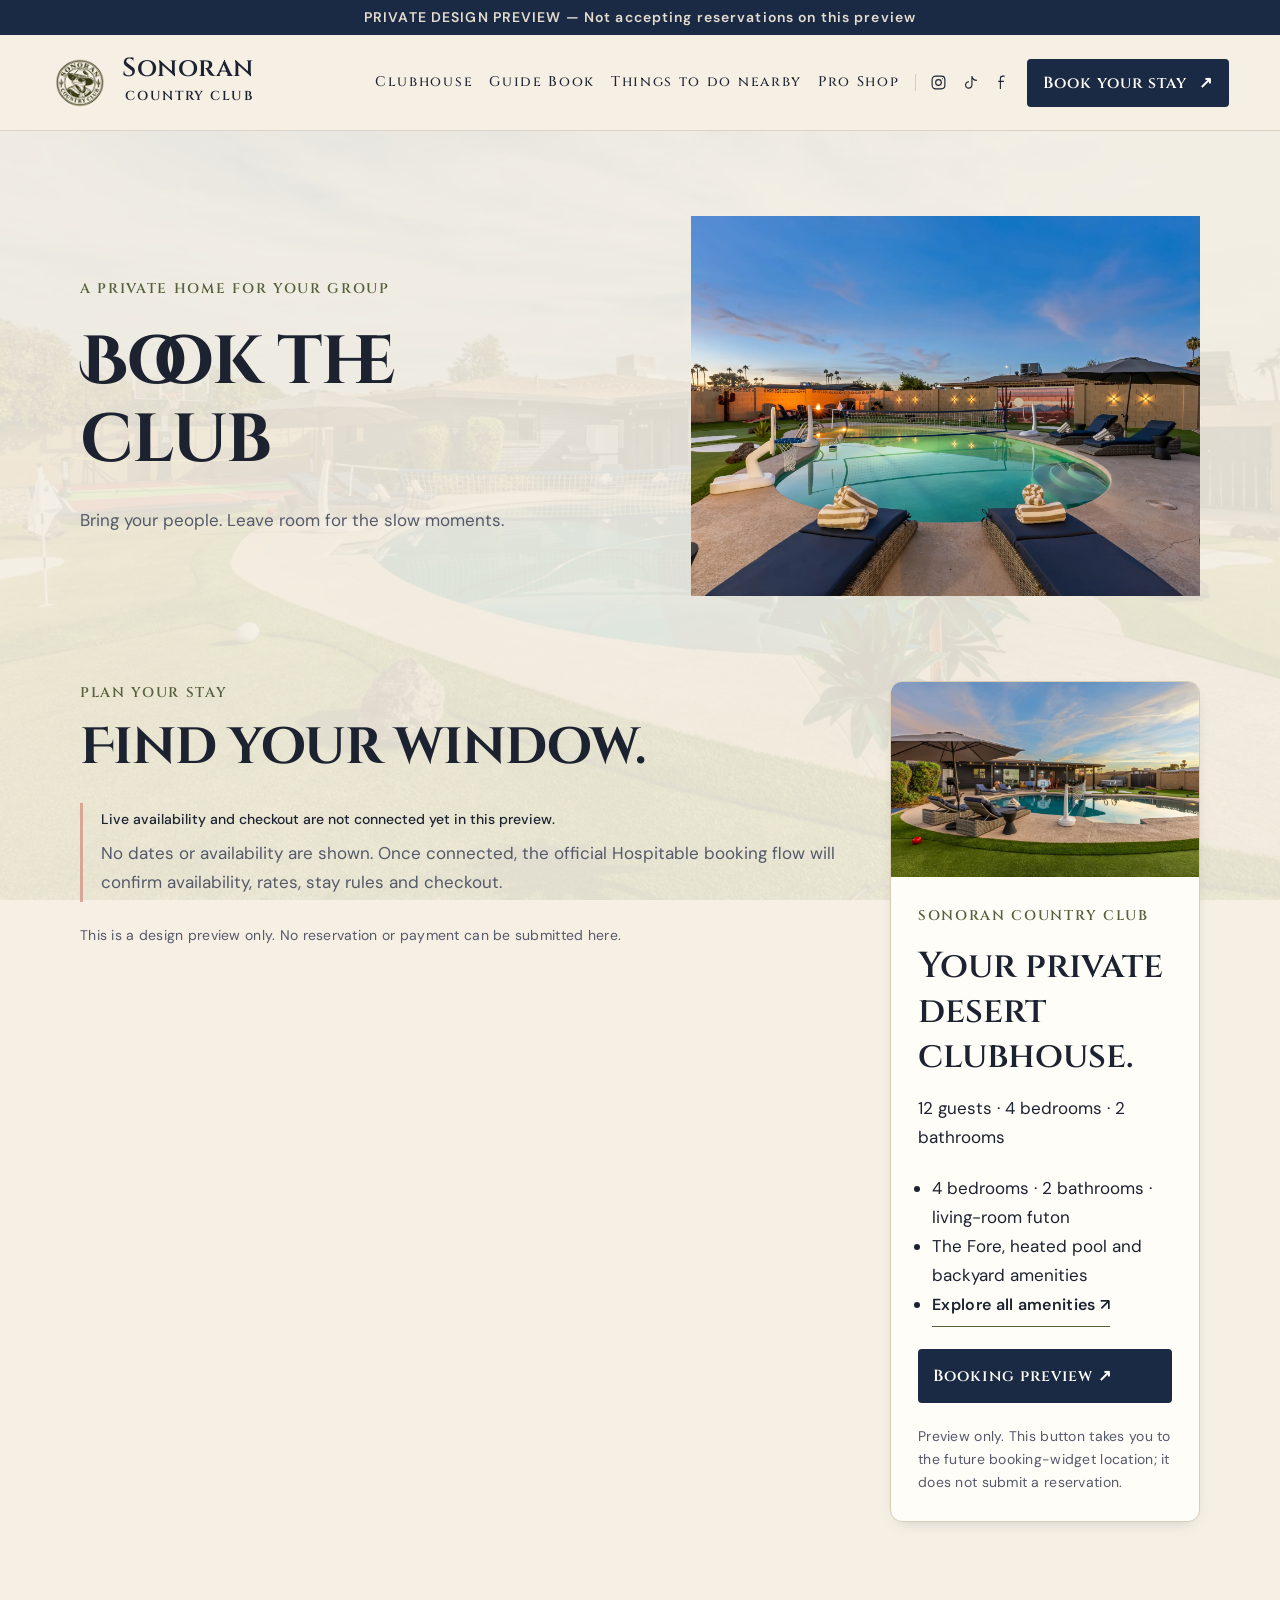
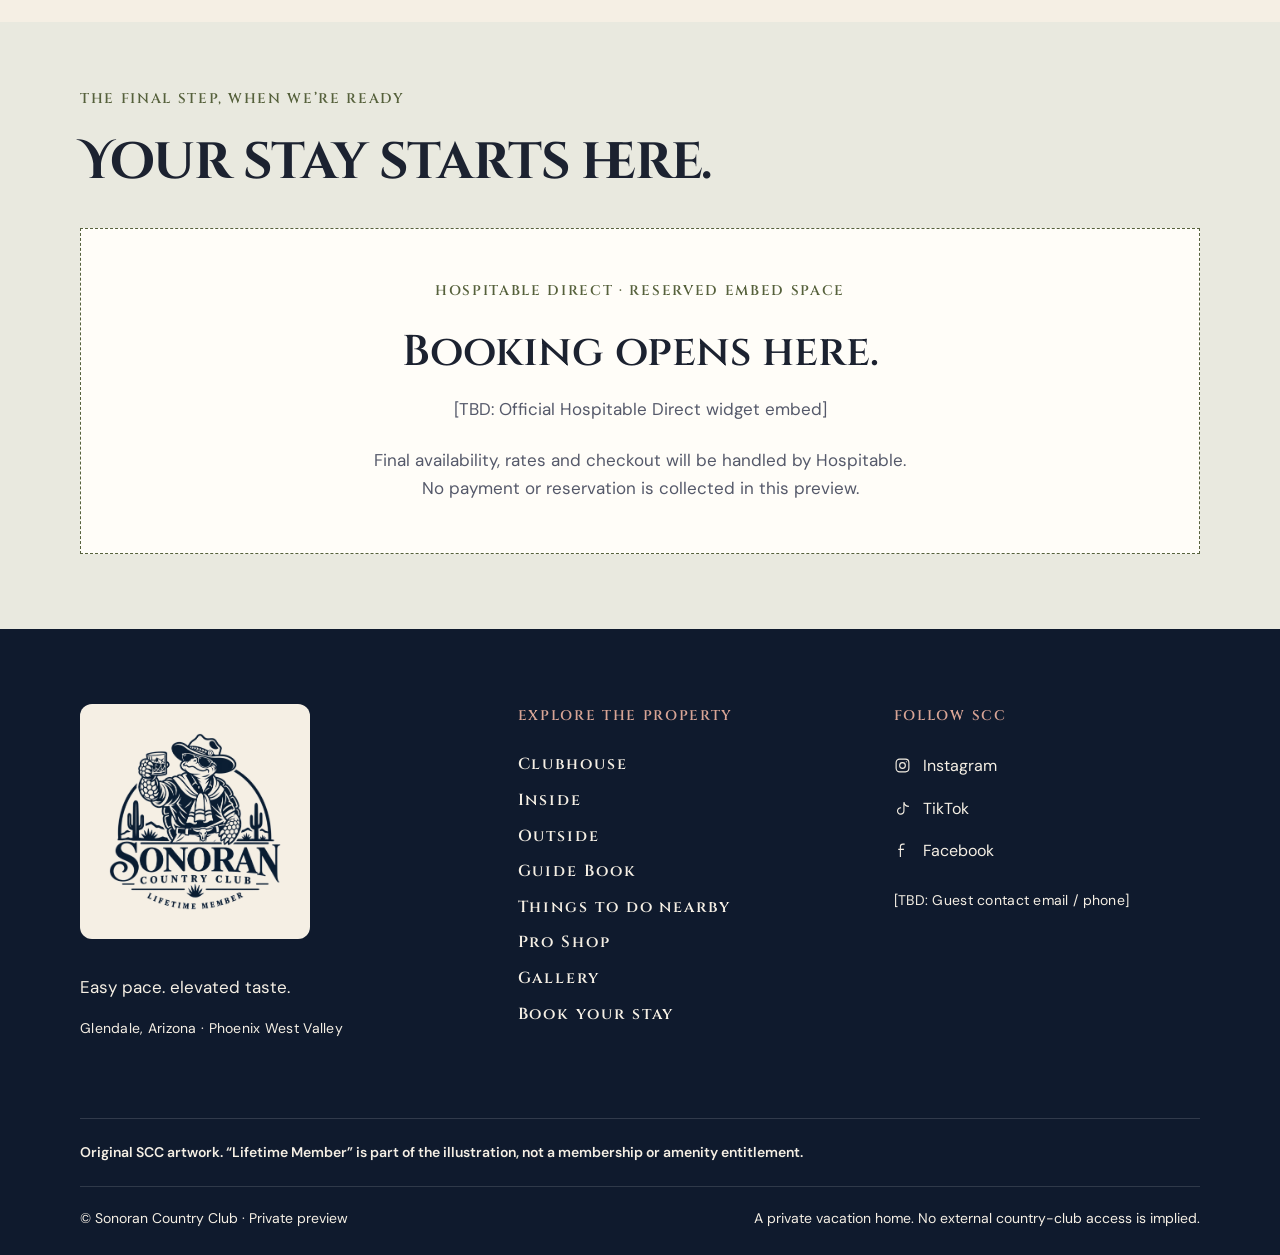
==== book/index.html @ 7afd6b27 "Headers: Eric's confirmed set" ====
<!DOCTYPE html>

<html lang="en"><head><meta charset="utf-8"/><meta content="width=device-width,initial-scale=1" name="viewport"/><meta content="noindex,nofollow,noarchive" name="robots"/><meta content="#172d38" name="theme-color"/><title>Plan your stay | Sonoran Country Club</title><meta content="Plan a stay at Sonoran Country Club. Live availability and checkout are not connected in this design preview." name="description"/><link href="https://www.sonorancountryclub.com/book/" rel="canonical"/><meta content="website" property="og:type"/><meta content="Plan your stay | Sonoran Country Club" property="og:title"/><meta content="Plan a stay at Sonoran Country Club. Live availability and checkout are not connected in this design preview." property="og:description"/><meta content="https://www.sonorancountryclub.com/book/" property="og:url"/><meta content="https://www.sonorancountryclub.com/assets/photos/pool/twilight-pool-umbrella-loungers-patio.webp" property="og:image"/><meta content="Twilight pool view with umbrella-shaded loungers, a volleyball net and the illuminated covered patio beyond." property="og:image:alt"/><meta content="summary_large_image" name="twitter:card"/><link href="/assets/tokens.css" rel="stylesheet"/><link href="/assets/style.css" rel="stylesheet"/><script type="application/ld+json">{"@context": "https://schema.org", "@type": ["VacationRental", "LodgingBusiness"], "@id": "https://www.sonorancountryclub.com/#property", "name": "Sonoran Country Club", "url": "https://www.sonorancountryclub.com/", "description": "Welcome to Sonoran Country Club, your private backyard clubhouse in Glendale. Play a round on The Fore at Sonoran, our four-hole mini golf course with breaks and sand traps. Cool off in the heated pool, challenge the crew to pickleball, then catch the game on the covered patio at \"Bogey's Oasis.\" After sunset, grab a seat by the fire pit or settle into the 6 person hot tub.", "image": "https://www.sonorancountryclub.com/assets/photos/pool/twilight-pool-umbrella-loungers-patio.webp", "address": {"@type": "PostalAddress", "addressLocality": "Glendale"}, "checkinTime": "16:00", "checkoutTime": "10:00", "petsAllowed": false, "containsPlace": {"@type": "Accommodation", "additionalType": "Entire home", "numberOfBedrooms": 4, "numberOfBathroomsTotal": 2, "occupancy": {"@type": "QuantitativeValue", "value": 12}}, "sameAs": ["https://www.instagram.com/sonorancountryclub/", "https://www.tiktok.com/@sonorancc"]}</script><script defer="" src="/assets/site.js"></script><link href="/assets/brand/favicon.png" rel="icon" type="image/png"/><link href="/assets/readability.css" rel="stylesheet"/></head><body class="page-book"><a class="skip" href="#main">Skip to content</a><div class="preview-bar">PRIVATE DESIGN PREVIEW <span>— Not accepting reservations on this preview</span></div><header class="site-header"><a aria-label="Sonoran Country Club home" class="brand-lockup" href="/"><img alt="Sonoran Country Club original seal" class="header-monogram" height="58" src="/assets/brand/seal-web.webp" width="63"/><span class="wordmark">Sonoran<span>COUNTRY CLUB</span></span></a><button aria-controls="main-nav" aria-expanded="false" class="menu-toggle">Menu <span aria-hidden="true">☰</span></button><nav aria-label="Main navigation" id="main-nav"><a href="/">Clubhouse</a><a href="/guide/">Guide Book</a><a href="/nearby/">Things to do nearby</a><a href="/shop/">Pro Shop</a><div class="socials"><a aria-label="Sonoran Country Club on Instagram" href="https://www.instagram.com/sonorancountryclub/" rel="noopener noreferrer" target="_blank"><svg aria-hidden="true" viewbox="0 0 24 24"><rect height="18" rx="5" width="18" x="3" y="3"></rect><circle cx="12" cy="12" r="4"></circle><circle class="dot" cx="17.5" cy="6.7" r=".8"></circle></svg><span>Instagram</span></a><a aria-label="Sonoran Country Club on TikTok" href="https://www.tiktok.com/@sonorancc" rel="noopener noreferrer" target="_blank"><svg aria-hidden="true" viewbox="0 0 24 24"><path d="M14 3v12.5a4.5 4.5 0 1 1-4-4.47M14 3c.6 4 3 6 7 6"></path></svg><span>TikTok</span></a><a aria-label="Sonoran Country Club on Facebook" href="https://www.facebook.com/profile.php?id=61595750133913" rel="noopener noreferrer" target="_blank"><svg aria-hidden="true" viewbox="0 0 24 24"><path d="M15 3h-2.5A3.5 3.5 0 0 0 9 6.5V21M6 10.5h8"></path></svg><span>Facebook</span></a></div><a aria-current="page" class="button small" href="/book/">Book your stay <span aria-hidden="true">↗</span></a></nav></header><main id="main"><section class="page-heading booking-heading"><div><p class="eyebrow">A PRIVATE HOME FOR YOUR GROUP</p><h1>Book the<br/>club</h1><p>Bring your people. Leave room for the slow moments.</p></div><img alt="Illuminated backyard pool at dusk with a volleyball net, basketball hoop and blue loungers topped with towels." class="" decoding="async" fetchpriority="high" height="1333" loading="eager" src="/assets/photos/pool/illuminated-pool-blue-loungers-evening.webp" width="2000"/></section><section class="section booking-layout"><div class="calendar-panel"><p class="eyebrow">PLAN YOUR STAY</p><h2>Find your window.</h2><div class="snapshot-note" role="status"><strong>Live availability and checkout are not connected yet in this preview.</strong><p>No dates or availability are shown. Once connected, the official Hospitable booking flow will confirm availability, rates, stay rules and checkout.</p></div><p class="fine-print">This is a design preview only. No reservation or payment can be submitted here.</p></div><aside class="stay-card"><img alt="Twilight pool view with umbrella-shaded loungers, a volleyball net and the illuminated covered patio beyond." class="" decoding="async" height="1333" loading="lazy" src="/assets/photos/pool/twilight-pool-umbrella-loungers-patio.webp" width="2000"/><div><p class="eyebrow">SONORAN COUNTRY CLUB</p><h3>Your private<br/>desert clubhouse.</h3><p>12 guests · 4 bedrooms · 2 bathrooms</p><ul><li>4 bedrooms · 2 bathrooms · living-room futon</li><li>The Fore, heated pool and backyard amenities</li><li><a class="text-link" href="/outside/#amenities">Explore all amenities ↗</a></li></ul><a class="button" href="#hospitable-widget">Booking preview ↗</a><p class="fine-print">Preview only. This button takes you to the future booking-widget location; it does not submit a reservation.</p></div></aside></section><section class="widget-section section" id="hospitable-widget"><p class="eyebrow">THE FINAL STEP, WHEN WE’RE READY</p><h2>Your stay starts here.</h2><!-- [TBD: Paste official Hospitable Direct booking widget embed here after approval.] The official live widget is the source of truth for availability, rates, rules and checkout. Do not build a separate payment flow. --><div class="widget-slot"><span class="eyebrow">HOSPITABLE DIRECT · RESERVED EMBED SPACE</span><h3>Booking opens here.</h3><p>[TBD: Official Hospitable Direct widget embed]</p><p>Final availability, rates and checkout will be handled by Hospitable.<br/>No payment or reservation is collected in this preview.</p></div></section></main><footer><div class="footer-main"><div><a aria-label="Sonoran Country Club home" class="footer-badge cream-art-panel" href="/"><img alt="Original Sonoran Country Club Bogey badge with Lifetime Member artwork" height="234" src="/assets/brand/lifetime-web.webp" width="240"/></a><p class="footer-tagline">Easy pace. elevated taste.</p><p>Glendale, Arizona · Phoenix West Valley</p></div><div><span class="eyebrow">Explore the property</span><div class="footer-nav"><a href="/">Clubhouse</a><a href="/inside/">Inside</a><a href="/outside/">Outside</a><a href="/guide/">Guide Book</a><a href="/nearby/">Things to do nearby</a><a href="/shop/">Pro Shop</a><a href="/gallery/">Gallery</a><a href="/book/">Book your stay</a></div></div><div><span class="eyebrow">Follow SCC</span><div class="socials"><a aria-label="Sonoran Country Club on Instagram" href="https://www.instagram.com/sonorancountryclub/" rel="noopener noreferrer" target="_blank"><svg aria-hidden="true" viewbox="0 0 24 24"><rect height="18" rx="5" width="18" x="3" y="3"></rect><circle cx="12" cy="12" r="4"></circle><circle class="dot" cx="17.5" cy="6.7" r=".8"></circle></svg><span>Instagram</span></a><a aria-label="Sonoran Country Club on TikTok" href="https://www.tiktok.com/@sonorancc" rel="noopener noreferrer" target="_blank"><svg aria-hidden="true" viewbox="0 0 24 24"><path d="M14 3v12.5a4.5 4.5 0 1 1-4-4.47M14 3c.6 4 3 6 7 6"></path></svg><span>TikTok</span></a><a aria-label="Sonoran Country Club on Facebook" href="https://www.facebook.com/profile.php?id=61595750133913" rel="noopener noreferrer" target="_blank"><svg aria-hidden="true" viewbox="0 0 24 24"><path d="M15 3h-2.5A3.5 3.5 0 0 0 9 6.5V21M6 10.5h8"></path></svg><span>Facebook</span></a></div><p class="contact-placeholder">[TBD: Guest contact email / phone]</p></div></div><div class="brand-art-note">Original SCC artwork. “Lifetime Member” is part of the illustration, not a membership or amenity entitlement.</div><div class="footer-bottom"><span>© Sonoran Country Club · Private preview</span><span>A private vacation home. No external country-club access is implied.</span></div></footer></body></html>
---- assets/tokens.css ----
/* SCC shared tokens v1.1 — 2026-11-07. Offline fonts; OFL licenses in fonts/. */
@font-face{font-family:'Cinzel';font-style:normal;font-weight:500;font-display:swap;src:url('./fonts/cinzel-500.woff2') format('woff2')}
@font-face{font-family:'Cinzel';font-style:normal;font-weight:600;font-display:swap;src:url('./fonts/cinzel-600.woff2') format('woff2')}
@font-face{font-family:'Cinzel';font-style:normal;font-weight:700;font-display:swap;src:url('./fonts/cinzel-700.woff2') format('woff2')}
@font-face{font-family:'Cinzel Decorative';font-style:normal;font-weight:700;font-display:swap;src:url('./fonts/cinzel-decorative-700.woff2') format('woff2')}
@font-face{font-family:'DM Sans';font-style:normal;font-weight:400;font-display:swap;src:url('./fonts/dm-sans-400.woff2') format('woff2')}
@font-face{font-family:'DM Sans';font-style:normal;font-weight:500;font-display:swap;src:url('./fonts/dm-sans-500.woff2') format('woff2')}
@font-face{font-family:'DM Sans';font-style:normal;font-weight:600;font-display:swap;src:url('./fonts/dm-sans-600.woff2') format('woff2')}
@font-face{font-family:'DM Sans';font-style:normal;font-weight:700;font-display:swap;src:url('./fonts/dm-sans-700.woff2') format('woff2')}

:root{
 --navy:#1b2a44;--navy-deep:#0f1a2d;--olive:#56613c;--rose:#d9a596;--cream:#f5efe4;--paper:#fffdf8;--ink:#1c2230;--muted:#55596a;--line:#d8ccb7;--sage:#9aa883;--terra:#a4502f;--danger:#7e2a17;
 --display:'Cinzel Decorative',Georgia,'Times New Roman',serif;--serif:'Cinzel',Georgia,'Times New Roman',serif;--caps:'Cinzel',Georgia,'Times New Roman',serif;--sans:'DM Sans',system-ui,-apple-system,'Segoe UI',Arial,sans-serif;
 --space-1:4px;--space-2:8px;--space-3:12px;--space-4:16px;--space-5:24px;--space-6:32px;--space-7:48px;--space-8:64px;--space-9:96px;
 --watermark-screen-opacity:.09;--watermark-print-opacity:0;
 --radius-control:4px;--radius-card:12px;--shadow-card:0 6px 18px -10px rgba(15,26,45,.25);
 --size-display:clamp(40px,6.5vw,88px);--size-h1:clamp(36px,5.3vw,72px);--size-h2:clamp(30px,4vw,52px);--size-h3:clamp(23px,2vw,28px);
}
---- assets/style.css ----
*{box-sizing:border-box}html{scroll-behavior:smooth;scroll-padding-top:112px}body{margin:0;background:var(--cream);color:var(--ink);font:15px/1.7 var(--sans);-webkit-font-smoothing:antialiased}a{color:inherit;text-decoration:none}button,input,select{font:inherit}button,a,input,summary,select{-webkit-tap-highlight-color:transparent}button{cursor:pointer}a,button,summary{transition:color .2s,background .2s,transform .2s}a:focus-visible,button:focus-visible,summary:focus-visible,select:focus-visible,input:focus-visible,.day:focus-visible{outline:3px solid var(--rose);outline-offset:5px}img{display:block;max-width:100%;height:auto}img[hidden]{display:none!important}h1,h2,h3,p{margin-top:0}h1,h2,h3{font-family:var(--serif);font-weight:500;line-height:.98;letter-spacing:-.035em}h1{font-size:clamp(60px,6.5vw,104px);margin-bottom:26px}h2{font-size:clamp(43px,4.6vw,72px);margin-bottom:24px}h3{font-size:34px;margin-bottom:15px}h1 i,h2 i,h3 i{font-weight:400}p{margin-bottom:22px}button{border:0}.eyebrow,.tiny{font-size:10px;line-height:1.6;font-weight:600;letter-spacing:.18em;text-transform:uppercase}.eyebrow{display:block;margin-bottom:24px}.tiny{letter-spacing:.12em}.lead{font-size:22px;line-height:1.45}.fine-print{font-size:11px;line-height:1.8;color:var(--muted);margin:22px 0 0}.tbd{font-size:12px;line-height:1.7;color:#765647;border-left:2px solid var(--rose);padding-left:15px}.section{padding:100px max(6.25vw,24px)}.section-top{display:flex;justify-content:space-between;gap:30px;align-items:end;margin-bottom:42px}.section-top h2{margin:0}.section-top .tiny{max-width:240px}.text-link{font-weight:600;font-size:12px;border-bottom:1px solid var(--olive);padding-bottom:9px;display:inline-block;letter-spacing:.02em}.text-link span{margin-left:25px}.text-link:hover{color:var(--olive)}.button{display:inline-flex;align-items:center;justify-content:space-between;gap:30px;background:var(--navy);color:var(--paper);padding:17px 25px;font-size:12px;font-weight:600;line-height:1.5;letter-spacing:.02em;min-height:48px}.button:hover{background:var(--olive);transform:translateY(-2px)}.button.cream{background:var(--cream);color:var(--navy)}.button.cream:hover{background:var(--rose)}.button.rose{background:var(--rose);color:var(--navy)}.button.rose:hover{background:var(--cream)}.button.small{padding:12px 19px;font-size:11px;gap:20px}.skip{position:absolute;left:10px;top:-100px;z-index:1000;background:var(--cream);padding:14px}.skip:focus{top:10px}.sr-only{position:absolute;width:1px;height:1px;padding:0;margin:-1px;overflow:hidden;clip:rect(0,0,0,0);white-space:nowrap;border:0}.preview-bar{padding:6px 20px;text-align:center;background:var(--navy);color:#e4ddcf;font-size:9px;letter-spacing:.13em;font-weight:500}.site-header{height:96px;display:flex;align-items:center;justify-content:space-between;gap:30px;padding:0 4vw;background:var(--cream);position:sticky;top:0;z-index:50;border-bottom:1px solid #d9d4c7}.wordmark{font-family:var(--serif);font-size:39px;line-height:.8;letter-spacing:-.04em;display:inline-block;white-space:nowrap;text-align:center}.wordmark span{display:block;font-family:var(--sans);font-size:9px;line-height:2.4;font-weight:600;letter-spacing:.27em;padding-left:3px}.site-header nav{display:flex;align-items:center;gap:29px}.site-header nav>a:not(.button){font-size:11px;font-weight:500;padding:8px 0;white-space:nowrap}.site-header nav>a[aria-current=page]:not(.button){border-bottom:1px solid var(--olive)}.socials{display:flex;gap:15px}.socials a{display:inline-flex;align-items:center;gap:12px}.socials svg{width:17px;height:17px;fill:none;stroke:currentColor;stroke-width:1.6}.socials .dot{fill:currentColor;stroke:none}.site-header .socials{border-left:1px solid var(--line);padding-left:25px}.site-header .socials span{display:none}.menu-toggle{display:none}.hero{height:min(790px,calc(100svh - 115px));min-height:590px;position:relative;color:var(--paper);overflow:hidden}.hero-image{position:absolute;inset:0;width:100%;height:100%;object-fit:cover;object-position:center 60%}.hero-shade{position:absolute;inset:0;background:linear-gradient(90deg,rgba(7,25,31,.68),rgba(12,27,29,.25) 65%,rgba(12,27,29,.1)),linear-gradient(0deg,rgba(7,25,31,.6),transparent 40%)}.hero-content{position:relative;padding:90px 6.25vw;max-width:1000px;animation:enter .9s ease both}.hero h1{font-size:clamp(75px,7.9vw,128px);margin-bottom:27px;line-height:.88}.hero .eyebrow{font-size:9px;letter-spacing:.2em;margin-bottom:33px}.hero-content>p:not(.eyebrow){font-size:15px;color:#f5f0e6;margin-bottom:31px}.hero-bottom{position:absolute;left:6.25vw;right:6.25vw;bottom:28px;display:flex;justify-content:space-between;align-items:center;font-size:9px;letter-spacing:.14em;font-weight:500}.hero-bottom a{font-size:11px;letter-spacing:.03em}.stats{display:grid;grid-template-columns:1fr 1fr 1fr 1.5fr;padding:28px 6.25vw;background:var(--navy);color:var(--cream)}.stats>div{display:flex;align-items:center;justify-content:center;gap:15px;border-right:1px solid #ffffff30;padding:4px 18px}.stats>div:first-child{justify-content:flex-start}.stats>div:last-child{border:0}.stats b{font:42px/1 var(--serif);white-space:nowrap;font-weight:400}.stats span{font-size:8px;letter-spacing:.14em;line-height:1.6;max-width:95px}.intro{display:grid;grid-template-columns:1fr 1fr;gap:9vw;padding-top:120px;padding-bottom:120px}.intro-copy{max-width:495px;padding-top:20px}.intro-copy p:not(.lead){color:var(--muted)}.intro-copy .lead{font-family:var(--serif);font-size:29px}.experience{padding-top:0}.experience-grid{display:grid;grid-template-columns:repeat(3,minmax(0,1fr));gap:26px}.experience-grid article>img{width:100%;height:360px;object-fit:cover}.card-label{padding:26px 0 0}.card-label>span{font-size:9px;letter-spacing:.18em;color:var(--olive);display:block;margin-bottom:16px;font-weight:600}.card-label h3{font-size:34px}.card-label p{font-size:13px;color:var(--muted);max-width:340px;margin-bottom:0}.editorial{display:grid;grid-template-columns:1.15fr 1fr;background:var(--olive);color:var(--paper);min-height:610px}.editorial-photo{position:relative;min-height:100%}.editorial-photo>img{width:100%;height:100%;object-fit:cover;position:absolute;inset:0}.photo-note{position:absolute;left:30px;bottom:25px;background:var(--navy);font-size:8px;letter-spacing:.13em;padding:9px 13px}.editorial-copy{padding:90px 6vw}.editorial-copy p:not(.eyebrow){max-width:380px;color:#f0edde;font-size:14px}.editorial .text-link{border-color:var(--cream)}.editorial .text-link:hover{color:var(--cream)}.room-grid{display:grid;grid-template-columns:repeat(3,minmax(0,1fr));gap:26px}.room-card>img{width:100%;height:310px;object-fit:cover;transition:filter .3s}.room-card:hover>img{filter:brightness(.9)}.room-card>div{display:flex;align-items:center;justify-content:space-between;margin-top:24px;gap:12px}.room-card h3{font-size:29px;margin-bottom:0}.room-card span{font-size:8px;letter-spacing:.14em;white-space:nowrap}.location{display:grid;grid-template-columns:.9fr 1.1fr;align-items:center;gap:9vw;padding-top:0}.location>div:first-child{max-width:420px}.location p:not(.eyebrow){color:var(--muted);font-size:14px}.location img{width:100%;height:400px;object-fit:cover}.location-caption{font-size:9px;letter-spacing:.2em;display:block;margin-top:18px}.cta-band{background:var(--navy);color:var(--cream);padding:85px 24px 95px;text-align:center}.cta-band h2{font-size:clamp(56px,5.5vw,85px);margin-bottom:33px}.cta-band .eyebrow{color:var(--rose)}footer{padding:75px 6.25vw 25px;background:#122630;color:var(--cream)}.footer-main{display:grid;grid-template-columns:1.2fr 1fr 1fr;gap:70px;padding-bottom:55px}.footer-tagline{font-family:var(--serif);font-style:italic;font-size:26px;margin:25px 0 15px}.footer-main p:not(.footer-tagline){font-size:10px;color:#c8cabe}.footer-main .eyebrow{color:var(--rose);font-size:9px;margin:0 0 25px}.footer-nav{display:grid;gap:10px;font-size:12px}.footer-main .socials{flex-direction:column;align-items:start;font-size:12px}.contact-placeholder{margin-top:25px}.brand-pending{padding:20px 0;border-top:1px solid #ffffff22;display:flex;justify-content:space-between;gap:20px;color:#c5c4b5;font-size:9px}.brand-pending>span{letter-spacing:.13em}.footer-bottom{padding-top:20px;border-top:1px solid #ffffff22;display:flex;justify-content:space-between;gap:20px;font-size:9px;color:#c5c4b5}.page-heading{padding:85px 6.25vw 65px}.page-heading .eyebrow{color:var(--olive)}.page-heading h1{font-size:clamp(64px,6.2vw,98px)}.booking-heading,.guide-heading{display:grid;grid-template-columns:1fr 1fr;gap:8vw;align-items:center}.booking-heading>img,.guide-heading>img{width:100%;height:380px;object-fit:cover}.booking-heading>div>p:last-child,.guide-heading>div>p:last-child{color:var(--muted);font-size:14px;margin-bottom:0}.booking-layout{padding-top:20px;display:grid;grid-template-columns:minmax(0,1fr) 310px;gap:50px;align-items:start}.calendar-panel{min-width:0}.calendar-panel>.eyebrow{margin-bottom:15px}.calendar-top{align-items:center;margin-bottom:27px}.calendar-top h2{font-size:43px}.calendar-controls{display:flex;gap:8px;align-items:center}.calendar-controls select{appearance:none;background:transparent;color:var(--ink);border:0;border-bottom:1px solid var(--line);padding:8px 6px;font-size:11px;max-width:140px;border-radius:0}.icon-button{background:transparent;border:1px solid var(--line);width:35px;height:35px;display:inline-flex;align-items:center;justify-content:center;font-size:18px;color:var(--ink);flex-shrink:0}.icon-button:hover:not(:disabled){background:var(--navy);color:var(--paper)}.icon-button:disabled{opacity:.3;cursor:default}.legend{display:flex;gap:20px;font-size:10px;margin-bottom:22px;flex-wrap:wrap}.legend>span{display:flex;gap:7px;align-items:center}.legend i{width:10px;height:10px;border-radius:50%;display:inline-block}.open-dot{background:#dce1cf}.booked-dot{background:var(--rose)}.unknown-dot{background:#eeebe3;border:1px solid #d8d5c9}#calendar-months{display:grid;grid-template-columns:1fr 1fr;gap:25px}.month{background:var(--paper);padding:24px 16px;border:1px solid var(--line)}.month[hidden]{display:none}.month h3{text-align:center;font-size:27px;letter-spacing:-.02em;margin-bottom:25px}.weekdays,.calendar-grid{display:grid;grid-template-columns:repeat(7,minmax(0,1fr));gap:4px}.weekdays{margin-bottom:13px;text-align:center;font-size:9px;color:var(--muted);font-weight:600}.day{display:flex;flex-direction:column;align-items:center;justify-content:center;min-height:44px;font-size:11px;line-height:1.2;border-radius:1px}.day b{font-weight:500}.day small{font-size:8px;margin-top:4px;min-height:9px}.day.open{background:#e0e4d6;color:#2d4534}.day.booked{background:#dfb8aa;color:#503b35}.day.booked b{text-decoration:line-through}.day.unknown{background:#efede8;color:#858981}.day.unavailable{background:#d4d4cd}.snapshot-note{border-left:3px solid var(--rose);padding:5px 0 5px 18px;margin-top:25px}.snapshot-note strong{font-size:12px;font-weight:500}.snapshot-note p{font-size:11px;color:var(--muted);margin:8px 0 0}.stay-card{background:var(--paper);border:1px solid var(--line)}.stay-card>img{height:195px;width:100%;object-fit:cover}.stay-card>div{padding:27px}.stay-card .eyebrow{font-size:8px;margin-bottom:17px}.stay-card h3{font-size:36px}.stay-card p{font-size:11px}.stay-card ul{font-size:11px;padding-left:14px;margin:22px 0;line-height:2}.stay-card .button{width:100%;padding:15px;font-size:11px}.stay-card .fine-print{font-size:10px}.widget-section{background:#e9e9df;padding-top:65px;padding-bottom:75px}.widget-slot{border:1px dashed var(--olive);padding:50px 30px;text-align:center;background:var(--paper);margin-top:35px;scroll-margin:140px}.widget-slot .eyebrow{font-size:9px}.widget-slot h3{font-size:43px}.widget-slot p{font-size:13px;color:var(--muted)}.widget-slot p:last-child{font-size:11px;margin-bottom:0}.gallery-heading{padding-bottom:45px}.heading-bottom{display:flex;justify-content:space-between;gap:30px;align-items:end}.heading-bottom p{font-size:14px;color:var(--muted);margin:0}.gallery-section{padding-top:0}.filter-bar{display:flex;flex-wrap:wrap;gap:8px;border-top:1px solid var(--line);border-bottom:1px solid var(--line);padding:23px 0;margin-bottom:42px}.filter{border:1px solid var(--line);padding:9px 14px;background:transparent;color:var(--ink);font-size:10px;min-height:37px}.filter.active,.filter:hover{background:var(--navy);border-color:var(--navy);color:var(--cream)}.masonry{columns:3;column-gap:24px}.gallery-item{break-inside:avoid;margin:0 0 28px}.gallery-item[hidden]{display:none}.gallery-item a{position:relative;display:block}.gallery-item img{width:100%;height:auto;transition:filter .3s}.gallery-item a:hover img{filter:brightness(.85)}.gallery-item figcaption{font-size:9px;letter-spacing:.14em;text-transform:uppercase;margin-top:11px}.zoom-label{position:absolute;bottom:12px;right:12px;background:var(--cream);padding:6px 10px;font-size:8px;letter-spacing:.12em;opacity:0;transition:opacity .2s}.gallery-item a:hover .zoom-label,.gallery-item a:focus-visible .zoom-label{opacity:1}dialog#lightbox{border:0;background:var(--navy);color:var(--paper);padding:55px 55px 30px;width:min(1200px,95vw);max-height:95svh;overflow:auto}dialog#lightbox[open]{display:flex;align-items:center;gap:20px}dialog::backdrop{background:#08161ee8}#lightbox .icon-button{color:var(--paper);border-color:#ffffff50}#close-lightbox{position:absolute;top:12px;right:12px}#lightbox>div{flex:1;min-width:0;text-align:center}#lightbox-image{max-height:75svh;width:auto;max-width:100%;margin:auto}#lightbox-caption{margin:18px 0 0;font-size:12px}.guide-heading>img{height:380px}.guide-nav{padding:23px 6.25vw;display:flex;gap:35px;border-top:1px solid var(--line);border-bottom:1px solid var(--line);font-size:11px}.guide-nav a:hover{color:var(--olive)}.guide-layout{display:grid;grid-template-columns:.8fr 1.4fr;gap:8vw;padding-top:75px}.guide-layout>aside{align-self:start;position:sticky;top:145px}.guide-layout>aside h2{font-size:44px}.guide-layout>aside>p:not(.eyebrow){font-size:13px;color:var(--muted)}.portal-note{background:#e5e7db;padding:24px;margin-top:30px}.portal-note strong{font-size:12px}.portal-note p{font-size:11px;line-height:1.8;margin:10px 0 0}.guide-content>section{border-bottom:1px solid var(--line);padding-bottom:45px;margin-bottom:50px;scroll-margin:130px}.guide-content>section:last-child{margin-bottom:0}.guide-content h2{font-size:48px}.guide-content p,.guide-content li{font-size:13px}.guide-content>.section>.eyebrow{font-size:9px}.arrival-cards{display:grid;grid-template-columns:1fr 1fr;background:var(--navy);color:var(--cream);padding:24px;gap:25px;margin-bottom:25px}.arrival-cards>div+div{border-left:1px solid #ffffff33;padding-left:25px}.arrival-cards span{display:block;font-size:9px;letter-spacing:.13em;margin-bottom:12px}.arrival-cards b{display:block;font-family:var(--serif);font-size:38px;line-height:1;font-weight:400}.arrival-cards small{display:block;font-size:9px;margin-top:13px}details{border-bottom:1px solid var(--line);padding:18px 0}details p{color:var(--muted);margin:15px 0 0}summary{font-size:13px;font-weight:500;cursor:pointer;list-style:none;display:flex;justify-content:space-between;align-items:center;gap:20px}summary::-webkit-details-marker{display:none}summary:after{content:'+';font-size:20px;font-weight:400}details[open]>summary:after{content:'−'}.guide-content .tbd{margin-top:22px}.rule-list{padding-left:18px;line-height:1.9}.rule-list li{padding-left:5px;margin-bottom:10px}.local-list{display:grid;gap:15px;margin-top:25px}.local-list>div{background:var(--paper);padding:25px}.local-list h3{font-size:28px;margin-bottom:10px}.local-list p{font-size:11px;margin:0;color:var(--muted)}.shop-hero{padding:95px 25px 90px;background:var(--olive);color:var(--paper);text-align:center;position:relative}.shop-hero:before,.shop-hero:after{content:'';width:18%;height:1px;background:#faf7f047;position:absolute;top:50%}.shop-hero:before{left:6.25vw}.shop-hero:after{right:6.25vw}.shop-hero h1{font-size:clamp(75px,7vw,110px)}.shop-hero p:not(.eyebrow){font-size:14px}.pill{display:inline-block;border:1px solid #ffffff60;padding:9px 16px;font-size:8px;letter-spacing:.15em;margin-top:12px}.merch-grid{display:grid;grid-template-columns:repeat(3,minmax(0,1fr));gap:27px}.merch-art{height:350px;display:flex;flex-direction:column;justify-content:space-between;padding:30px;color:var(--cream);overflow:hidden}.merch-art.olive{background:#74785a}.merch-art.navy{background:var(--navy)}.merch-art.rose{background:var(--rose);color:var(--navy)}.merch-art .eyebrow{font-size:8px;margin:0}.merch-type{font-family:var(--serif);font-size:66px;line-height:.92;letter-spacing:-.04em;max-width:200px;font-style:italic}.merch-art .tiny{font-size:7px;letter-spacing:.1em}.merch-info{padding:25px 0 0}.merch-info .eyebrow{font-size:8px;margin-bottom:13px}.merch-info h3{font-size:32px}.coming-soon{font-size:10px;color:var(--olive);border-bottom:1px solid var(--olive);padding-bottom:3px}.notify-section{padding-top:75px;padding-bottom:75px;background:#e5e5d9;display:grid;grid-template-columns:1fr 1fr;gap:10vw;align-items:center}.notify-section p:not(.eyebrow){font-size:13px;color:var(--muted);max-width:420px}.notify-section label{font-size:11px;display:block;margin-bottom:12px}.notify-field{display:flex;gap:0;border-bottom:1px solid var(--navy)}.notify-field input{min-width:0;flex:1;border:0;background:transparent;padding:15px 10px 15px 0;font-size:13px;color:var(--muted)}.notify-field input:disabled{opacity:1}.notify-field .button:disabled{background:var(--navy);color:var(--cream);opacity:.65;transform:none;cursor:not-allowed;gap:15px}.notify-section .fine-print{font-size:10px}.notify-section .tbd{font-size:11px!important;margin-top:24px}.notify-field button{white-space:nowrap}@keyframes enter{from{opacity:0;transform:translateY(15px)}to{opacity:1;transform:translateY(0)}}
@media(min-width:1600px){.section{padding-left:max(6.25vw,calc((100vw - 1400px)/2));padding-right:max(6.25vw,calc((100vw - 1400px)/2))}}@media(max-width:1150px){.site-header nav{gap:20px}.site-header .socials{padding-left:17px;gap:12px}.site-header{padding:0 4vw}.site-header .wordmark{font-size:34px}.site-header nav>a:not(.button){font-size:10px}.booking-layout{grid-template-columns:minmax(0,1fr) 270px;gap:25px}.calendar-top{align-items:start;flex-direction:column;gap:20px}#calendar-months{gap:15px}.month{padding:20px 11px}.experience-grid article>img{height:290px}.room-card h3{font-size:26px}.room-card span{display:none}.merch-type{font-size:54px}.merch-art{padding:25px}.footer-main{gap:35px}.stats>div{gap:10px}.stats b{font-size:36px}}
@media(max-width:900px){.site-header{height:85px}.menu-toggle{display:flex;gap:15px;align-items:center;background:none;color:var(--navy);font-size:12px}.site-header nav{display:none;position:absolute;left:0;right:0;top:85px;background:var(--cream);padding:25px 6.25vw 35px;border-bottom:1px solid var(--line);align-items:stretch;gap:15px}.site-header nav.is-open{display:flex;flex-direction:column}.site-header nav>a:not(.button){font-size:14px}.site-header .socials{border:0;padding:10px 0}.site-header .socials span{display:inline;font-size:12px}.site-header nav .button{align-self:start}.hero{height:680px;min-height:0}.hero-content{padding-top:105px}.hero h1{font-size:90px}.stats b{font-size:33px}.stats{padding-left:4vw;padding-right:4vw}.stats>div{flex-direction:column;gap:8px;align-items:center!important;justify-content:center!important}.stats span{text-align:center;max-width:100%;font-size:7px}.intro{gap:7vw;padding-top:85px;padding-bottom:85px}.experience-grid{gap:18px}.experience-grid article>img{height:240px}.card-label h3{font-size:28px}.card-label p{font-size:12px}.editorial{min-height:540px;grid-template-columns:1fr 1fr}.editorial-copy{padding:65px 6vw}.editorial h2{font-size:49px}.room-grid{gap:18px}.room-card>img{height:230px}.location{gap:6vw}.location img{height:330px}.booking-layout{grid-template-columns:1fr}.stay-card{display:grid;grid-template-columns:1fr 1fr}.stay-card>img{height:100%}.stay-card ul{margin:16px 0}.calendar-top{flex-direction:row;align-items:center}#calendar-months{gap:25px}.month{padding:25px}.day{min-height:52px}.guide-layout{grid-template-columns:1fr;gap:50px}.guide-layout>aside{position:static;max-width:600px}.guide-layout>aside h2{font-size:50px}.portal-note{max-width:600px}.guide-nav{gap:22px;flex-wrap:wrap}.merch-grid{gap:18px}.merch-art{height:300px;padding:22px}.merch-type{font-size:47px}.merch-art .tiny{font-size:6px}.merch-info h3{font-size:28px}.merch-info .eyebrow{font-size:7px}.shop-hero:before,.shop-hero:after{width:10%}.notify-section{gap:6vw}.notify-field{flex-direction:column;border:0}.notify-field input{border-bottom:1px solid var(--navy);margin-bottom:15px}.notify-field .button{align-self:start}.footer-main{grid-template-columns:1fr 1fr;gap:40px}.footer-main>div:first-child{grid-column:1/-1}.brand-pending{flex-direction:column;gap:8px}}
@media(max-width:600px){body{font-size:14px}.section{padding:65px 24px}.section-top{flex-direction:column;align-items:start;gap:20px;margin-bottom:30px}h2{font-size:48px}.eyebrow{font-size:9px;letter-spacing:.14em;margin-bottom:20px}.preview-bar{font-size:7px;padding:7px 8px;letter-spacing:.1em}.preview-bar span{display:none}.site-header{padding:0 24px;height:80px}.site-header .wordmark{font-size:35px}.wordmark span{font-size:8px}.site-header nav{top:80px}.hero{height:660px;height:calc(100svh - 100px);min-height:610px;max-height:800px}.hero-image{object-position:48% center}.hero-shade{background:linear-gradient(0deg,rgba(9,29,36,.8),rgba(9,29,36,.2) 55%,rgba(9,29,36,.36))}.hero-content{padding:65px 24px}.hero .eyebrow{font-size:8px;letter-spacing:.15em;max-width:260px;line-height:1.9;margin-bottom:28px}.hero h1{font-size:76px;line-height:.94;letter-spacing:-.045em}.hero-content>p:not(.eyebrow){max-width:260px;font-size:13px;margin-bottom:27px}.hero .button{font-size:11px;padding:16px 20px;gap:25px}.hero-bottom{left:24px;right:24px;bottom:24px;display:block}.hero-bottom>span{font-size:7px;display:block;margin-bottom:15px}.hero-bottom a{font-size:10px}.stats{padding:26px 12px;grid-template-columns:repeat(3,1fr);row-gap:25px}.stats>div{padding:0 8px}.stats b{font-size:37px}.stats span{font-size:7px;letter-spacing:.12em}.stats>div:nth-child(3){border:0}.stats>div:last-child{grid-column:1/-1;border-top:1px solid #ffffff25;padding-top:21px;flex-direction:row;gap:20px}.stats>div:last-child b{font-size:28px}.stats>div:last-child span{max-width:100px;text-align:left}.intro{display:block;padding-top:65px;padding-bottom:65px}.intro h2{font-size:54px}.intro-copy{padding-top:10px}.intro-copy .lead{font-size:28px}.intro-copy p:not(.lead){font-size:13px}.experience{padding-top:0}.experience-grid{grid-template-columns:1fr;gap:35px}.experience-grid article>img{height:330px}.card-label{padding-top:23px}.card-label h3{font-size:36px;margin-bottom:13px}.card-label p{font-size:13px;max-width:100%}.card-label>span{font-size:8px;margin-bottom:13px}.fine-print{font-size:10px}.editorial{display:flex;flex-direction:column;min-height:0}.editorial-photo{height:330px}.editorial-photo>img{position:static;width:100%;height:330px}.photo-note{font-size:6px;left:20px;bottom:20px;padding:8px 10px}.editorial-copy{padding:55px 24px 60px}.editorial-copy h2{font-size:54px}.editorial-copy p:not(.eyebrow){font-size:13px}.room-grid{grid-template-columns:1fr;gap:32px}.room-card>img{height:320px}.room-card>div{margin-top:18px}.room-card h3{font-size:32px}.room-card span{display:block;font-size:7px}.rooms>.fine-print{margin-top:30px}.location{display:flex;flex-direction:column;gap:30px;padding-top:0}.location>div{width:100%}.location h2{font-size:54px}.location img{height:290px}.cta-band{padding:65px 24px 70px}.cta-band h2{font-size:57px}.cta-band .button{font-size:11px}.footer-main{gap:35px 24px}.footer-main .wordmark{font-size:43px}.footer-main .eyebrow{font-size:8px;letter-spacing:.1em}.footer-nav,.footer-main .socials{font-size:11px}.footer-main>div:last-child{min-width:0}.contact-placeholder{font-size:8px!important;overflow-wrap:anywhere}.footer-tagline{font-size:26px}.footer-bottom{flex-direction:column;gap:10px}.brand-pending{font-size:8px}.page-heading{padding:55px 24px 40px}.page-heading h1{font-size:65px}.booking-heading,.guide-heading{display:block}.booking-heading>img,.guide-heading>img{height:265px;margin-top:30px}.booking-layout{padding-top:5px;gap:30px}.calendar-top{flex-direction:column;align-items:start;margin-bottom:22px}.calendar-top h2{font-size:47px}.calendar-controls{width:100%;justify-content:space-between}.calendar-controls select{flex:1;text-align:center;max-width:100%;padding:10px;font-size:12px}.calendar-controls .icon-button{width:40px;height:40px}#calendar-months{grid-template-columns:1fr;gap:15px}.month{padding:23px 15px}.month h3{font-size:31px}.day{min-height:48px;font-size:12px}.day small{font-size:8px}.legend{gap:14px;font-size:9px}.snapshot-note p{font-size:10px}.stay-card{display:block}.stay-card>img{height:225px}.stay-card>div{padding:27px}.stay-card h3{font-size:39px}.stay-card ul{font-size:12px}.stay-card p{font-size:12px}.stay-card .fine-print{font-size:10px}.widget-section h2{font-size:45px}.widget-slot{padding:35px 18px}.widget-slot h3{font-size:38px}.widget-slot p{font-size:11px}.widget-slot p:last-child{font-size:10px}.widget-slot .eyebrow{font-size:7px}.gallery-heading h1{font-size:63px}.heading-bottom{display:block}.heading-bottom p{font-size:13px}.heading-bottom .tiny{display:block;margin-top:24px;font-size:8px}.gallery-section{padding-top:0}.filter-bar{margin-bottom:25px;padding:18px 0;gap:6px}.filter{font-size:9px;padding:8px 10px;min-height:36px}.masonry{columns:1}.gallery-item{margin-bottom:26px}.gallery-item figcaption{font-size:8px}.zoom-label{opacity:1;font-size:7px}dialog#lightbox{padding:55px 10px 20px;width:100vw;max-width:100vw;gap:6px!important}#lightbox .icon-button{width:29px;height:34px}#lightbox-caption{font-size:10px}.guide-heading h1{font-size:66px}.guide-nav{padding:20px 24px;gap:12px 22px;font-size:10px}.guide-layout{padding-top:50px;gap:40px}.guide-layout>aside h2{font-size:45px}.guide-content h2{font-size:46px}.guide-content p,.guide-content li{font-size:12px}.guide-content>section{padding-bottom:35px;margin-bottom:38px}.arrival-cards{padding:23px 18px;gap:18px}.arrival-cards>div+div{padding-left:18px}.arrival-cards b{font-size:34px}.arrival-cards span,.arrival-cards small{font-size:8px}.guide-content .eyebrow{font-size:8px}.guide-content .tbd{font-size:10px}.guide-content summary{font-size:12px}.shop-hero{padding:65px 24px}.shop-hero h1{font-size:74px}.shop-hero .eyebrow{font-size:8px}.shop-hero p:not(.eyebrow){font-size:13px}.shop-hero:before,.shop-hero:after{display:none}.pill{font-size:7px}.shop-section h2{font-size:49px}.merch-grid{grid-template-columns:1fr;gap:37px}.merch-art{height:350px;padding:30px}.merch-type{font-size:76px;max-width:250px}.merch-art .tiny{font-size:7px}.merch-info h3{font-size:37px}.merch-info .eyebrow{font-size:8px}.notify-section{display:block;padding-top:55px;padding-bottom:55px}.notify-section h2{font-size:55px}.notify-section form{margin-top:35px}.notify-field{flex-direction:row;border-bottom:1px solid var(--navy)}.notify-field input{border:0;margin:0;font-size:12px}.notify-field .button{padding:14px;font-size:10px;align-self:stretch;gap:8px}.notify-section .fine-print{font-size:10px}.notify-section .tbd{font-size:10px!important}}
@media(prefers-reduced-motion:reduce){html{scroll-behavior:auto}*,*:before,*:after{animation:none!important;transition:none!important}}

/* SCC original-art branding and logo-led typography */
h1,h2,h3{font-weight:700;line-height:1.12;letter-spacing:-.025em}h1 i,h2 i,h3 i{font-style:normal;font-weight:700}.eyebrow,.tiny,.filter,.button,.site-header nav>a,.menu-toggle,.wordmark span,.card-label>span,.stats span,.gallery-item figcaption,.location-caption,.guide-nav,.footer-nav,.brand-art-note{font-family:var(--caps);font-weight:600}.eyebrow{letter-spacing:.14em}.wordmark{font-size:29px;font-weight:700;letter-spacing:-.035em;line-height:1.05}.wordmark span{font-size:8px;letter-spacing:.24em;line-height:2.2}.brand-lockup{display:flex;align-items:center;gap:13px;flex-shrink:0}.header-monogram{width:58px;height:58px;object-fit:contain}.hero h1{font-size:clamp(58px,6.5vw,100px);line-height:1.06;max-width:950px}.hero-content{max-width:1150px}.hero h1 br{display:block}.hero .eyebrow{max-width:530px;line-height:1.9}.footer-tagline{font-style:normal;font-family:var(--sans);font-size:17px}.cream-art-panel{background:var(--cream);padding:20px;display:inline-block}.footer-badge{width:230px;border-radius:16px}.footer-badge img{width:100%;height:auto;object-fit:contain}.brand-art-note{font-size:8px;letter-spacing:.05em;border-top:1px solid #ffffff24;padding:22px 0;color:#c8cabe}.welcome-badge{width:160px;height:auto;margin-bottom:30px}.intro h2{font-size:clamp(34px,4vw,60px)}.intro-copy .lead{font-family:var(--sans);font-size:23px;line-height:1.5}.fore-section{background:#e8e8dc;border-top:1px solid var(--line);border-bottom:1px solid var(--line)}.fore-heading{display:flex;justify-content:space-between;align-items:center;gap:30px;margin-bottom:40px}.fore-heading h2{font-size:clamp(38px,5vw,72px)}.fore-heading p:not(.eyebrow){font-size:14px}.standing-bogey{width:150px;height:auto;object-fit:contain}.fore-grid{display:grid;grid-template-columns:repeat(2,minmax(0,1fr));gap:30px}.fore-card{background:var(--paper);border:1px solid var(--line)}.fore-card>a{display:block;background:var(--cream)}.fore-card img{width:100%;aspect-ratio:3/2;height:auto;object-fit:contain}.fore-card>div{padding:25px}.fore-card .eyebrow{margin-bottom:10px;font-size:9px}.fore-card h3{font-size:31px;margin-bottom:12px}.fore-card p:last-child{font-size:13px;margin:0}.fore-bottom{display:flex;justify-content:space-between;align-items:center;gap:30px;margin-top:25px}.fore-bottom .fine-print{margin:0;max-width:570px}.guide-bogey{width:110px;height:auto;margin-bottom:25px}.shop-bogey{border-radius:100px;margin-bottom:25px;padding:20px 35px}.shop-bogey img{width:110px;height:auto}.shop-hero:before,.shop-hero:after{display:none}.merch-type{font-style:normal;font-size:45px;line-height:1.15}.page-heading h1{font-size:clamp(44px,5.3vw,80px)}.cta-band h2{font-size:clamp(36px,4.5vw,68px)}.card-label h3{font-size:29px}.room-card h3{font-size:25px}.editorial-copy h2{font-size:clamp(36px,4vw,58px)}
@media(max-width:1150px){.site-header nav{gap:16px}.site-header nav>a:not(.button){font-size:9px}.site-header .wordmark{font-size:25px}}
@media(max-width:600px){.site-header{padding:0 20px}.brand-lockup{gap:9px}.header-monogram{width:44px;height:44px}.site-header .wordmark{font-size:23px}.wordmark span{font-size:7px}.hero h1{font-size:49px;letter-spacing:-.035em;line-height:1.13}.hero-content{padding:65px 24px}.hero-content>p:not(.eyebrow){max-width:300px}.hero .eyebrow{font-size:8px;max-width:300px}.hero{min-height:600px}.hero-bottom>span{font-family:var(--caps);line-height:1.8}.intro h2{font-size:40px}.welcome-badge{width:145px}.intro-copy .lead{font-size:21px}.fore-heading{gap:12px;align-items:end}.fore-heading h2{font-size:34px}.fore-heading>div{min-width:0}.fore-heading .eyebrow{font-size:8px}.standing-bogey{width:85px;flex-shrink:0;margin-bottom:22px}.fore-grid{grid-template-columns:1fr;gap:23px}.fore-card>div{padding:23px}.fore-card h3{font-size:29px}.fore-bottom{display:block}.fore-bottom .text-link{margin-top:20px}.page-heading h1,.gallery-heading h1,.guide-heading h1{font-size:43px}.cta-band h2{font-size:37px}.editorial-copy h2{font-size:38px}.rooms h2,.location h2,.shop-section h2,.notify-section h2{font-size:37px}.card-label h3{font-size:28px}.room-card h3{font-size:25px}.shop-hero h1{font-size:52px}.merch-type{font-size:48px}.footer-main{grid-template-columns:1fr;gap:35px}.footer-main>div:first-child{grid-column:auto}.footer-badge{width:220px}.footer-main .eyebrow{font-size:9px}.footer-nav,.footer-main .socials{font-size:12px}.guide-content h2{font-size:35px}.calendar-top h2{font-size:36px}.widget-section h2{font-size:36px}.filter{font-size:9px}.gallery-item figcaption{font-size:8px;line-height:1.8}}

/* Shared visual specification v1.1 — source: /workspace/scc-brand-spec/ */
body{position:relative;isolation:isolate;font-size:16px;line-height:1.65;background:var(--cream)}
body::before{content:"";position:fixed;inset:0;z-index:-1;pointer-events:none;background:url('/assets/brand/backyard-watermark.webp') center/cover no-repeat;opacity:var(--watermark-screen-opacity)}
h1,h2{font-family:var(--display);font-weight:700;line-height:1.15;letter-spacing:-.02em;font-style:normal}
h3{font-family:var(--serif);font-weight:600;line-height:1.25;letter-spacing:0}
.hero h1{font-size:var(--size-display);line-height:1.12;letter-spacing:-.02em}
.page-heading h1,.gallery-heading h1,.guide-heading h1,.shop-hero h1{font-size:var(--size-h1)}
h2,.intro h2,.fore-heading h2,.editorial-copy h2,.rooms h2,.location h2,.shop-section h2,.notify-section h2,.cta-band h2,.guide-content h2,.calendar-top h2,.widget-section h2{font-size:var(--size-h2)}
h3,.card-label h3,.room-card h3,.fore-card h3,.merch-info h3,.local-list h3{font-size:var(--size-h3)}
.wordmark{font-family:var(--caps);font-weight:600;letter-spacing:.02em}
.eyebrow,.tiny,.card-label>span,.stats span,.guide-nav,.footer-nav,.filter,.button,.menu-toggle,.site-header nav>a{font-family:var(--caps);font-weight:600;letter-spacing:.12em;font-size:11px;line-height:1.6}
.wordmark span{font-family:var(--caps);font-weight:600}
.button,.button.small{font-size:12px;line-height:1.4;letter-spacing:.06em;min-height:48px;padding:14px 24px;border-radius:var(--radius-control)}
.filter{min-height:44px;letter-spacing:.06em}.icon-button{min-width:44px;min-height:44px}
.eyebrow{color:var(--olive)}.hero .eyebrow,.editorial .eyebrow,.shop-hero .eyebrow,.cta-band .eyebrow,footer .eyebrow{color:var(--rose)}
.hero-shade{background:rgba(15,26,45,.78)}
.hero,.hero-content>p:not(.eyebrow),.editorial,.editorial-copy p:not(.eyebrow),.shop-hero,.stats,.cta-band,footer{color:var(--cream)}
.hero-content>p:not(.eyebrow){font-size:16px}.hero-bottom{font-size:12px;letter-spacing:.06em}
.editorial{background:var(--navy)}.shop-hero{background:var(--navy)}
footer{background:var(--navy-deep)}.footer-main p:not(.footer-tagline),.footer-bottom,.brand-pending,.brand-art-note{color:var(--cream)}
.brand-art-note{font-family:var(--sans);font-size:12px;letter-spacing:0}
.header-monogram{width:58px;height:58px;padding:4px;border-radius:50%;background:var(--cream)}
.welcome-badge{width:320px;max-width:100%;height:auto;padding:24px;background:var(--cream)}
.cream-art-panel{background:var(--cream);padding:24px;border-radius:var(--radius-card)}
.footer-badge{width:230px}.footer-badge img{width:100%}
.fore-section{background:transparent}.fore-card,.stay-card,.local-list>div,.month{background:var(--paper);border:1px solid var(--line);border-radius:var(--radius-card);overflow:hidden;box-shadow:var(--shadow-card)}
.fore-card{border-top:3px solid var(--olive)}.fore-card>div{padding:24px}
.fore-card img{object-fit:contain}.fore-card .eyebrow{color:var(--olive)}
.filter,.icon-button{border-radius:var(--radius-control)}
.card-label>span,.coming-soon,.page-heading .eyebrow{color:var(--olive)}
.gallery-item figcaption,.location-caption,.fine-print,.photo-note,.footer-main p:not(.footer-tagline){font-family:var(--sans);font-size:12px;line-height:1.5;letter-spacing:.02em;text-transform:none}
.gallery-item figcaption,.location-caption{background:var(--cream);padding:8px 0;color:var(--muted)}
.card-label p,.room-card span,.guide-content p,.guide-content li,.guide-content summary,.fore-card p:last-child,.merch-info p,.stay-card p,.stay-card ul{font-size:16px;line-height:1.65}
.merch-art.olive{background:var(--olive);color:var(--paper)}.merch-art.rose{background:var(--rose);color:var(--navy)}
.merch-type{font-family:var(--serif);font-weight:600}
.preview-bar{font:600 11px/1.5 var(--sans);letter-spacing:.08em}
a:focus-visible,button:focus-visible,summary:focus-visible,select:focus-visible,input:focus-visible{outline:3px solid var(--terra);outline-offset:4px}
@media(max-width:600px){.header-monogram{width:48px;height:48px}.site-header .wordmark{font-size:21px}.site-header{gap:12px}.menu-toggle{gap:8px;font-size:11px}.wordmark span{font-size:8px}.hero-content{padding-top:48px}.hero .eyebrow{font-size:10px}.hero h1{font-size:40px}.hero{min-height:650px}.standing-bogey{width:72px}.fore-heading{align-items:center}.fore-heading h2{font-size:30px}.section{padding-left:24px;padding-right:24px}.calendar-controls{flex-wrap:wrap}.hero-bottom a{font-size:12px}.footer-main .eyebrow{font-size:11px}.stats span{font-size:10px;letter-spacing:.06em}.stats b{font-family:var(--caps);font-weight:600}.stay-card h3{font-size:28px}.fore-card .eyebrow{font-size:11px}.room-card span{font-size:11px}}
@media print{body{background:var(--cream)}body::before{display:none;position:absolute;opacity:var(--watermark-print-opacity)}.hero-shade{background:var(--navy)}*{box-shadow:none!important}}

/* Contrast corrections from computed-style audit */
.hero .eyebrow{color:var(--cream)}
.day.unknown{background:var(--cream);color:var(--muted)}
.merch-art.olive .eyebrow,.merch-art.navy .eyebrow{color:var(--paper)}
.merch-art.rose .eyebrow{color:var(--navy)}
.hero :focus-visible,.editorial :focus-visible,.cta-band :focus-visible,footer :focus-visible,.shop-hero :focus-visible{outline-color:var(--cream)}
.calendar-controls select,.filter,.icon-button{border-color:var(--muted)}

/* Main photo update: aerial hero; twilight editorial feature. */
.page-home .hero-image{object-position:45% 50%}
.page-home .editorial-photo>img{object-position:center 65%}
@media(max-width:600px){.page-home .hero-image{object-position:38% 50%}.page-home .editorial-photo,.page-home .editorial-photo>img{height:auto;min-height:0;aspect-ratio:3/2}.page-home .editorial-photo>img{object-fit:cover}}

.amenities{padding-top:0}.amenities .experience-grid{row-gap:50px}.amenities .experience-grid img{width:100%;height:300px;object-fit:cover}@media(max-width:600px){.amenities .experience-grid img{height:300px}}

/* Nearby golf: text-only companion to The Fore cards. */
.nearby-golf{padding-top:40px}.nearby-golf .golf-intro{max-width:680px;color:var(--muted);margin-bottom:32px}.nearby-golf .golf-card>div{display:flex;flex-direction:column;height:100%;gap:16px}.nearby-golf .golf-card h3{margin-bottom:0}.nearby-golf .golf-card p{margin:0;font-size:16px;line-height:1.65}.nearby-golf .golf-card .meta{color:var(--olive);font-size:12px;font-weight:600;letter-spacing:.03em}.nearby-golf .golf-card .text-link{align-self:flex-start;margin-top:auto}.nearby-golf .fore-bottom .text-link{flex-shrink:0}

/* Clubhouse / Nearby information architecture */
.site-header nav{gap:20px}.site-header nav>a:not(.button){font-size:11px}.fore-section{padding-top:80px;padding-bottom:95px;background:var(--navy);color:var(--cream)}.fore-section .fore-heading h2{font-size:clamp(52px,7vw,100px);line-height:1.03}.fore-section .fore-heading .eyebrow,.fore-section .fore-spotlight .eyebrow{color:var(--rose)}.fore-section .fore-card{color:var(--ink)}.fore-section .fore-bottom .fine-print{color:var(--cream)}.fore-section .text-link{border-color:var(--rose)}.fore-spotlight{display:grid;grid-template-columns:1.25fr 1fr;gap:48px;align-items:center;margin:15px 0 55px}.fore-spotlight img{width:100%;aspect-ratio:3/2;object-fit:cover;border-radius:var(--radius-card)}.fore-spotlight h3{font-size:clamp(32px,3.5vw,54px)}.fore-spotlight p{font-size:17px}.fore-spotlight .text-link{color:var(--cream)}.property-essentials{margin-top:40px;padding:30px;border-top:1px solid var(--line);max-width:800px}.nearby-heading{padding-bottom:35px}.nearby-heading>p:not(.eyebrow){max-width:760px}.nearby-jumps{display:flex;flex-wrap:wrap;gap:16px 26px;margin:30px 0}.nearby-category{padding-top:45px;padding-bottom:45px}.nearby-category:last-child{padding-bottom:100px}.nearby-category h2{font-size:var(--size-h2)}
@media(max-width:1000px){.site-header nav{gap:14px}.site-header .socials{padding-left:12px;gap:10px}}@media(max-width:600px){.fore-section{padding-top:50px;padding-bottom:55px}.fore-section .fore-heading h2{font-size:44px}.fore-spotlight{grid-template-columns:1fr;gap:26px;margin-bottom:35px}.fore-spotlight h3{font-size:32px}.fore-spotlight p{font-size:16px}.fore-section .standing-bogey{width:65px}.property-essentials{padding:24px 0}.nearby-heading h1{font-size:39px}}

.fore-section .standing-bogey{background:var(--cream);padding:14px;border-radius:var(--radius-card)}
---- assets/readability.css ----
/* Readability pass: shared across all six pages, including guide. */
body{font-size:17px!important;line-height:1.7!important}
p,li,dd,dt,summary,label,input,select,textarea{font-size:17px!important;line-height:1.7!important}
button,.button,.text-link,.go{font-size:16px!important;line-height:1.5!important}
.eyebrow,.tiny,.fine-print,.fineprint,.meta,.pill,.preview-bar,.draft,.photo-note,.photo-note span,.photo-note a,.location-caption,.gallery-item figcaption,.brand-art-note,.brand-pending,.footer-bottom,.footer-bottom span,.card-label>span,.stats span,.room-card span,.snapshot-note,.tbd,.guide-chapter-nav,.guide-chapter-nav a,small,figcaption{font-size:14px!important;line-height:1.65!important}
.site-header nav>a:not(.button){font-size:14px!important}.footer-nav,.footer-nav a,.socials a{font-size:16px!important}.wordmark span{font-size:11px!important}.footer-main p:not(.footer-tagline){font-size:14px!important}
.section-top,.fore-bottom,.room-card>div{flex-wrap:wrap}.section-top>div,.fore-heading>div,.room-card>div>*{min-width:0}.nearby-golf .golf-card .meta{font-size:14px!important}.nearby-golf .golf-card p{font-size:17px!important}.card-label p{max-width:none}.site-header nav{gap:16px}.site-header .socials{padding-left:14px}.site-header .button.small{padding:12px 16px;gap:12px}.site-header .wordmark{font-size:26px}
@media(max-width:1100px) and (min-width:761px){.site-header{padding-left:24px;padding-right:24px;gap:16px}.site-header .socials{display:none}.site-header nav{gap:12px}.site-header .wordmark{font-size:23px}}
@media(max-width:600px){body{font-size:18px!important}p,li,dd,dt,summary,label,input,select,textarea,.card-label p,.fore-card p,.nearby-golf .golf-card p{font-size:18px!important;line-height:1.65!important}.eyebrow,.tiny,.fine-print,.fineprint,.meta,.pill,.preview-bar,.draft,.photo-note,.location-caption,.gallery-item figcaption,.brand-art-note,.brand-pending,.footer-bottom,.footer-bottom span,.card-label>span,.stats span,.room-card span,.snapshot-note,.tbd,.guide-chapter-nav,.guide-chapter-nav a,small,figcaption,.nearby-golf .golf-card .meta{font-size:14px!important;line-height:1.6!important}.site-header nav>a:not(.button),.menu-toggle,.site-header .socials a{font-size:16px!important}button,.button,.text-link,.go{font-size:17px!important}.wordmark span{font-size:10px!important}.site-header .wordmark{font-size:21px}.hero .eyebrow{max-width:100%}.hero{height:auto;min-height:720px}.hero-content{padding-bottom:120px}.hero-bottom{gap:16px;align-items:start;flex-wrap:wrap}.stats>div{padding:12px 6px;gap:9px}.stats span{max-width:none}.fore-heading .eyebrow{letter-spacing:.08em}.fore-heading{align-items:start}.fore-heading .standing-bogey{width:55px}.room-card>div{gap:12px}.room-card span{white-space:normal}.fore-bottom .text-link{flex-shrink:1}.guide-chapter-nav{gap:12px 18px}.brand-pending,.footer-bottom{flex-wrap:wrap}.notify-field{flex-wrap:wrap}.notify-field input{min-width:0}.section-top .tiny{max-width:none}}

/* Complete the readable label pass, including guide callouts. */
.hero-bottom>span,.hero-bottom>a,.zoom-label,.coming-soon,.snapshot-note strong,#content .place h3,.rule>span,.times b,.rules b,.rules-grid b{font-size:14px!important;line-height:1.6!important}body .notify-section .tbd{font-size:14px!important}#content li>b{font-size:14px!important}.bathrooms-room-group{margin-top:48px}.bathrooms-room-group>h3{margin-bottom:26px}.bathrooms-grid{grid-template-columns:repeat(2,minmax(0,1fr))}@media(max-width:600px){.bathrooms-grid{grid-template-columns:1fr}.bathrooms-grid .room-card>div{align-items:start}.hero-bottom>a{font-size:16px!important}}

.wordmark span{font-size:13px!important;letter-spacing:.13em!important}

.bathrooms-grid .room-card>div{display:block}.bathrooms-grid .room-card span{display:block;margin-top:8px;letter-spacing:.03em}

.fore-photo-section{padding-top:55px;border-top:1px solid var(--line)}.fore-photo-section>p{max-width:760px}.fore-photo-grid{display:grid;grid-template-columns:repeat(3,minmax(0,1fr));gap:28px 22px;margin-top:32px}.fore-photo-grid .gallery-item{margin:0;min-width:0;break-inside:auto}.fore-photo-grid .gallery-item[hidden]{display:none!important}.fore-photo-grid .gallery-item>a{display:block;position:relative}.fore-photo-grid img{width:100%;height:auto;aspect-ratio:3/2;object-fit:cover;border-radius:var(--radius-card)}.fore-photo-grid figcaption{margin-top:12px;letter-spacing:0;text-transform:none}.fore-gallery-controls{display:flex;gap:24px;align-items:center;flex-wrap:wrap;margin-top:35px}dialog#lightbox .icon-button{min-width:44px;min-height:44px}#lightbox-image{max-height:78vh;object-fit:contain}@media(max-width:600px){.fore-photo-grid{grid-template-columns:repeat(2,minmax(0,1fr));gap:25px 16px}.fore-photo-grid figcaption{font-size:14px!important}.fore-photo-section{padding-top:45px}dialog#lightbox{gap:4px!important;padding-left:4px;padding-right:4px}dialog#lightbox>div{min-width:0}#lightbox-caption{font-size:14px!important;line-height:1.5!important}.fore-gallery-controls .button{width:100%;justify-content:center}}

.zoom-label{display:none!important}
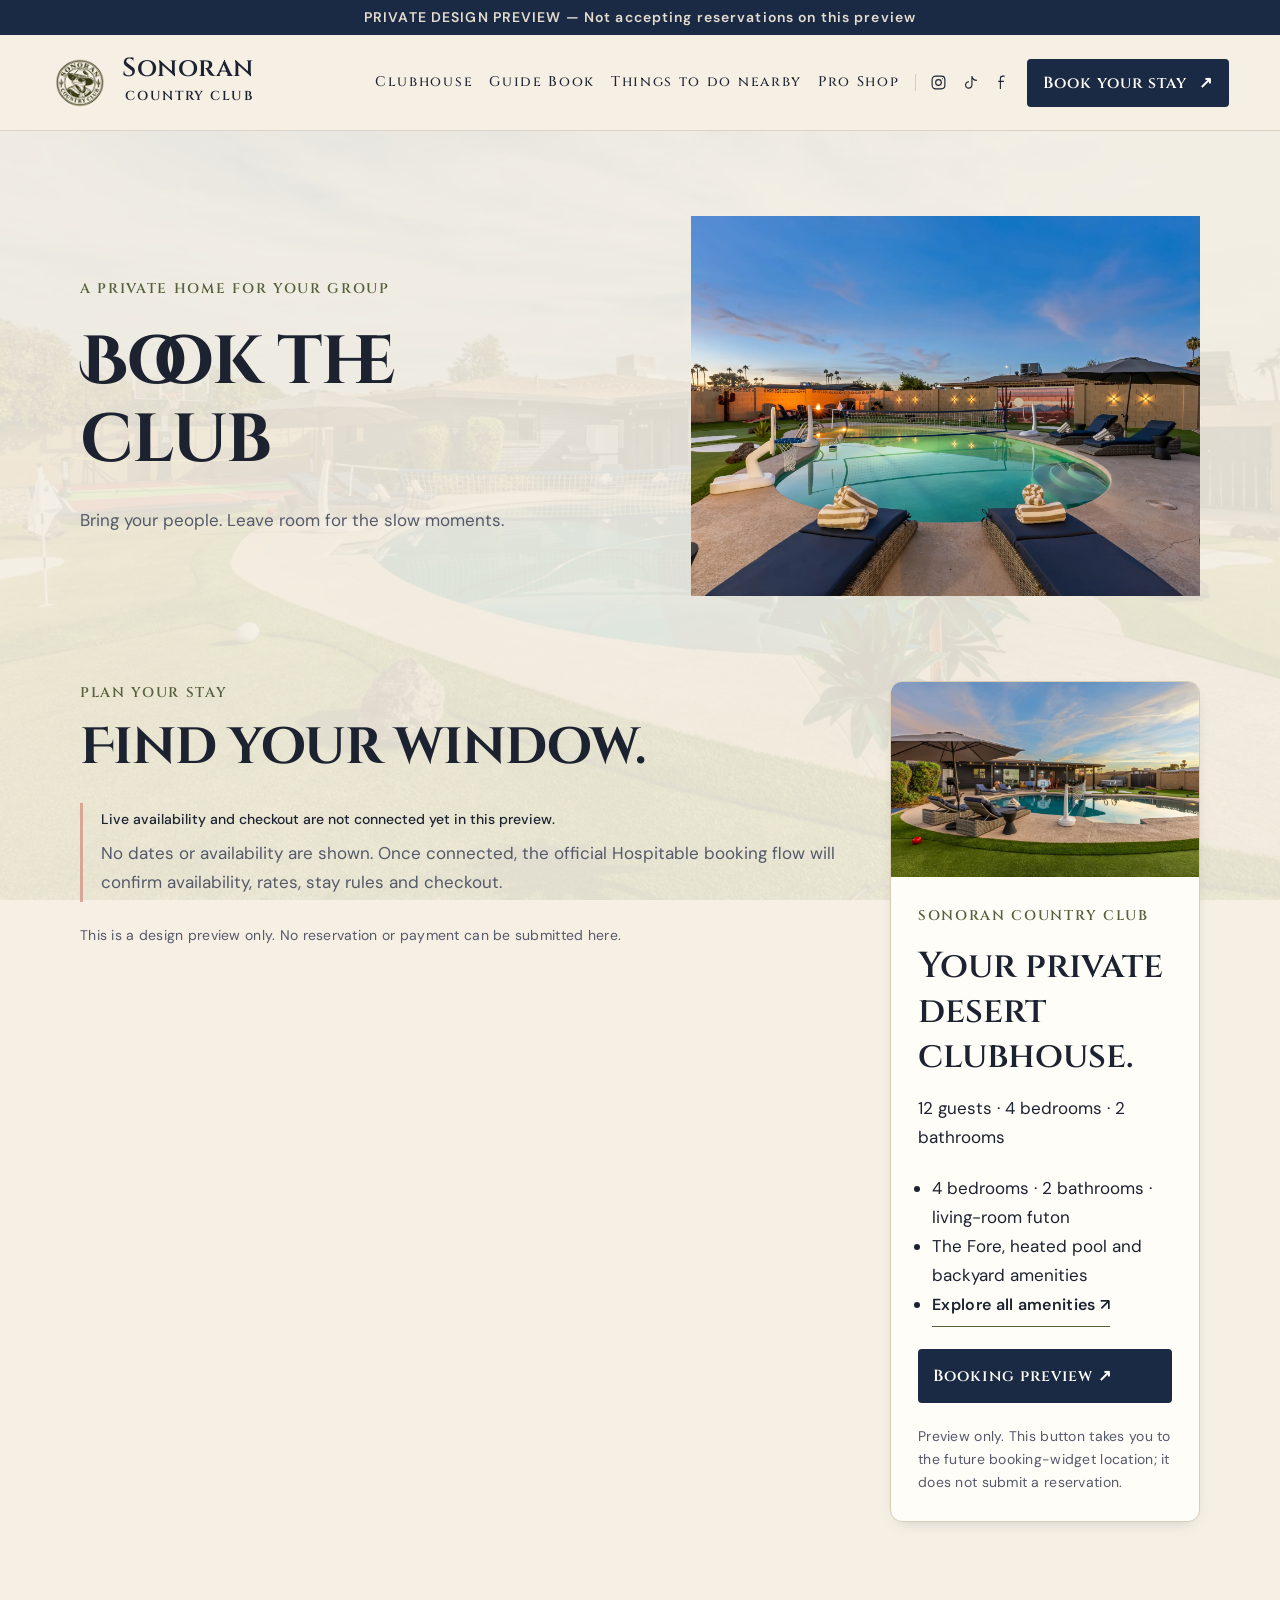
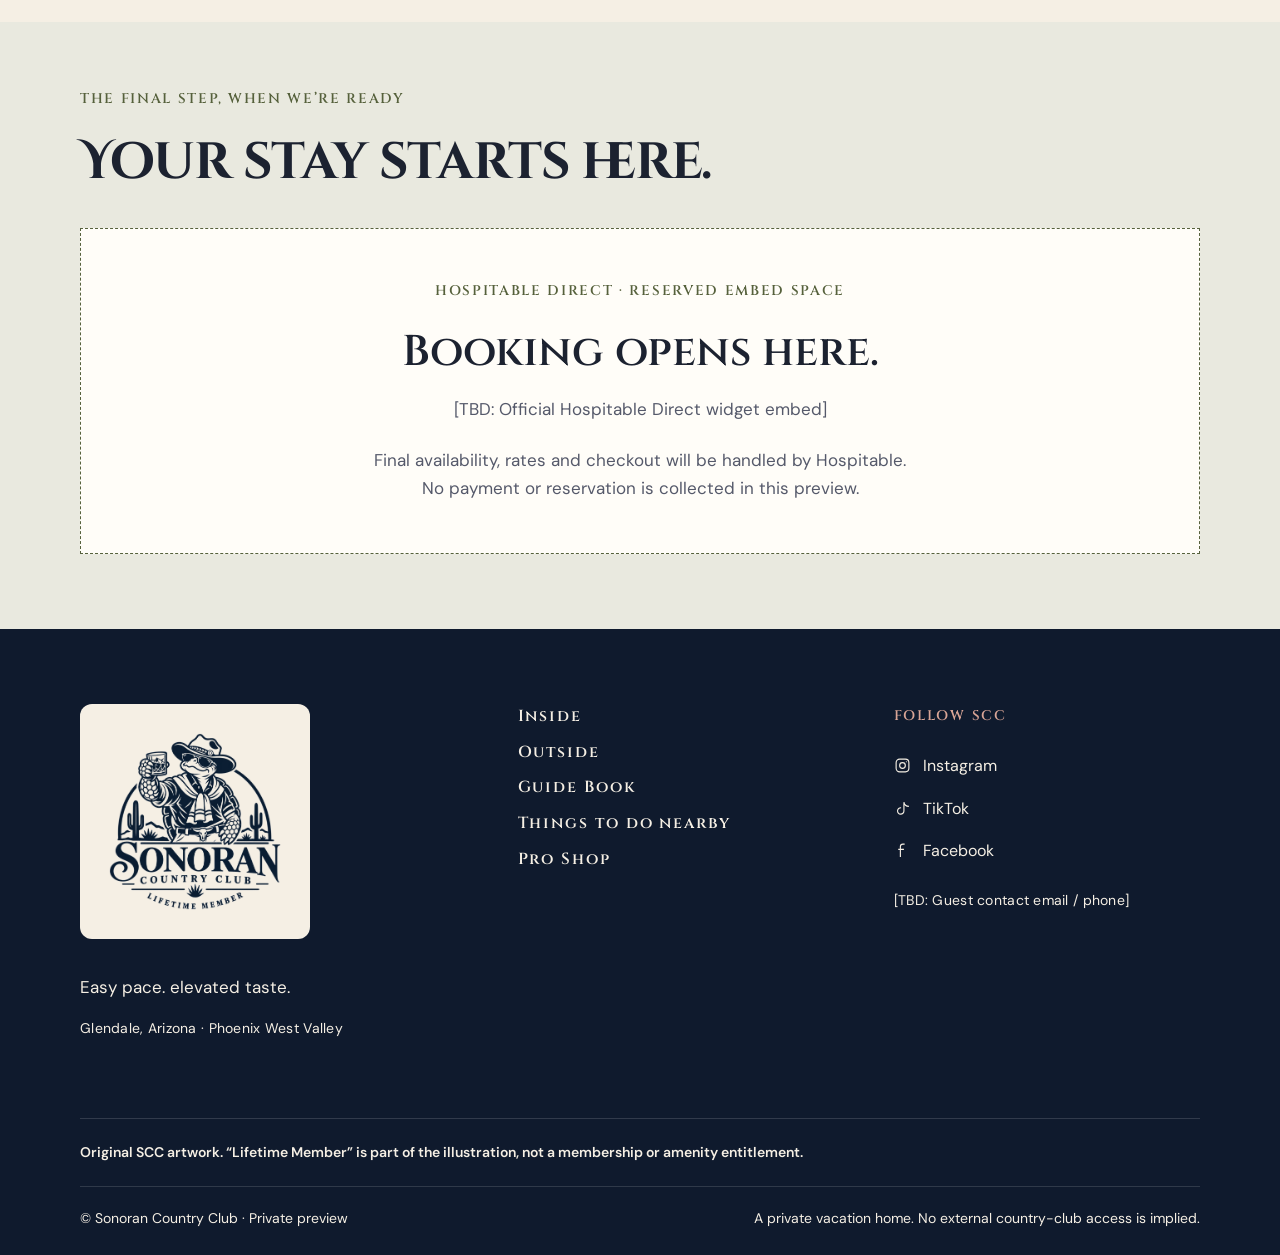
==== commit 75e33b8d: "Footer: trim nav to five links" ====
--- a/book/index.html
+++ b/book/index.html
@@ -1,3 +1,3 @@
 <!DOCTYPE html>
 
-<html lang="en"><head><meta charset="utf-8"/><meta content="width=device-width,initial-scale=1" name="viewport"/><meta content="noindex,nofollow,noarchive" name="robots"/><meta content="#172d38" name="theme-color"/><title>Plan your stay | Sonoran Country Club</title><meta content="Plan a stay at Sonoran Country Club. Live availability and checkout are not connected in this design preview." name="description"/><link href="https://www.sonorancountryclub.com/book/" rel="canonical"/><meta content="website" property="og:type"/><meta content="Plan your stay | Sonoran Country Club" property="og:title"/><meta content="Plan a stay at Sonoran Country Club. Live availability and checkout are not connected in this design preview." property="og:description"/><meta content="https://www.sonorancountryclub.com/book/" property="og:url"/><meta content="https://www.sonorancountryclub.com/assets/photos/pool/twilight-pool-umbrella-loungers-patio.webp" property="og:image"/><meta content="Twilight pool view with umbrella-shaded loungers, a volleyball net and the illuminated covered patio beyond." property="og:image:alt"/><meta content="summary_large_image" name="twitter:card"/><link href="/assets/tokens.css" rel="stylesheet"/><link href="/assets/style.css" rel="stylesheet"/><script type="application/ld+json">{"@context": "https://schema.org", "@type": ["VacationRental", "LodgingBusiness"], "@id": "https://www.sonorancountryclub.com/#property", "name": "Sonoran Country Club", "url": "https://www.sonorancountryclub.com/", "description": "Welcome to Sonoran Country Club, your private backyard clubhouse in Glendale. Play a round on The Fore at Sonoran, our four-hole mini golf course with breaks and sand traps. Cool off in the heated pool, challenge the crew to pickleball, then catch the game on the covered patio at \"Bogey's Oasis.\" After sunset, grab a seat by the fire pit or settle into the 6 person hot tub.", "image": "https://www.sonorancountryclub.com/assets/photos/pool/twilight-pool-umbrella-loungers-patio.webp", "address": {"@type": "PostalAddress", "addressLocality": "Glendale"}, "checkinTime": "16:00", "checkoutTime": "10:00", "petsAllowed": false, "containsPlace": {"@type": "Accommodation", "additionalType": "Entire home", "numberOfBedrooms": 4, "numberOfBathroomsTotal": 2, "occupancy": {"@type": "QuantitativeValue", "value": 12}}, "sameAs": ["https://www.instagram.com/sonorancountryclub/", "https://www.tiktok.com/@sonorancc"]}</script><script defer="" src="/assets/site.js"></script><link href="/assets/brand/favicon.png" rel="icon" type="image/png"/><link href="/assets/readability.css" rel="stylesheet"/></head><body class="page-book"><a class="skip" href="#main">Skip to content</a><div class="preview-bar">PRIVATE DESIGN PREVIEW <span>— Not accepting reservations on this preview</span></div><header class="site-header"><a aria-label="Sonoran Country Club home" class="brand-lockup" href="/"><img alt="Sonoran Country Club original seal" class="header-monogram" height="58" src="/assets/brand/seal-web.webp" width="63"/><span class="wordmark">Sonoran<span>COUNTRY CLUB</span></span></a><button aria-controls="main-nav" aria-expanded="false" class="menu-toggle">Menu <span aria-hidden="true">☰</span></button><nav aria-label="Main navigation" id="main-nav"><a href="/">Clubhouse</a><a href="/guide/">Guide Book</a><a href="/nearby/">Things to do nearby</a><a href="/shop/">Pro Shop</a><div class="socials"><a aria-label="Sonoran Country Club on Instagram" href="https://www.instagram.com/sonorancountryclub/" rel="noopener noreferrer" target="_blank"><svg aria-hidden="true" viewbox="0 0 24 24"><rect height="18" rx="5" width="18" x="3" y="3"></rect><circle cx="12" cy="12" r="4"></circle><circle class="dot" cx="17.5" cy="6.7" r=".8"></circle></svg><span>Instagram</span></a><a aria-label="Sonoran Country Club on TikTok" href="https://www.tiktok.com/@sonorancc" rel="noopener noreferrer" target="_blank"><svg aria-hidden="true" viewbox="0 0 24 24"><path d="M14 3v12.5a4.5 4.5 0 1 1-4-4.47M14 3c.6 4 3 6 7 6"></path></svg><span>TikTok</span></a><a aria-label="Sonoran Country Club on Facebook" href="https://www.facebook.com/profile.php?id=61595750133913" rel="noopener noreferrer" target="_blank"><svg aria-hidden="true" viewbox="0 0 24 24"><path d="M15 3h-2.5A3.5 3.5 0 0 0 9 6.5V21M6 10.5h8"></path></svg><span>Facebook</span></a></div><a aria-current="page" class="button small" href="/book/">Book your stay <span aria-hidden="true">↗</span></a></nav></header><main id="main"><section class="page-heading booking-heading"><div><p class="eyebrow">A PRIVATE HOME FOR YOUR GROUP</p><h1>Book the<br/>club</h1><p>Bring your people. Leave room for the slow moments.</p></div><img alt="Illuminated backyard pool at dusk with a volleyball net, basketball hoop and blue loungers topped with towels." class="" decoding="async" fetchpriority="high" height="1333" loading="eager" src="/assets/photos/pool/illuminated-pool-blue-loungers-evening.webp" width="2000"/></section><section class="section booking-layout"><div class="calendar-panel"><p class="eyebrow">PLAN YOUR STAY</p><h2>Find your window.</h2><div class="snapshot-note" role="status"><strong>Live availability and checkout are not connected yet in this preview.</strong><p>No dates or availability are shown. Once connected, the official Hospitable booking flow will confirm availability, rates, stay rules and checkout.</p></div><p class="fine-print">This is a design preview only. No reservation or payment can be submitted here.</p></div><aside class="stay-card"><img alt="Twilight pool view with umbrella-shaded loungers, a volleyball net and the illuminated covered patio beyond." class="" decoding="async" height="1333" loading="lazy" src="/assets/photos/pool/twilight-pool-umbrella-loungers-patio.webp" width="2000"/><div><p class="eyebrow">SONORAN COUNTRY CLUB</p><h3>Your private<br/>desert clubhouse.</h3><p>12 guests · 4 bedrooms · 2 bathrooms</p><ul><li>4 bedrooms · 2 bathrooms · living-room futon</li><li>The Fore, heated pool and backyard amenities</li><li><a class="text-link" href="/outside/#amenities">Explore all amenities ↗</a></li></ul><a class="button" href="#hospitable-widget">Booking preview ↗</a><p class="fine-print">Preview only. This button takes you to the future booking-widget location; it does not submit a reservation.</p></div></aside></section><section class="widget-section section" id="hospitable-widget"><p class="eyebrow">THE FINAL STEP, WHEN WE’RE READY</p><h2>Your stay starts here.</h2><!-- [TBD: Paste official Hospitable Direct booking widget embed here after approval.] The official live widget is the source of truth for availability, rates, rules and checkout. Do not build a separate payment flow. --><div class="widget-slot"><span class="eyebrow">HOSPITABLE DIRECT · RESERVED EMBED SPACE</span><h3>Booking opens here.</h3><p>[TBD: Official Hospitable Direct widget embed]</p><p>Final availability, rates and checkout will be handled by Hospitable.<br/>No payment or reservation is collected in this preview.</p></div></section></main><footer><div class="footer-main"><div><a aria-label="Sonoran Country Club home" class="footer-badge cream-art-panel" href="/"><img alt="Original Sonoran Country Club Bogey badge with Lifetime Member artwork" height="234" src="/assets/brand/lifetime-web.webp" width="240"/></a><p class="footer-tagline">Easy pace. elevated taste.</p><p>Glendale, Arizona · Phoenix West Valley</p></div><div><span class="eyebrow">Explore the property</span><div class="footer-nav"><a href="/">Clubhouse</a><a href="/inside/">Inside</a><a href="/outside/">Outside</a><a href="/guide/">Guide Book</a><a href="/nearby/">Things to do nearby</a><a href="/shop/">Pro Shop</a><a href="/gallery/">Gallery</a><a href="/book/">Book your stay</a></div></div><div><span class="eyebrow">Follow SCC</span><div class="socials"><a aria-label="Sonoran Country Club on Instagram" href="https://www.instagram.com/sonorancountryclub/" rel="noopener noreferrer" target="_blank"><svg aria-hidden="true" viewbox="0 0 24 24"><rect height="18" rx="5" width="18" x="3" y="3"></rect><circle cx="12" cy="12" r="4"></circle><circle class="dot" cx="17.5" cy="6.7" r=".8"></circle></svg><span>Instagram</span></a><a aria-label="Sonoran Country Club on TikTok" href="https://www.tiktok.com/@sonorancc" rel="noopener noreferrer" target="_blank"><svg aria-hidden="true" viewbox="0 0 24 24"><path d="M14 3v12.5a4.5 4.5 0 1 1-4-4.47M14 3c.6 4 3 6 7 6"></path></svg><span>TikTok</span></a><a aria-label="Sonoran Country Club on Facebook" href="https://www.facebook.com/profile.php?id=61595750133913" rel="noopener noreferrer" target="_blank"><svg aria-hidden="true" viewbox="0 0 24 24"><path d="M15 3h-2.5A3.5 3.5 0 0 0 9 6.5V21M6 10.5h8"></path></svg><span>Facebook</span></a></div><p class="contact-placeholder">[TBD: Guest contact email / phone]</p></div></div><div class="brand-art-note">Original SCC artwork. “Lifetime Member” is part of the illustration, not a membership or amenity entitlement.</div><div class="footer-bottom"><span>© Sonoran Country Club · Private preview</span><span>A private vacation home. No external country-club access is implied.</span></div></footer></body></html>+<html lang="en"><head><meta charset="utf-8"/><meta content="width=device-width,initial-scale=1" name="viewport"/><meta content="noindex,nofollow,noarchive" name="robots"/><meta content="#172d38" name="theme-color"/><title>Plan your stay | Sonoran Country Club</title><meta content="Plan a stay at Sonoran Country Club. Live availability and checkout are not connected in this design preview." name="description"/><link href="https://www.sonorancountryclub.com/book/" rel="canonical"/><meta content="website" property="og:type"/><meta content="Plan your stay | Sonoran Country Club" property="og:title"/><meta content="Plan a stay at Sonoran Country Club. Live availability and checkout are not connected in this design preview." property="og:description"/><meta content="https://www.sonorancountryclub.com/book/" property="og:url"/><meta content="https://www.sonorancountryclub.com/assets/photos/pool/twilight-pool-umbrella-loungers-patio.webp" property="og:image"/><meta content="Twilight pool view with umbrella-shaded loungers, a volleyball net and the illuminated covered patio beyond." property="og:image:alt"/><meta content="summary_large_image" name="twitter:card"/><link href="/assets/tokens.css" rel="stylesheet"/><link href="/assets/style.css" rel="stylesheet"/><script type="application/ld+json">{"@context": "https://schema.org", "@type": ["VacationRental", "LodgingBusiness"], "@id": "https://www.sonorancountryclub.com/#property", "name": "Sonoran Country Club", "url": "https://www.sonorancountryclub.com/", "description": "Welcome to Sonoran Country Club, your private backyard clubhouse in Glendale. Play a round on The Fore at Sonoran, our four-hole mini golf course with breaks and sand traps. Cool off in the heated pool, challenge the crew to pickleball, then catch the game on the covered patio at \"Bogey's Oasis.\" After sunset, grab a seat by the fire pit or settle into the 6 person hot tub.", "image": "https://www.sonorancountryclub.com/assets/photos/pool/twilight-pool-umbrella-loungers-patio.webp", "address": {"@type": "PostalAddress", "addressLocality": "Glendale"}, "checkinTime": "16:00", "checkoutTime": "10:00", "petsAllowed": false, "containsPlace": {"@type": "Accommodation", "additionalType": "Entire home", "numberOfBedrooms": 4, "numberOfBathroomsTotal": 2, "occupancy": {"@type": "QuantitativeValue", "value": 12}}, "sameAs": ["https://www.instagram.com/sonorancountryclub/", "https://www.tiktok.com/@sonorancc"]}</script><script defer="" src="/assets/site.js"></script><link href="/assets/brand/favicon.png" rel="icon" type="image/png"/><link href="/assets/readability.css" rel="stylesheet"/></head><body class="page-book"><a class="skip" href="#main">Skip to content</a><div class="preview-bar">PRIVATE DESIGN PREVIEW <span>— Not accepting reservations on this preview</span></div><header class="site-header"><a aria-label="Sonoran Country Club home" class="brand-lockup" href="/"><img alt="Sonoran Country Club original seal" class="header-monogram" height="58" src="/assets/brand/seal-web.webp" width="63"/><span class="wordmark">Sonoran<span>COUNTRY CLUB</span></span></a><button aria-controls="main-nav" aria-expanded="false" class="menu-toggle">Menu <span aria-hidden="true">☰</span></button><nav aria-label="Main navigation" id="main-nav"><a href="/">Clubhouse</a><a href="/guide/">Guide Book</a><a href="/nearby/">Things to do nearby</a><a href="/shop/">Pro Shop</a><div class="socials"><a aria-label="Sonoran Country Club on Instagram" href="https://www.instagram.com/sonorancountryclub/" rel="noopener noreferrer" target="_blank"><svg aria-hidden="true" viewbox="0 0 24 24"><rect height="18" rx="5" width="18" x="3" y="3"></rect><circle cx="12" cy="12" r="4"></circle><circle class="dot" cx="17.5" cy="6.7" r=".8"></circle></svg><span>Instagram</span></a><a aria-label="Sonoran Country Club on TikTok" href="https://www.tiktok.com/@sonorancc" rel="noopener noreferrer" target="_blank"><svg aria-hidden="true" viewbox="0 0 24 24"><path d="M14 3v12.5a4.5 4.5 0 1 1-4-4.47M14 3c.6 4 3 6 7 6"></path></svg><span>TikTok</span></a><a aria-label="Sonoran Country Club on Facebook" href="https://www.facebook.com/profile.php?id=61595750133913" rel="noopener noreferrer" target="_blank"><svg aria-hidden="true" viewbox="0 0 24 24"><path d="M15 3h-2.5A3.5 3.5 0 0 0 9 6.5V21M6 10.5h8"></path></svg><span>Facebook</span></a></div><a aria-current="page" class="button small" href="/book/">Book your stay <span aria-hidden="true">↗</span></a></nav></header><main id="main"><section class="page-heading booking-heading"><div><p class="eyebrow">A PRIVATE HOME FOR YOUR GROUP</p><h1>Book the<br/>club</h1><p>Bring your people. Leave room for the slow moments.</p></div><img alt="Illuminated backyard pool at dusk with a volleyball net, basketball hoop and blue loungers topped with towels." class="" decoding="async" fetchpriority="high" height="1333" loading="eager" src="/assets/photos/pool/illuminated-pool-blue-loungers-evening.webp" width="2000"/></section><section class="section booking-layout"><div class="calendar-panel"><p class="eyebrow">PLAN YOUR STAY</p><h2>Find your window.</h2><div class="snapshot-note" role="status"><strong>Live availability and checkout are not connected yet in this preview.</strong><p>No dates or availability are shown. Once connected, the official Hospitable booking flow will confirm availability, rates, stay rules and checkout.</p></div><p class="fine-print">This is a design preview only. No reservation or payment can be submitted here.</p></div><aside class="stay-card"><img alt="Twilight pool view with umbrella-shaded loungers, a volleyball net and the illuminated covered patio beyond." class="" decoding="async" height="1333" loading="lazy" src="/assets/photos/pool/twilight-pool-umbrella-loungers-patio.webp" width="2000"/><div><p class="eyebrow">SONORAN COUNTRY CLUB</p><h3>Your private<br/>desert clubhouse.</h3><p>12 guests · 4 bedrooms · 2 bathrooms</p><ul><li>4 bedrooms · 2 bathrooms · living-room futon</li><li>The Fore, heated pool and backyard amenities</li><li><a class="text-link" href="/outside/#amenities">Explore all amenities ↗</a></li></ul><a class="button" href="#hospitable-widget">Booking preview ↗</a><p class="fine-print">Preview only. This button takes you to the future booking-widget location; it does not submit a reservation.</p></div></aside></section><section class="widget-section section" id="hospitable-widget"><p class="eyebrow">THE FINAL STEP, WHEN WE’RE READY</p><h2>Your stay starts here.</h2><!-- [TBD: Paste official Hospitable Direct booking widget embed here after approval.] The official live widget is the source of truth for availability, rates, rules and checkout. Do not build a separate payment flow. --><div class="widget-slot"><span class="eyebrow">HOSPITABLE DIRECT · RESERVED EMBED SPACE</span><h3>Booking opens here.</h3><p>[TBD: Official Hospitable Direct widget embed]</p><p>Final availability, rates and checkout will be handled by Hospitable.<br/>No payment or reservation is collected in this preview.</p></div></section></main><footer><div class="footer-main"><div><a aria-label="Sonoran Country Club home" class="footer-badge cream-art-panel" href="/"><img alt="Original Sonoran Country Club Bogey badge with Lifetime Member artwork" height="234" src="/assets/brand/lifetime-web.webp" width="240"/></a><p class="footer-tagline">Easy pace. elevated taste.</p><p>Glendale, Arizona · Phoenix West Valley</p></div><div><div class="footer-nav"><a href="/inside/">Inside</a><a href="/outside/">Outside</a><a href="/guide/">Guide Book</a><a href="/nearby/">Things to do nearby</a><a href="/shop/">Pro Shop</a></div></div><div><span class="eyebrow">Follow SCC</span><div class="socials"><a aria-label="Sonoran Country Club on Instagram" href="https://www.instagram.com/sonorancountryclub/" rel="noopener noreferrer" target="_blank"><svg aria-hidden="true" viewbox="0 0 24 24"><rect height="18" rx="5" width="18" x="3" y="3"></rect><circle cx="12" cy="12" r="4"></circle><circle class="dot" cx="17.5" cy="6.7" r=".8"></circle></svg><span>Instagram</span></a><a aria-label="Sonoran Country Club on TikTok" href="https://www.tiktok.com/@sonorancc" rel="noopener noreferrer" target="_blank"><svg aria-hidden="true" viewbox="0 0 24 24"><path d="M14 3v12.5a4.5 4.5 0 1 1-4-4.47M14 3c.6 4 3 6 7 6"></path></svg><span>TikTok</span></a><a aria-label="Sonoran Country Club on Facebook" href="https://www.facebook.com/profile.php?id=61595750133913" rel="noopener noreferrer" target="_blank"><svg aria-hidden="true" viewbox="0 0 24 24"><path d="M15 3h-2.5A3.5 3.5 0 0 0 9 6.5V21M6 10.5h8"></path></svg><span>Facebook</span></a></div><p class="contact-placeholder">[TBD: Guest contact email / phone]</p></div></div><div class="brand-art-note">Original SCC artwork. “Lifetime Member” is part of the illustration, not a membership or amenity entitlement.</div><div class="footer-bottom"><span>© Sonoran Country Club · Private preview</span><span>A private vacation home. No external country-club access is implied.</span></div></footer></body></html>
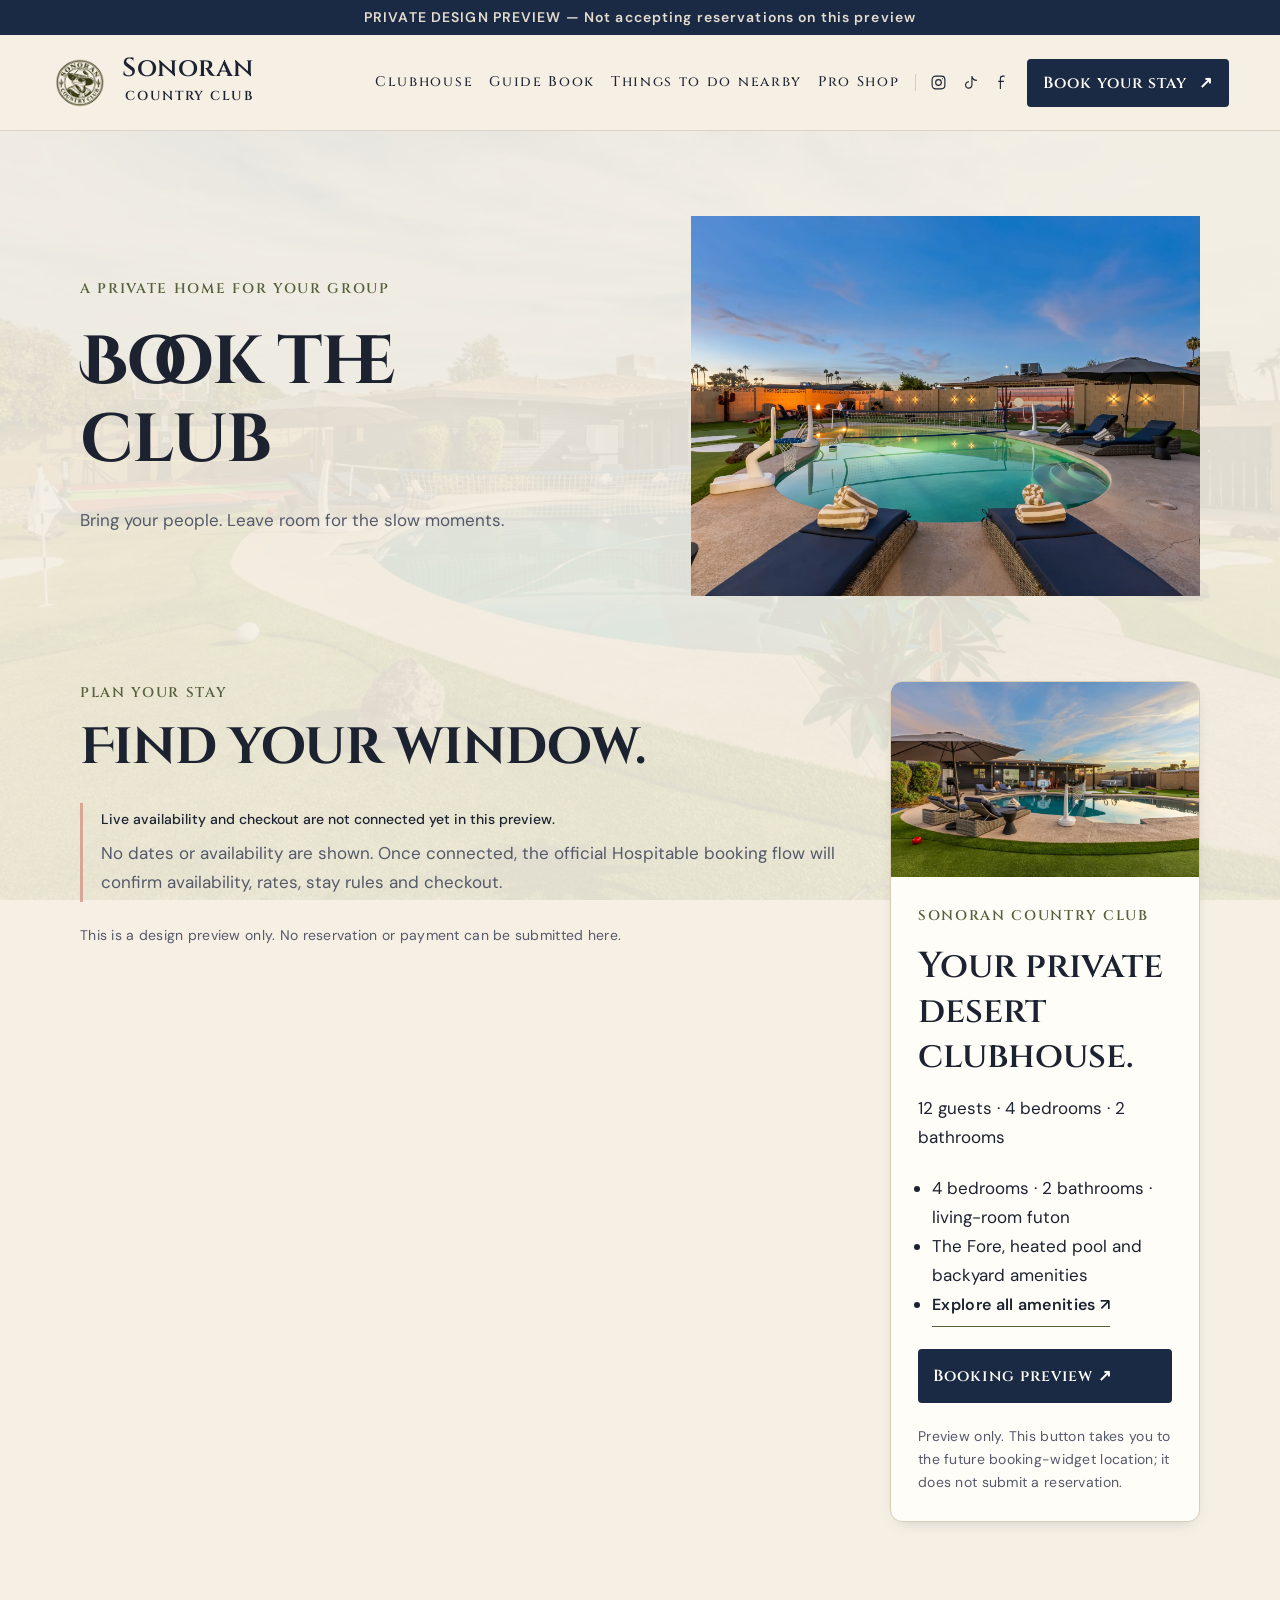
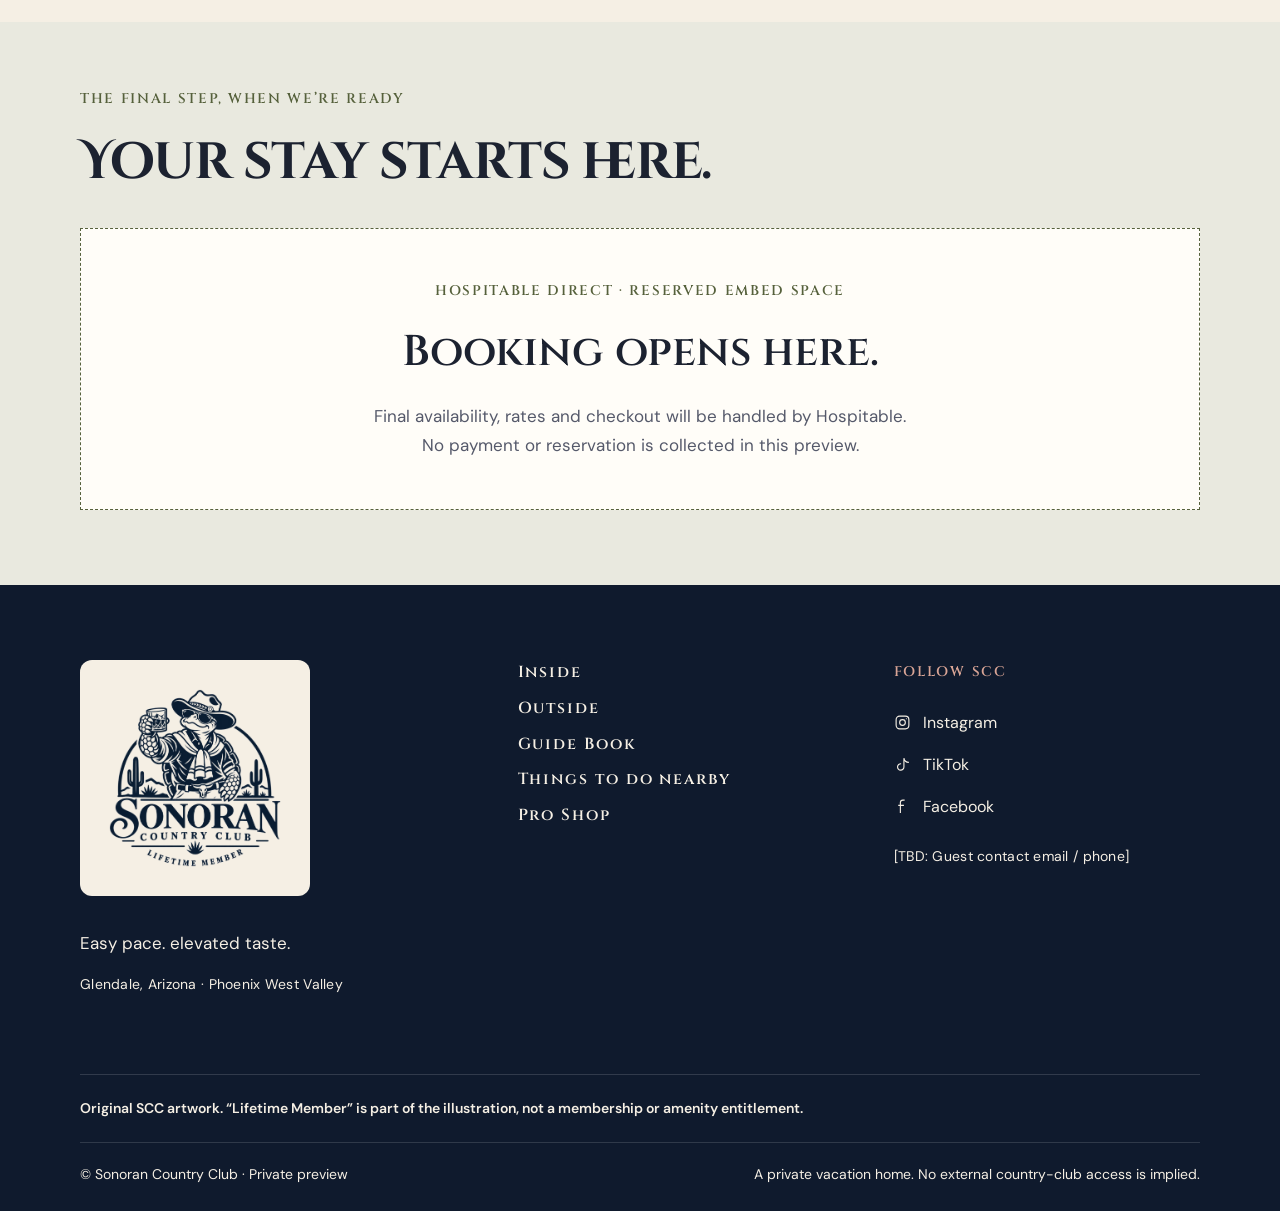
==== commit c58744ae: "Add Hospitable widget for review" ====
--- a/book/index.html
+++ b/book/index.html
@@ -1,3 +1,8 @@
 <!DOCTYPE html>
 
-<html lang="en"><head><meta charset="utf-8"/><meta content="width=device-width,initial-scale=1" name="viewport"/><meta content="noindex,nofollow,noarchive" name="robots"/><meta content="#172d38" name="theme-color"/><title>Plan your stay | Sonoran Country Club</title><meta content="Plan a stay at Sonoran Country Club. Live availability and checkout are not connected in this design preview." name="description"/><link href="https://www.sonorancountryclub.com/book/" rel="canonical"/><meta content="website" property="og:type"/><meta content="Plan your stay | Sonoran Country Club" property="og:title"/><meta content="Plan a stay at Sonoran Country Club. Live availability and checkout are not connected in this design preview." property="og:description"/><meta content="https://www.sonorancountryclub.com/book/" property="og:url"/><meta content="https://www.sonorancountryclub.com/assets/photos/pool/twilight-pool-umbrella-loungers-patio.webp" property="og:image"/><meta content="Twilight pool view with umbrella-shaded loungers, a volleyball net and the illuminated covered patio beyond." property="og:image:alt"/><meta content="summary_large_image" name="twitter:card"/><link href="/assets/tokens.css" rel="stylesheet"/><link href="/assets/style.css" rel="stylesheet"/><script type="application/ld+json">{"@context": "https://schema.org", "@type": ["VacationRental", "LodgingBusiness"], "@id": "https://www.sonorancountryclub.com/#property", "name": "Sonoran Country Club", "url": "https://www.sonorancountryclub.com/", "description": "Welcome to Sonoran Country Club, your private backyard clubhouse in Glendale. Play a round on The Fore at Sonoran, our four-hole mini golf course with breaks and sand traps. Cool off in the heated pool, challenge the crew to pickleball, then catch the game on the covered patio at \"Bogey's Oasis.\" After sunset, grab a seat by the fire pit or settle into the 6 person hot tub.", "image": "https://www.sonorancountryclub.com/assets/photos/pool/twilight-pool-umbrella-loungers-patio.webp", "address": {"@type": "PostalAddress", "addressLocality": "Glendale"}, "checkinTime": "16:00", "checkoutTime": "10:00", "petsAllowed": false, "containsPlace": {"@type": "Accommodation", "additionalType": "Entire home", "numberOfBedrooms": 4, "numberOfBathroomsTotal": 2, "occupancy": {"@type": "QuantitativeValue", "value": 12}}, "sameAs": ["https://www.instagram.com/sonorancountryclub/", "https://www.tiktok.com/@sonorancc"]}</script><script defer="" src="/assets/site.js"></script><link href="/assets/brand/favicon.png" rel="icon" type="image/png"/><link href="/assets/readability.css" rel="stylesheet"/></head><body class="page-book"><a class="skip" href="#main">Skip to content</a><div class="preview-bar">PRIVATE DESIGN PREVIEW <span>— Not accepting reservations on this preview</span></div><header class="site-header"><a aria-label="Sonoran Country Club home" class="brand-lockup" href="/"><img alt="Sonoran Country Club original seal" class="header-monogram" height="58" src="/assets/brand/seal-web.webp" width="63"/><span class="wordmark">Sonoran<span>COUNTRY CLUB</span></span></a><button aria-controls="main-nav" aria-expanded="false" class="menu-toggle">Menu <span aria-hidden="true">☰</span></button><nav aria-label="Main navigation" id="main-nav"><a href="/">Clubhouse</a><a href="/guide/">Guide Book</a><a href="/nearby/">Things to do nearby</a><a href="/shop/">Pro Shop</a><div class="socials"><a aria-label="Sonoran Country Club on Instagram" href="https://www.instagram.com/sonorancountryclub/" rel="noopener noreferrer" target="_blank"><svg aria-hidden="true" viewbox="0 0 24 24"><rect height="18" rx="5" width="18" x="3" y="3"></rect><circle cx="12" cy="12" r="4"></circle><circle class="dot" cx="17.5" cy="6.7" r=".8"></circle></svg><span>Instagram</span></a><a aria-label="Sonoran Country Club on TikTok" href="https://www.tiktok.com/@sonorancc" rel="noopener noreferrer" target="_blank"><svg aria-hidden="true" viewbox="0 0 24 24"><path d="M14 3v12.5a4.5 4.5 0 1 1-4-4.47M14 3c.6 4 3 6 7 6"></path></svg><span>TikTok</span></a><a aria-label="Sonoran Country Club on Facebook" href="https://www.facebook.com/profile.php?id=61595750133913" rel="noopener noreferrer" target="_blank"><svg aria-hidden="true" viewbox="0 0 24 24"><path d="M15 3h-2.5A3.5 3.5 0 0 0 9 6.5V21M6 10.5h8"></path></svg><span>Facebook</span></a></div><a aria-current="page" class="button small" href="/book/">Book your stay <span aria-hidden="true">↗</span></a></nav></header><main id="main"><section class="page-heading booking-heading"><div><p class="eyebrow">A PRIVATE HOME FOR YOUR GROUP</p><h1>Book the<br/>club</h1><p>Bring your people. Leave room for the slow moments.</p></div><img alt="Illuminated backyard pool at dusk with a volleyball net, basketball hoop and blue loungers topped with towels." class="" decoding="async" fetchpriority="high" height="1333" loading="eager" src="/assets/photos/pool/illuminated-pool-blue-loungers-evening.webp" width="2000"/></section><section class="section booking-layout"><div class="calendar-panel"><p class="eyebrow">PLAN YOUR STAY</p><h2>Find your window.</h2><div class="snapshot-note" role="status"><strong>Live availability and checkout are not connected yet in this preview.</strong><p>No dates or availability are shown. Once connected, the official Hospitable booking flow will confirm availability, rates, stay rules and checkout.</p></div><p class="fine-print">This is a design preview only. No reservation or payment can be submitted here.</p></div><aside class="stay-card"><img alt="Twilight pool view with umbrella-shaded loungers, a volleyball net and the illuminated covered patio beyond." class="" decoding="async" height="1333" loading="lazy" src="/assets/photos/pool/twilight-pool-umbrella-loungers-patio.webp" width="2000"/><div><p class="eyebrow">SONORAN COUNTRY CLUB</p><h3>Your private<br/>desert clubhouse.</h3><p>12 guests · 4 bedrooms · 2 bathrooms</p><ul><li>4 bedrooms · 2 bathrooms · living-room futon</li><li>The Fore, heated pool and backyard amenities</li><li><a class="text-link" href="/outside/#amenities">Explore all amenities ↗</a></li></ul><a class="button" href="#hospitable-widget">Booking preview ↗</a><p class="fine-print">Preview only. This button takes you to the future booking-widget location; it does not submit a reservation.</p></div></aside></section><section class="widget-section section" id="hospitable-widget"><p class="eyebrow">THE FINAL STEP, WHEN WE’RE READY</p><h2>Your stay starts here.</h2><!-- [TBD: Paste official Hospitable Direct booking widget embed here after approval.] The official live widget is the source of truth for availability, rates, rules and checkout. Do not build a separate payment flow. --><div class="widget-slot"><span class="eyebrow">HOSPITABLE DIRECT · RESERVED EMBED SPACE</span><h3>Booking opens here.</h3><p>[TBD: Official Hospitable Direct widget embed]</p><p>Final availability, rates and checkout will be handled by Hospitable.<br/>No payment or reservation is collected in this preview.</p></div></section></main><footer><div class="footer-main"><div><a aria-label="Sonoran Country Club home" class="footer-badge cream-art-panel" href="/"><img alt="Original Sonoran Country Club Bogey badge with Lifetime Member artwork" height="234" src="/assets/brand/lifetime-web.webp" width="240"/></a><p class="footer-tagline">Easy pace. elevated taste.</p><p>Glendale, Arizona · Phoenix West Valley</p></div><div><div class="footer-nav"><a href="/inside/">Inside</a><a href="/outside/">Outside</a><a href="/guide/">Guide Book</a><a href="/nearby/">Things to do nearby</a><a href="/shop/">Pro Shop</a></div></div><div><span class="eyebrow">Follow SCC</span><div class="socials"><a aria-label="Sonoran Country Club on Instagram" href="https://www.instagram.com/sonorancountryclub/" rel="noopener noreferrer" target="_blank"><svg aria-hidden="true" viewbox="0 0 24 24"><rect height="18" rx="5" width="18" x="3" y="3"></rect><circle cx="12" cy="12" r="4"></circle><circle class="dot" cx="17.5" cy="6.7" r=".8"></circle></svg><span>Instagram</span></a><a aria-label="Sonoran Country Club on TikTok" href="https://www.tiktok.com/@sonorancc" rel="noopener noreferrer" target="_blank"><svg aria-hidden="true" viewbox="0 0 24 24"><path d="M14 3v12.5a4.5 4.5 0 1 1-4-4.47M14 3c.6 4 3 6 7 6"></path></svg><span>TikTok</span></a><a aria-label="Sonoran Country Club on Facebook" href="https://www.facebook.com/profile.php?id=61595750133913" rel="noopener noreferrer" target="_blank"><svg aria-hidden="true" viewbox="0 0 24 24"><path d="M15 3h-2.5A3.5 3.5 0 0 0 9 6.5V21M6 10.5h8"></path></svg><span>Facebook</span></a></div><p class="contact-placeholder">[TBD: Guest contact email / phone]</p></div></div><div class="brand-art-note">Original SCC artwork. “Lifetime Member” is part of the illustration, not a membership or amenity entitlement.</div><div class="footer-bottom"><span>© Sonoran Country Club · Private preview</span><span>A private vacation home. No external country-club access is implied.</span></div></footer></body></html>+<html lang="en"><head><meta charset="utf-8"/><meta content="width=device-width,initial-scale=1" name="viewport"/><meta content="noindex,nofollow,noarchive" name="robots"/><meta content="#172d38" name="theme-color"/><title>Plan your stay | Sonoran Country Club</title><meta content="Plan a stay at Sonoran Country Club. Live availability and checkout are not connected in this design preview." name="description"/><link href="https://www.sonorancountryclub.com/book/" rel="canonical"/><meta content="website" property="og:type"/><meta content="Plan your stay | Sonoran Country Club" property="og:title"/><meta content="Plan a stay at Sonoran Country Club. Live availability and checkout are not connected in this design preview." property="og:description"/><meta content="https://www.sonorancountryclub.com/book/" property="og:url"/><meta content="https://www.sonorancountryclub.com/assets/photos/pool/twilight-pool-umbrella-loungers-patio.webp" property="og:image"/><meta content="Twilight pool view with umbrella-shaded loungers, a volleyball net and the illuminated covered patio beyond." property="og:image:alt"/><meta content="summary_large_image" name="twitter:card"/><link href="/assets/tokens.css" rel="stylesheet"/><link href="/assets/style.css" rel="stylesheet"/><script type="application/ld+json">{"@context": "https://schema.org", "@type": ["VacationRental", "LodgingBusiness"], "@id": "https://www.sonorancountryclub.com/#property", "name": "Sonoran Country Club", "url": "https://www.sonorancountryclub.com/", "description": "Welcome to Sonoran Country Club, your private backyard clubhouse in Glendale. Play a round on The Fore at Sonoran, our four-hole mini golf course with breaks and sand traps. Cool off in the heated pool, challenge the crew to pickleball, then catch the game on the covered patio at \"Bogey's Oasis.\" After sunset, grab a seat by the fire pit or settle into the 6 person hot tub.", "image": "https://www.sonorancountryclub.com/assets/photos/pool/twilight-pool-umbrella-loungers-patio.webp", "address": {"@type": "PostalAddress", "addressLocality": "Glendale"}, "checkinTime": "16:00", "checkoutTime": "10:00", "petsAllowed": false, "containsPlace": {"@type": "Accommodation", "additionalType": "Entire home", "numberOfBedrooms": 4, "numberOfBathroomsTotal": 2, "occupancy": {"@type": "QuantitativeValue", "value": 12}}, "sameAs": ["https://www.instagram.com/sonorancountryclub/", "https://www.tiktok.com/@sonorancc"]}</script><script defer="" src="/assets/site.js"></script><link href="/assets/brand/favicon.png" rel="icon" type="image/png"/><link href="/assets/readability.css" rel="stylesheet"/></head><body class="page-book"><a class="skip" href="#main">Skip to content</a><div class="preview-bar">PRIVATE DESIGN PREVIEW <span>— Not accepting reservations on this preview</span></div><header class="site-header"><a aria-label="Sonoran Country Club home" class="brand-lockup" href="/"><img alt="Sonoran Country Club original seal" class="header-monogram" height="58" src="/assets/brand/seal-web.webp" width="63"/><span class="wordmark">Sonoran<span>COUNTRY CLUB</span></span></a><button aria-controls="main-nav" aria-expanded="false" class="menu-toggle">Menu <span aria-hidden="true">☰</span></button><nav aria-label="Main navigation" id="main-nav"><a href="/">Clubhouse</a><a href="/guide/">Guide Book</a><a href="/nearby/">Things to do nearby</a><a href="/shop/">Pro Shop</a><div class="socials"><a aria-label="Sonoran Country Club on Instagram" href="https://www.instagram.com/sonorancountryclub/" rel="noopener noreferrer" target="_blank"><svg aria-hidden="true" viewbox="0 0 24 24"><rect height="18" rx="5" width="18" x="3" y="3"></rect><circle cx="12" cy="12" r="4"></circle><circle class="dot" cx="17.5" cy="6.7" r=".8"></circle></svg><span>Instagram</span></a><a aria-label="Sonoran Country Club on TikTok" href="https://www.tiktok.com/@sonorancc" rel="noopener noreferrer" target="_blank"><svg aria-hidden="true" viewbox="0 0 24 24"><path d="M14 3v12.5a4.5 4.5 0 1 1-4-4.47M14 3c.6 4 3 6 7 6"></path></svg><span>TikTok</span></a><a aria-label="Sonoran Country Club on Facebook" href="https://www.facebook.com/profile.php?id=61595750133913" rel="noopener noreferrer" target="_blank"><svg aria-hidden="true" viewbox="0 0 24 24"><path d="M15 3h-2.5A3.5 3.5 0 0 0 9 6.5V21M6 10.5h8"></path></svg><span>Facebook</span></a></div><a aria-current="page" class="button small" href="/book/">Book your stay <span aria-hidden="true">↗</span></a></nav></header><main id="main"><section class="page-heading booking-heading"><div><p class="eyebrow">A PRIVATE HOME FOR YOUR GROUP</p><h1>Book the<br/>club</h1><p>Bring your people. Leave room for the slow moments.</p></div><img alt="Illuminated backyard pool at dusk with a volleyball net, basketball hoop and blue loungers topped with towels." class="" decoding="async" fetchpriority="high" height="1333" loading="eager" src="/assets/photos/pool/illuminated-pool-blue-loungers-evening.webp" width="2000"/></section><section class="section booking-layout"><div class="calendar-panel"><p class="eyebrow">PLAN YOUR STAY</p><h2>Find your window.</h2><div class="snapshot-note" role="status"><strong>Live availability and checkout are not connected yet in this preview.</strong><p>No dates or availability are shown. Once connected, the official Hospitable booking flow will confirm availability, rates, stay rules and checkout.</p></div><p class="fine-print">This is a design preview only. No reservation or payment can be submitted here.</p></div><aside class="stay-card"><img alt="Twilight pool view with umbrella-shaded loungers, a volleyball net and the illuminated covered patio beyond." class="" decoding="async" height="1333" loading="lazy" src="/assets/photos/pool/twilight-pool-umbrella-loungers-patio.webp" width="2000"/><div><p class="eyebrow">SONORAN COUNTRY CLUB</p><h3>Your private<br/>desert clubhouse.</h3><p>12 guests · 4 bedrooms · 2 bathrooms</p><ul><li>4 bedrooms · 2 bathrooms · living-room futon</li><li>The Fore, heated pool and backyard amenities</li><li><a class="text-link" href="/outside/#amenities">Explore all amenities ↗</a></li></ul><a class="button" href="#hospitable-widget">Booking preview ↗</a><p class="fine-print">Preview only. This button takes you to the future booking-widget location; it does not submit a reservation.</p></div></aside></section><section class="widget-section section" id="hospitable-widget"><p class="eyebrow">THE FINAL STEP, WHEN WE’RE READY</p><h2>Your stay starts here.</h2><!-- [TBD: Paste official Hospitable Direct booking widget embed here after approval.] The official live widget is the source of truth for availability, rates, rules and checkout. Do not build a separate payment flow. --><div class="widget-slot"><span class="eyebrow">HOSPITABLE DIRECT · RESERVED EMBED SPACE</span><h3>Booking opens here.</h3><p><script
+  src="https://cdn.hsptb.com/direct-booking-widget/widget-loader.prod.js"
+  data-site-uuid="a32e2ec5-080a-4432-a11f-4858614fbca3"
+  data-property-id="2520169"
+  data-theme="multi">
+</script></p><p>Final availability, rates and checkout will be handled by Hospitable.<br/>No payment or reservation is collected in this preview.</p></div></section></main><footer><div class="footer-main"><div><a aria-label="Sonoran Country Club home" class="footer-badge cream-art-panel" href="/"><img alt="Original Sonoran Country Club Bogey badge with Lifetime Member artwork" height="234" src="/assets/brand/lifetime-web.webp" width="240"/></a><p class="footer-tagline">Easy pace. elevated taste.</p><p>Glendale, Arizona · Phoenix West Valley</p></div><div><div class="footer-nav"><a href="/inside/">Inside</a><a href="/outside/">Outside</a><a href="/guide/">Guide Book</a><a href="/nearby/">Things to do nearby</a><a href="/shop/">Pro Shop</a></div></div><div><span class="eyebrow">Follow SCC</span><div class="socials"><a aria-label="Sonoran Country Club on Instagram" href="https://www.instagram.com/sonorancountryclub/" rel="noopener noreferrer" target="_blank"><svg aria-hidden="true" viewbox="0 0 24 24"><rect height="18" rx="5" width="18" x="3" y="3"></rect><circle cx="12" cy="12" r="4"></circle><circle class="dot" cx="17.5" cy="6.7" r=".8"></circle></svg><span>Instagram</span></a><a aria-label="Sonoran Country Club on TikTok" href="https://www.tiktok.com/@sonorancc" rel="noopener noreferrer" target="_blank"><svg aria-hidden="true" viewbox="0 0 24 24"><path d="M14 3v12.5a4.5 4.5 0 1 1-4-4.47M14 3c.6 4 3 6 7 6"></path></svg><span>TikTok</span></a><a aria-label="Sonoran Country Club on Facebook" href="https://www.facebook.com/profile.php?id=61595750133913" rel="noopener noreferrer" target="_blank"><svg aria-hidden="true" viewbox="0 0 24 24"><path d="M15 3h-2.5A3.5 3.5 0 0 0 9 6.5V21M6 10.5h8"></path></svg><span>Facebook</span></a></div><p class="contact-placeholder">[TBD: Guest contact email / phone]</p></div></div><div class="brand-art-note">Original SCC artwork. “Lifetime Member” is part of the illustration, not a membership or amenity entitlement.</div><div class="footer-bottom"><span>© Sonoran Country Club · Private preview</span><span>A private vacation home. No external country-club access is implied.</span></div></footer></body></html>
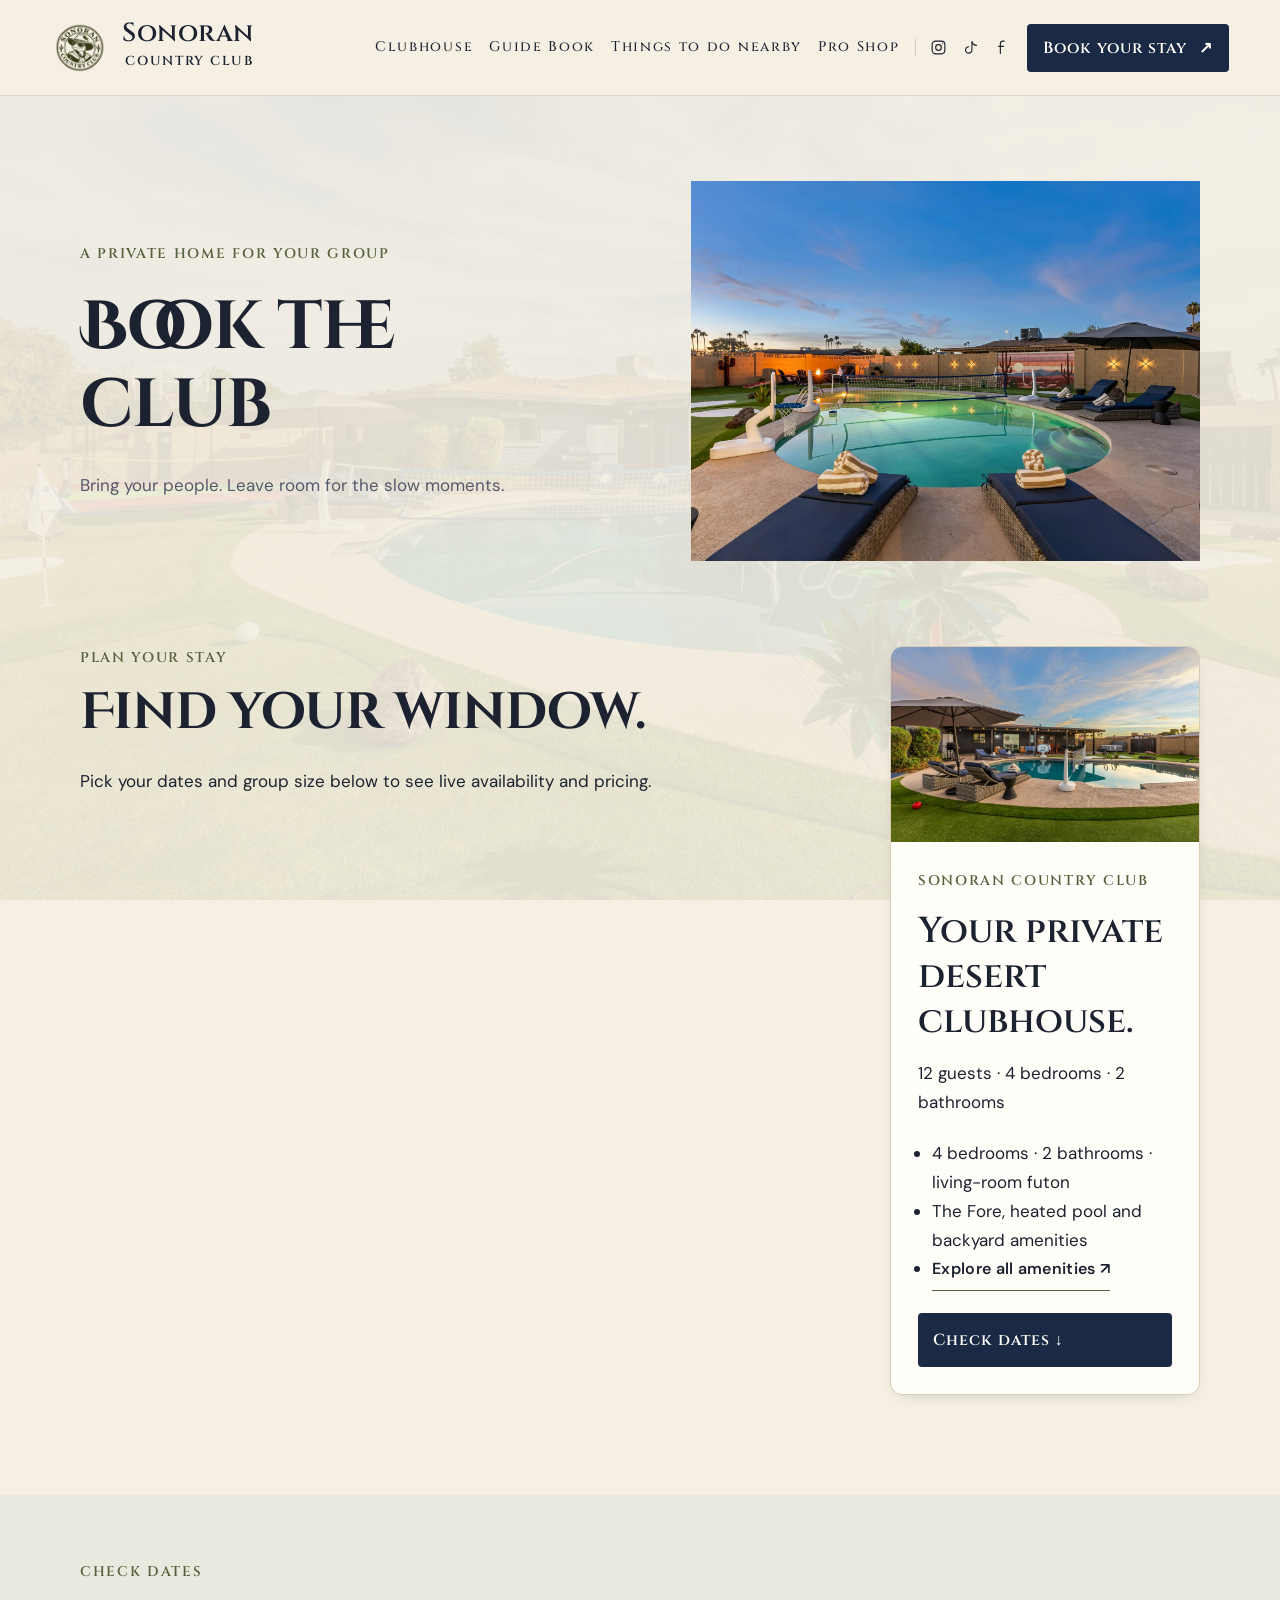
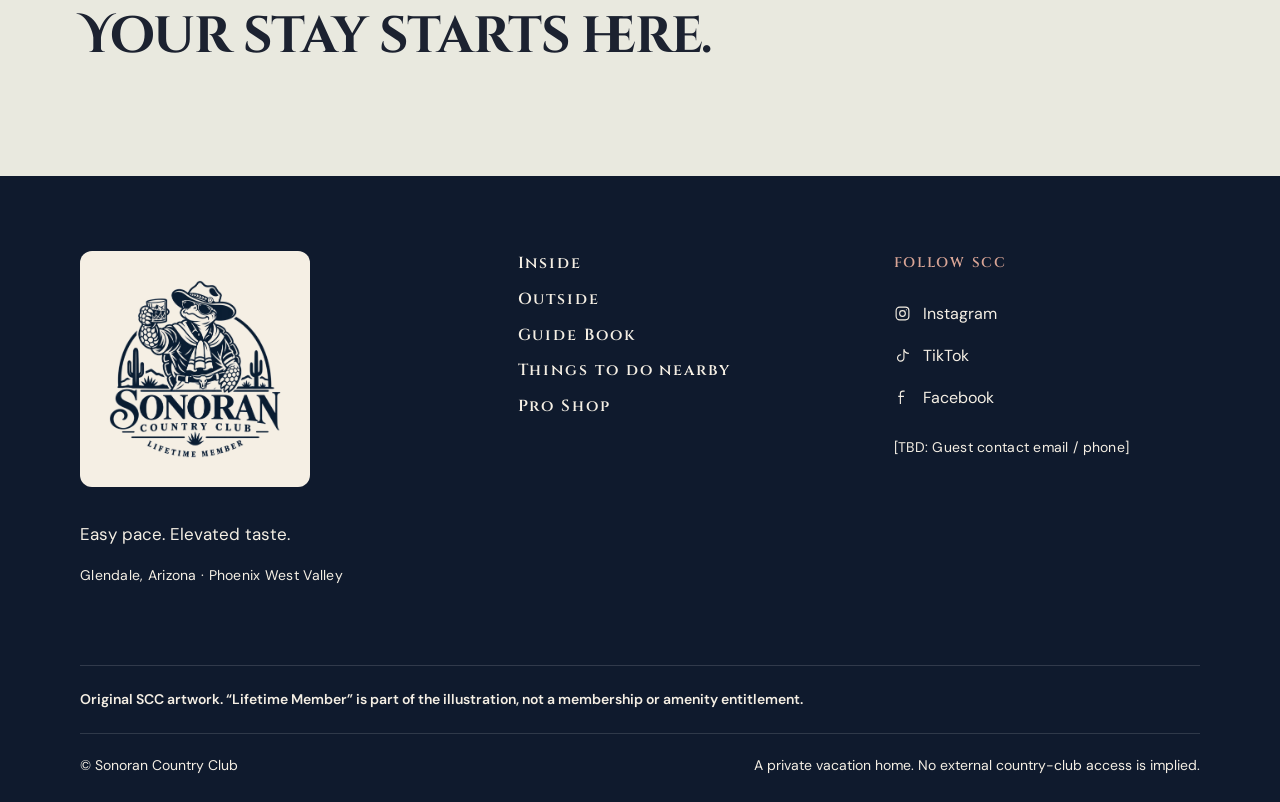
==== commit 33178375: "Book page: show live widget, remove preview notices, fix tagline" ====
--- a/book/index.html
+++ b/book/index.html
@@ -1,8 +1,8 @@
 <!DOCTYPE html>
 
-<html lang="en"><head><meta charset="utf-8"/><meta content="width=device-width,initial-scale=1" name="viewport"/><meta content="noindex,nofollow,noarchive" name="robots"/><meta content="#172d38" name="theme-color"/><title>Plan your stay | Sonoran Country Club</title><meta content="Plan a stay at Sonoran Country Club. Live availability and checkout are not connected in this design preview." name="description"/><link href="https://www.sonorancountryclub.com/book/" rel="canonical"/><meta content="website" property="og:type"/><meta content="Plan your stay | Sonoran Country Club" property="og:title"/><meta content="Plan a stay at Sonoran Country Club. Live availability and checkout are not connected in this design preview." property="og:description"/><meta content="https://www.sonorancountryclub.com/book/" property="og:url"/><meta content="https://www.sonorancountryclub.com/assets/photos/pool/twilight-pool-umbrella-loungers-patio.webp" property="og:image"/><meta content="Twilight pool view with umbrella-shaded loungers, a volleyball net and the illuminated covered patio beyond." property="og:image:alt"/><meta content="summary_large_image" name="twitter:card"/><link href="/assets/tokens.css" rel="stylesheet"/><link href="/assets/style.css" rel="stylesheet"/><script type="application/ld+json">{"@context": "https://schema.org", "@type": ["VacationRental", "LodgingBusiness"], "@id": "https://www.sonorancountryclub.com/#property", "name": "Sonoran Country Club", "url": "https://www.sonorancountryclub.com/", "description": "Welcome to Sonoran Country Club, your private backyard clubhouse in Glendale. Play a round on The Fore at Sonoran, our four-hole mini golf course with breaks and sand traps. Cool off in the heated pool, challenge the crew to pickleball, then catch the game on the covered patio at \"Bogey's Oasis.\" After sunset, grab a seat by the fire pit or settle into the 6 person hot tub.", "image": "https://www.sonorancountryclub.com/assets/photos/pool/twilight-pool-umbrella-loungers-patio.webp", "address": {"@type": "PostalAddress", "addressLocality": "Glendale"}, "checkinTime": "16:00", "checkoutTime": "10:00", "petsAllowed": false, "containsPlace": {"@type": "Accommodation", "additionalType": "Entire home", "numberOfBedrooms": 4, "numberOfBathroomsTotal": 2, "occupancy": {"@type": "QuantitativeValue", "value": 12}}, "sameAs": ["https://www.instagram.com/sonorancountryclub/", "https://www.tiktok.com/@sonorancc"]}</script><script defer="" src="/assets/site.js"></script><link href="/assets/brand/favicon.png" rel="icon" type="image/png"/><link href="/assets/readability.css" rel="stylesheet"/></head><body class="page-book"><a class="skip" href="#main">Skip to content</a><div class="preview-bar">PRIVATE DESIGN PREVIEW <span>— Not accepting reservations on this preview</span></div><header class="site-header"><a aria-label="Sonoran Country Club home" class="brand-lockup" href="/"><img alt="Sonoran Country Club original seal" class="header-monogram" height="58" src="/assets/brand/seal-web.webp" width="63"/><span class="wordmark">Sonoran<span>COUNTRY CLUB</span></span></a><button aria-controls="main-nav" aria-expanded="false" class="menu-toggle">Menu <span aria-hidden="true">☰</span></button><nav aria-label="Main navigation" id="main-nav"><a href="/">Clubhouse</a><a href="/guide/">Guide Book</a><a href="/nearby/">Things to do nearby</a><a href="/shop/">Pro Shop</a><div class="socials"><a aria-label="Sonoran Country Club on Instagram" href="https://www.instagram.com/sonorancountryclub/" rel="noopener noreferrer" target="_blank"><svg aria-hidden="true" viewbox="0 0 24 24"><rect height="18" rx="5" width="18" x="3" y="3"></rect><circle cx="12" cy="12" r="4"></circle><circle class="dot" cx="17.5" cy="6.7" r=".8"></circle></svg><span>Instagram</span></a><a aria-label="Sonoran Country Club on TikTok" href="https://www.tiktok.com/@sonorancc" rel="noopener noreferrer" target="_blank"><svg aria-hidden="true" viewbox="0 0 24 24"><path d="M14 3v12.5a4.5 4.5 0 1 1-4-4.47M14 3c.6 4 3 6 7 6"></path></svg><span>TikTok</span></a><a aria-label="Sonoran Country Club on Facebook" href="https://www.facebook.com/profile.php?id=61595750133913" rel="noopener noreferrer" target="_blank"><svg aria-hidden="true" viewbox="0 0 24 24"><path d="M15 3h-2.5A3.5 3.5 0 0 0 9 6.5V21M6 10.5h8"></path></svg><span>Facebook</span></a></div><a aria-current="page" class="button small" href="/book/">Book your stay <span aria-hidden="true">↗</span></a></nav></header><main id="main"><section class="page-heading booking-heading"><div><p class="eyebrow">A PRIVATE HOME FOR YOUR GROUP</p><h1>Book the<br/>club</h1><p>Bring your people. Leave room for the slow moments.</p></div><img alt="Illuminated backyard pool at dusk with a volleyball net, basketball hoop and blue loungers topped with towels." class="" decoding="async" fetchpriority="high" height="1333" loading="eager" src="/assets/photos/pool/illuminated-pool-blue-loungers-evening.webp" width="2000"/></section><section class="section booking-layout"><div class="calendar-panel"><p class="eyebrow">PLAN YOUR STAY</p><h2>Find your window.</h2><div class="snapshot-note" role="status"><strong>Live availability and checkout are not connected yet in this preview.</strong><p>No dates or availability are shown. Once connected, the official Hospitable booking flow will confirm availability, rates, stay rules and checkout.</p></div><p class="fine-print">This is a design preview only. No reservation or payment can be submitted here.</p></div><aside class="stay-card"><img alt="Twilight pool view with umbrella-shaded loungers, a volleyball net and the illuminated covered patio beyond." class="" decoding="async" height="1333" loading="lazy" src="/assets/photos/pool/twilight-pool-umbrella-loungers-patio.webp" width="2000"/><div><p class="eyebrow">SONORAN COUNTRY CLUB</p><h3>Your private<br/>desert clubhouse.</h3><p>12 guests · 4 bedrooms · 2 bathrooms</p><ul><li>4 bedrooms · 2 bathrooms · living-room futon</li><li>The Fore, heated pool and backyard amenities</li><li><a class="text-link" href="/outside/#amenities">Explore all amenities ↗</a></li></ul><a class="button" href="#hospitable-widget">Booking preview ↗</a><p class="fine-print">Preview only. This button takes you to the future booking-widget location; it does not submit a reservation.</p></div></aside></section><section class="widget-section section" id="hospitable-widget"><p class="eyebrow">THE FINAL STEP, WHEN WE’RE READY</p><h2>Your stay starts here.</h2><!-- [TBD: Paste official Hospitable Direct booking widget embed here after approval.] The official live widget is the source of truth for availability, rates, rules and checkout. Do not build a separate payment flow. --><div class="widget-slot"><span class="eyebrow">HOSPITABLE DIRECT · RESERVED EMBED SPACE</span><h3>Booking opens here.</h3><p><script
+<html lang="en"><head><meta charset="utf-8"/><meta content="width=device-width,initial-scale=1" name="viewport"/><meta content="noindex,nofollow,noarchive" name="robots"/><meta content="#172d38" name="theme-color"/><title>Plan your stay | Sonoran Country Club</title><meta content="Check live availability and book your stay at Sonoran Country Club in Glendale, Arizona." name="description"/><link href="https://www.sonorancountryclub.com/book/" rel="canonical"/><meta content="website" property="og:type"/><meta content="Plan your stay | Sonoran Country Club" property="og:title"/><meta content="Check live availability and book your stay at Sonoran Country Club in Glendale, Arizona." property="og:description"/><meta content="https://www.sonorancountryclub.com/book/" property="og:url"/><meta content="https://www.sonorancountryclub.com/assets/photos/pool/twilight-pool-umbrella-loungers-patio.webp" property="og:image"/><meta content="Twilight pool view with umbrella-shaded loungers, a volleyball net and the illuminated covered patio beyond." property="og:image:alt"/><meta content="summary_large_image" name="twitter:card"/><link href="/assets/tokens.css" rel="stylesheet"/><link href="/assets/style.css" rel="stylesheet"/><script type="application/ld+json">{"@context": "https://schema.org", "@type": ["VacationRental", "LodgingBusiness"], "@id": "https://www.sonorancountryclub.com/#property", "name": "Sonoran Country Club", "url": "https://www.sonorancountryclub.com/", "description": "Welcome to Sonoran Country Club, your private backyard clubhouse in Glendale. Play a round on The Fore at Sonoran, our four-hole mini golf course with breaks and sand traps. Cool off in the heated pool, challenge the crew to pickleball, then catch the game on the covered patio at \"Bogey's Oasis.\" After sunset, grab a seat by the fire pit or settle into the 6 person hot tub.", "image": "https://www.sonorancountryclub.com/assets/photos/pool/twilight-pool-umbrella-loungers-patio.webp", "address": {"@type": "PostalAddress", "addressLocality": "Glendale"}, "checkinTime": "16:00", "checkoutTime": "10:00", "petsAllowed": false, "containsPlace": {"@type": "Accommodation", "additionalType": "Entire home", "numberOfBedrooms": 4, "numberOfBathroomsTotal": 2, "occupancy": {"@type": "QuantitativeValue", "value": 12}}, "sameAs": ["https://www.instagram.com/sonorancountryclub/", "https://www.tiktok.com/@sonorancc"]}</script><script defer="" src="/assets/site.js"></script><link href="/assets/brand/favicon.png" rel="icon" type="image/png"/><link href="/assets/readability.css" rel="stylesheet"/></head><body class="page-book"><a class="skip" href="#main">Skip to content</a><header class="site-header"><a aria-label="Sonoran Country Club home" class="brand-lockup" href="/"><img alt="Sonoran Country Club original seal" class="header-monogram" height="58" src="/assets/brand/seal-web.webp" width="63"/><span class="wordmark">Sonoran<span>COUNTRY CLUB</span></span></a><button aria-controls="main-nav" aria-expanded="false" class="menu-toggle">Menu <span aria-hidden="true">☰</span></button><nav aria-label="Main navigation" id="main-nav"><a href="/">Clubhouse</a><a href="/guide/">Guide Book</a><a href="/nearby/">Things to do nearby</a><a href="/shop/">Pro Shop</a><div class="socials"><a aria-label="Sonoran Country Club on Instagram" href="https://www.instagram.com/sonorancountryclub/" rel="noopener noreferrer" target="_blank"><svg aria-hidden="true" viewbox="0 0 24 24"><rect height="18" rx="5" width="18" x="3" y="3"></rect><circle cx="12" cy="12" r="4"></circle><circle class="dot" cx="17.5" cy="6.7" r=".8"></circle></svg><span>Instagram</span></a><a aria-label="Sonoran Country Club on TikTok" href="https://www.tiktok.com/@sonorancc" rel="noopener noreferrer" target="_blank"><svg aria-hidden="true" viewbox="0 0 24 24"><path d="M14 3v12.5a4.5 4.5 0 1 1-4-4.47M14 3c.6 4 3 6 7 6"></path></svg><span>TikTok</span></a><a aria-label="Sonoran Country Club on Facebook" href="https://www.facebook.com/profile.php?id=61595750133913" rel="noopener noreferrer" target="_blank"><svg aria-hidden="true" viewbox="0 0 24 24"><path d="M15 3h-2.5A3.5 3.5 0 0 0 9 6.5V21M6 10.5h8"></path></svg><span>Facebook</span></a></div><a aria-current="page" class="button small" href="/book/">Book your stay <span aria-hidden="true">↗</span></a></nav></header><main id="main"><section class="page-heading booking-heading"><div><p class="eyebrow">A PRIVATE HOME FOR YOUR GROUP</p><h1>Book the<br/>club</h1><p>Bring your people. Leave room for the slow moments.</p></div><img alt="Illuminated backyard pool at dusk with a volleyball net, basketball hoop and blue loungers topped with towels." class="" decoding="async" fetchpriority="high" height="1333" loading="eager" src="/assets/photos/pool/illuminated-pool-blue-loungers-evening.webp" width="2000"/></section><section class="section booking-layout"><div class="calendar-panel"><p class="eyebrow">PLAN YOUR STAY</p><h2>Find your window.</h2><p>Pick your dates and group size below to see live availability and pricing.</p></div><aside class="stay-card"><img alt="Twilight pool view with umbrella-shaded loungers, a volleyball net and the illuminated covered patio beyond." class="" decoding="async" height="1333" loading="lazy" src="/assets/photos/pool/twilight-pool-umbrella-loungers-patio.webp" width="2000"/><div><p class="eyebrow">SONORAN COUNTRY CLUB</p><h3>Your private<br/>desert clubhouse.</h3><p>12 guests · 4 bedrooms · 2 bathrooms</p><ul><li>4 bedrooms · 2 bathrooms · living-room futon</li><li>The Fore, heated pool and backyard amenities</li><li><a class="text-link" href="/outside/#amenities">Explore all amenities ↗</a></li></ul><a class="button" href="#hospitable-widget">Check dates ↓</a></div></aside></section><section class="widget-section section" id="hospitable-widget"><p class="eyebrow">CHECK DATES</p><h2>Your stay starts here.</h2><div class="widget-slot" style="border:0;padding:0;background:none;"><script
   src="https://cdn.hsptb.com/direct-booking-widget/widget-loader.prod.js"
   data-site-uuid="a32e2ec5-080a-4432-a11f-4858614fbca3"
   data-property-id="2520169"
   data-theme="multi">
-</script></p><p>Final availability, rates and checkout will be handled by Hospitable.<br/>No payment or reservation is collected in this preview.</p></div></section></main><footer><div class="footer-main"><div><a aria-label="Sonoran Country Club home" class="footer-badge cream-art-panel" href="/"><img alt="Original Sonoran Country Club Bogey badge with Lifetime Member artwork" height="234" src="/assets/brand/lifetime-web.webp" width="240"/></a><p class="footer-tagline">Easy pace. elevated taste.</p><p>Glendale, Arizona · Phoenix West Valley</p></div><div><div class="footer-nav"><a href="/inside/">Inside</a><a href="/outside/">Outside</a><a href="/guide/">Guide Book</a><a href="/nearby/">Things to do nearby</a><a href="/shop/">Pro Shop</a></div></div><div><span class="eyebrow">Follow SCC</span><div class="socials"><a aria-label="Sonoran Country Club on Instagram" href="https://www.instagram.com/sonorancountryclub/" rel="noopener noreferrer" target="_blank"><svg aria-hidden="true" viewbox="0 0 24 24"><rect height="18" rx="5" width="18" x="3" y="3"></rect><circle cx="12" cy="12" r="4"></circle><circle class="dot" cx="17.5" cy="6.7" r=".8"></circle></svg><span>Instagram</span></a><a aria-label="Sonoran Country Club on TikTok" href="https://www.tiktok.com/@sonorancc" rel="noopener noreferrer" target="_blank"><svg aria-hidden="true" viewbox="0 0 24 24"><path d="M14 3v12.5a4.5 4.5 0 1 1-4-4.47M14 3c.6 4 3 6 7 6"></path></svg><span>TikTok</span></a><a aria-label="Sonoran Country Club on Facebook" href="https://www.facebook.com/profile.php?id=61595750133913" rel="noopener noreferrer" target="_blank"><svg aria-hidden="true" viewbox="0 0 24 24"><path d="M15 3h-2.5A3.5 3.5 0 0 0 9 6.5V21M6 10.5h8"></path></svg><span>Facebook</span></a></div><p class="contact-placeholder">[TBD: Guest contact email / phone]</p></div></div><div class="brand-art-note">Original SCC artwork. “Lifetime Member” is part of the illustration, not a membership or amenity entitlement.</div><div class="footer-bottom"><span>© Sonoran Country Club · Private preview</span><span>A private vacation home. No external country-club access is implied.</span></div></footer></body></html>
+</script></div></section></main><footer><div class="footer-main"><div><a aria-label="Sonoran Country Club home" class="footer-badge cream-art-panel" href="/"><img alt="Original Sonoran Country Club Bogey badge with Lifetime Member artwork" height="234" src="/assets/brand/lifetime-web.webp" width="240"/></a><p class="footer-tagline">Easy pace. Elevated taste.</p><p>Glendale, Arizona · Phoenix West Valley</p></div><div><div class="footer-nav"><a href="/inside/">Inside</a><a href="/outside/">Outside</a><a href="/guide/">Guide Book</a><a href="/nearby/">Things to do nearby</a><a href="/shop/">Pro Shop</a></div></div><div><span class="eyebrow">Follow SCC</span><div class="socials"><a aria-label="Sonoran Country Club on Instagram" href="https://www.instagram.com/sonorancountryclub/" rel="noopener noreferrer" target="_blank"><svg aria-hidden="true" viewbox="0 0 24 24"><rect height="18" rx="5" width="18" x="3" y="3"></rect><circle cx="12" cy="12" r="4"></circle><circle class="dot" cx="17.5" cy="6.7" r=".8"></circle></svg><span>Instagram</span></a><a aria-label="Sonoran Country Club on TikTok" href="https://www.tiktok.com/@sonorancc" rel="noopener noreferrer" target="_blank"><svg aria-hidden="true" viewbox="0 0 24 24"><path d="M14 3v12.5a4.5 4.5 0 1 1-4-4.47M14 3c.6 4 3 6 7 6"></path></svg><span>TikTok</span></a><a aria-label="Sonoran Country Club on Facebook" href="https://www.facebook.com/profile.php?id=61595750133913" rel="noopener noreferrer" target="_blank"><svg aria-hidden="true" viewbox="0 0 24 24"><path d="M15 3h-2.5A3.5 3.5 0 0 0 9 6.5V21M6 10.5h8"></path></svg><span>Facebook</span></a></div><p class="contact-placeholder">[TBD: Guest contact email / phone]</p></div></div><div class="brand-art-note">Original SCC artwork. “Lifetime Member” is part of the illustration, not a membership or amenity entitlement.</div><div class="footer-bottom"><span>© Sonoran Country Club</span><span>A private vacation home. No external country-club access is implied.</span></div></footer></body></html>
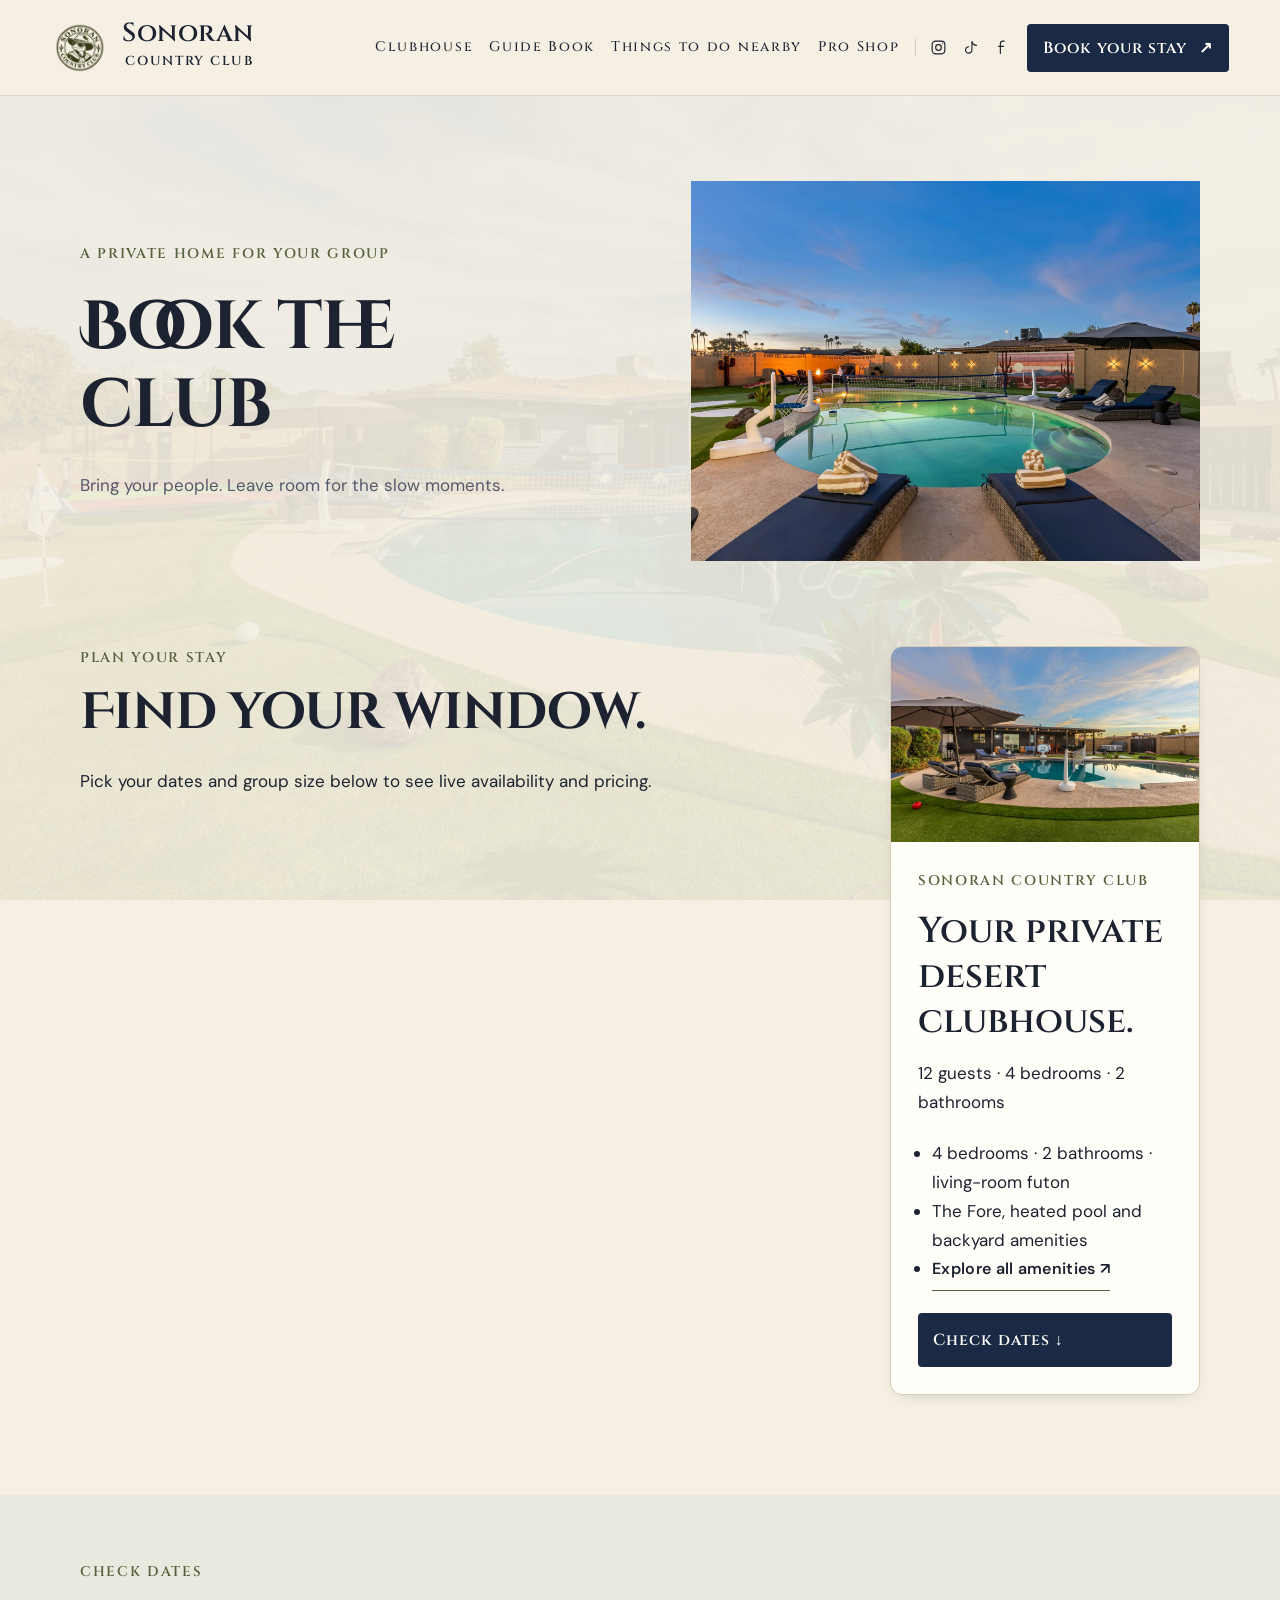
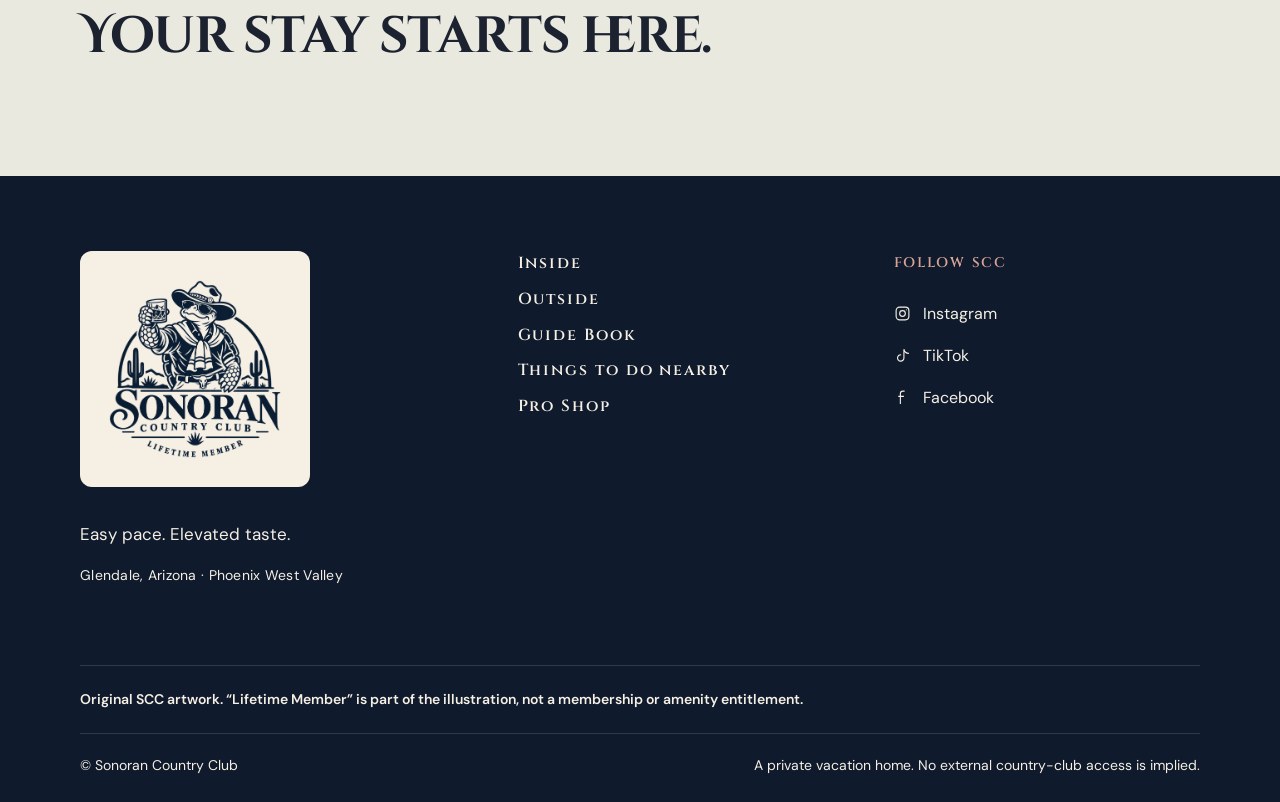
==== commit e7f4e2d5: "Remove guest contact placeholder from footers" ====
--- a/book/index.html
+++ b/book/index.html
@@ -5,4 +5,4 @@
   data-site-uuid="a32e2ec5-080a-4432-a11f-4858614fbca3"
   data-property-id="2520169"
   data-theme="multi">
-</script></div></section></main><footer><div class="footer-main"><div><a aria-label="Sonoran Country Club home" class="footer-badge cream-art-panel" href="/"><img alt="Original Sonoran Country Club Bogey badge with Lifetime Member artwork" height="234" src="/assets/brand/lifetime-web.webp" width="240"/></a><p class="footer-tagline">Easy pace. Elevated taste.</p><p>Glendale, Arizona · Phoenix West Valley</p></div><div><div class="footer-nav"><a href="/inside/">Inside</a><a href="/outside/">Outside</a><a href="/guide/">Guide Book</a><a href="/nearby/">Things to do nearby</a><a href="/shop/">Pro Shop</a></div></div><div><span class="eyebrow">Follow SCC</span><div class="socials"><a aria-label="Sonoran Country Club on Instagram" href="https://www.instagram.com/sonorancountryclub/" rel="noopener noreferrer" target="_blank"><svg aria-hidden="true" viewbox="0 0 24 24"><rect height="18" rx="5" width="18" x="3" y="3"></rect><circle cx="12" cy="12" r="4"></circle><circle class="dot" cx="17.5" cy="6.7" r=".8"></circle></svg><span>Instagram</span></a><a aria-label="Sonoran Country Club on TikTok" href="https://www.tiktok.com/@sonorancc" rel="noopener noreferrer" target="_blank"><svg aria-hidden="true" viewbox="0 0 24 24"><path d="M14 3v12.5a4.5 4.5 0 1 1-4-4.47M14 3c.6 4 3 6 7 6"></path></svg><span>TikTok</span></a><a aria-label="Sonoran Country Club on Facebook" href="https://www.facebook.com/profile.php?id=61595750133913" rel="noopener noreferrer" target="_blank"><svg aria-hidden="true" viewbox="0 0 24 24"><path d="M15 3h-2.5A3.5 3.5 0 0 0 9 6.5V21M6 10.5h8"></path></svg><span>Facebook</span></a></div><p class="contact-placeholder">[TBD: Guest contact email / phone]</p></div></div><div class="brand-art-note">Original SCC artwork. “Lifetime Member” is part of the illustration, not a membership or amenity entitlement.</div><div class="footer-bottom"><span>© Sonoran Country Club</span><span>A private vacation home. No external country-club access is implied.</span></div></footer></body></html>
+</script></div></section></main><footer><div class="footer-main"><div><a aria-label="Sonoran Country Club home" class="footer-badge cream-art-panel" href="/"><img alt="Original Sonoran Country Club Bogey badge with Lifetime Member artwork" height="234" src="/assets/brand/lifetime-web.webp" width="240"/></a><p class="footer-tagline">Easy pace. Elevated taste.</p><p>Glendale, Arizona · Phoenix West Valley</p></div><div><div class="footer-nav"><a href="/inside/">Inside</a><a href="/outside/">Outside</a><a href="/guide/">Guide Book</a><a href="/nearby/">Things to do nearby</a><a href="/shop/">Pro Shop</a></div></div><div><span class="eyebrow">Follow SCC</span><div class="socials"><a aria-label="Sonoran Country Club on Instagram" href="https://www.instagram.com/sonorancountryclub/" rel="noopener noreferrer" target="_blank"><svg aria-hidden="true" viewbox="0 0 24 24"><rect height="18" rx="5" width="18" x="3" y="3"></rect><circle cx="12" cy="12" r="4"></circle><circle class="dot" cx="17.5" cy="6.7" r=".8"></circle></svg><span>Instagram</span></a><a aria-label="Sonoran Country Club on TikTok" href="https://www.tiktok.com/@sonorancc" rel="noopener noreferrer" target="_blank"><svg aria-hidden="true" viewbox="0 0 24 24"><path d="M14 3v12.5a4.5 4.5 0 1 1-4-4.47M14 3c.6 4 3 6 7 6"></path></svg><span>TikTok</span></a><a aria-label="Sonoran Country Club on Facebook" href="https://www.facebook.com/profile.php?id=61595750133913" rel="noopener noreferrer" target="_blank"><svg aria-hidden="true" viewbox="0 0 24 24"><path d="M15 3h-2.5A3.5 3.5 0 0 0 9 6.5V21M6 10.5h8"></path></svg><span>Facebook</span></a></div></div></div><div class="brand-art-note">Original SCC artwork. “Lifetime Member” is part of the illustration, not a membership or amenity entitlement.</div><div class="footer-bottom"><span>© Sonoran Country Club</span><span>A private vacation home. No external country-club access is implied.</span></div></footer></body></html>
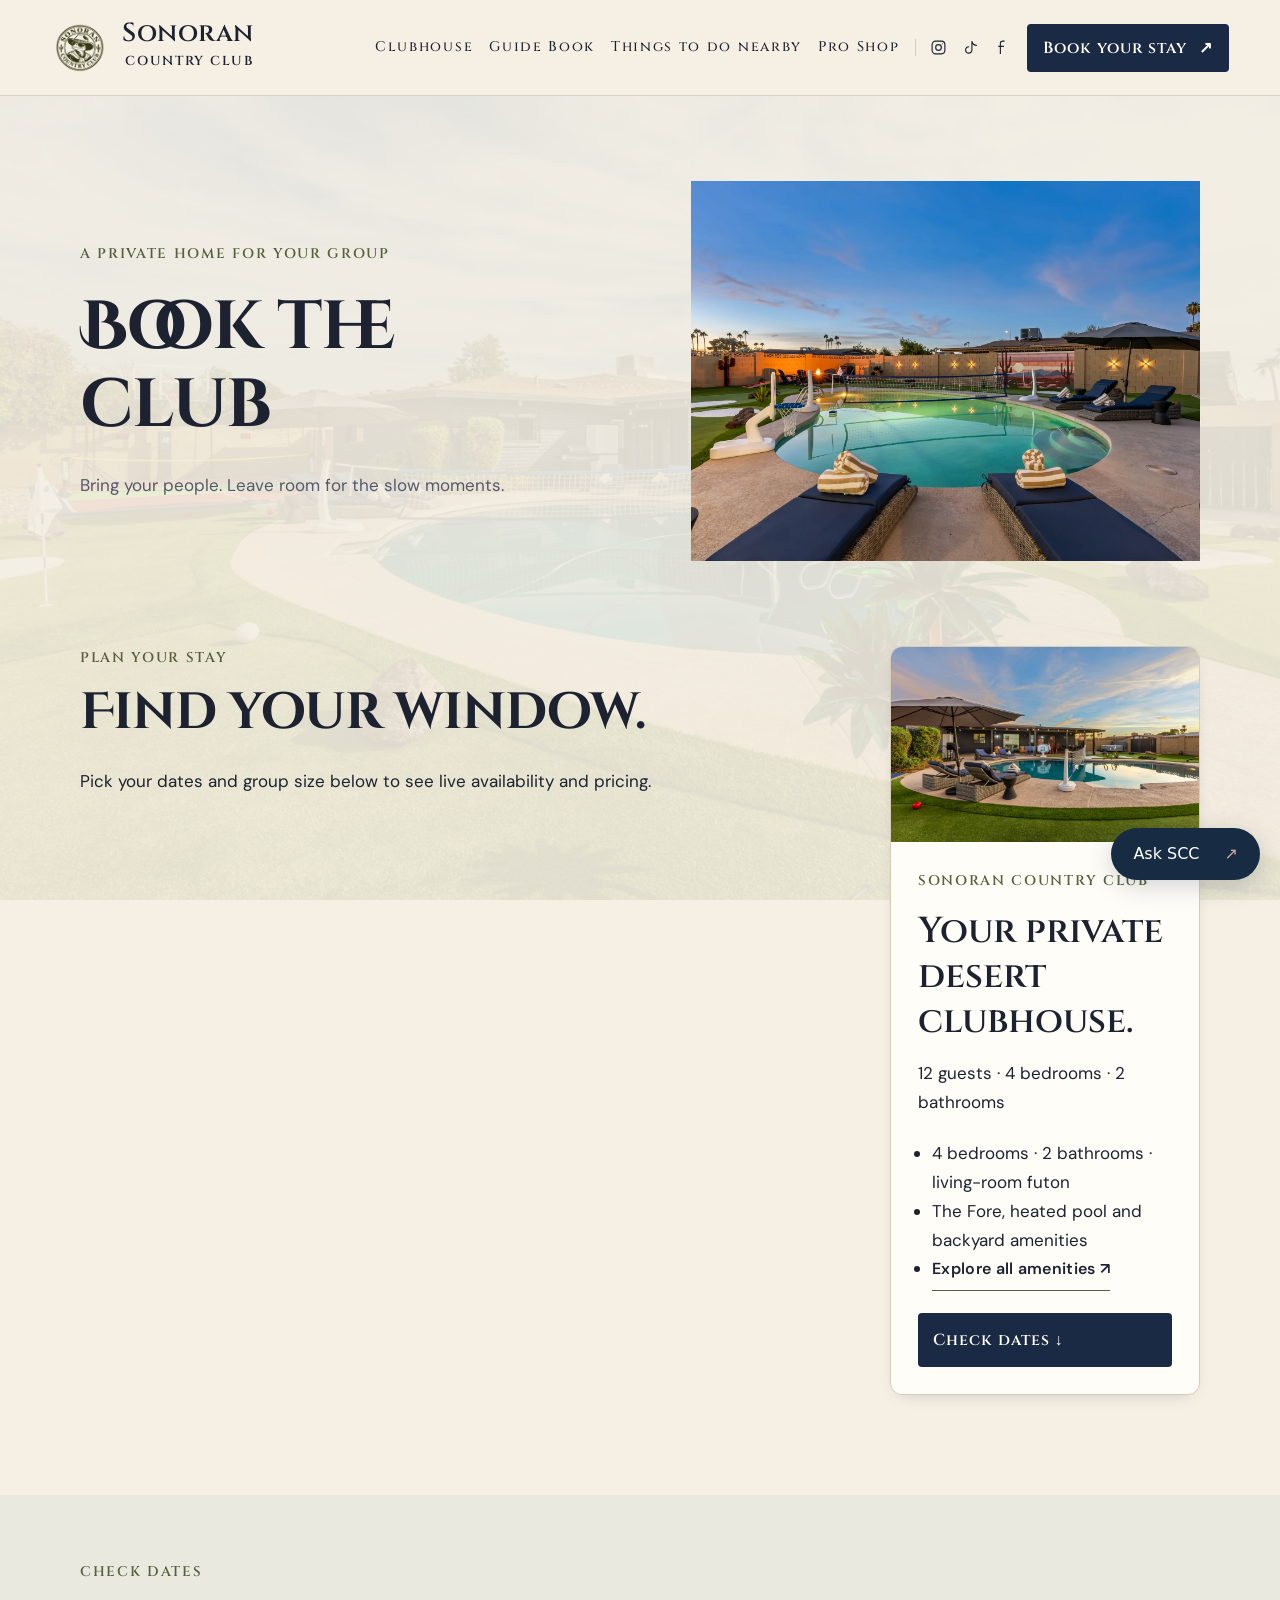
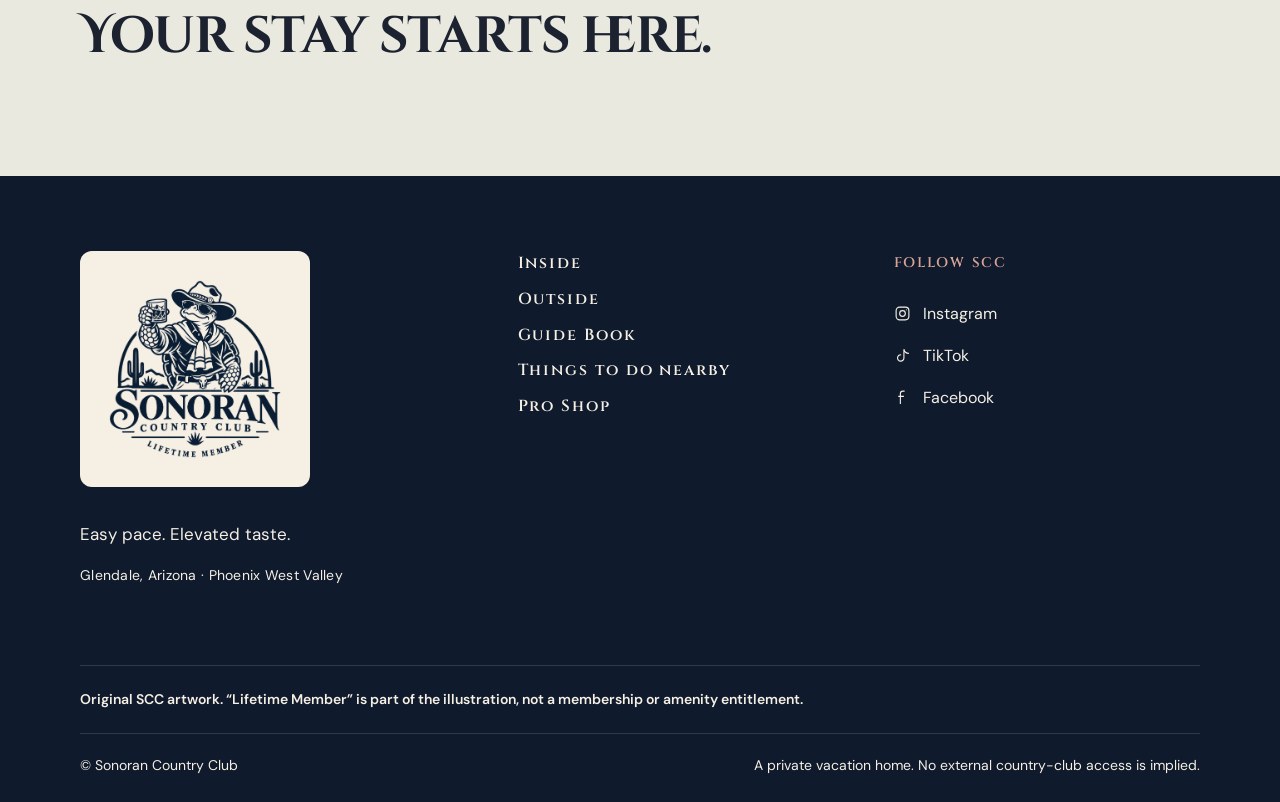
==== commit 3cacbcbd: "Add live SCC guide assistant chat widget Wire Ask SCC floating chat to the Cloudflare Worker on publ" ====
--- a/book/index.html
+++ b/book/index.html
@@ -5,4 +5,5 @@
   data-site-uuid="a32e2ec5-080a-4432-a11f-4858614fbca3"
   data-property-id="2520169"
   data-theme="multi">
-</script></div></section></main><footer><div class="footer-main"><div><a aria-label="Sonoran Country Club home" class="footer-badge cream-art-panel" href="/"><img alt="Original Sonoran Country Club Bogey badge with Lifetime Member artwork" height="234" src="/assets/brand/lifetime-web.webp" width="240"/></a><p class="footer-tagline">Easy pace. Elevated taste.</p><p>Glendale, Arizona · Phoenix West Valley</p></div><div><div class="footer-nav"><a href="/inside/">Inside</a><a href="/outside/">Outside</a><a href="/guide/">Guide Book</a><a href="/nearby/">Things to do nearby</a><a href="/shop/">Pro Shop</a></div></div><div><span class="eyebrow">Follow SCC</span><div class="socials"><a aria-label="Sonoran Country Club on Instagram" href="https://www.instagram.com/sonorancountryclub/" rel="noopener noreferrer" target="_blank"><svg aria-hidden="true" viewbox="0 0 24 24"><rect height="18" rx="5" width="18" x="3" y="3"></rect><circle cx="12" cy="12" r="4"></circle><circle class="dot" cx="17.5" cy="6.7" r=".8"></circle></svg><span>Instagram</span></a><a aria-label="Sonoran Country Club on TikTok" href="https://www.tiktok.com/@sonorancc" rel="noopener noreferrer" target="_blank"><svg aria-hidden="true" viewbox="0 0 24 24"><path d="M14 3v12.5a4.5 4.5 0 1 1-4-4.47M14 3c.6 4 3 6 7 6"></path></svg><span>TikTok</span></a><a aria-label="Sonoran Country Club on Facebook" href="https://www.facebook.com/profile.php?id=61595750133913" rel="noopener noreferrer" target="_blank"><svg aria-hidden="true" viewbox="0 0 24 24"><path d="M15 3h-2.5A3.5 3.5 0 0 0 9 6.5V21M6 10.5h8"></path></svg><span>Facebook</span></a></div></div></div><div class="brand-art-note">Original SCC artwork. “Lifetime Member” is part of the illustration, not a membership or amenity entitlement.</div><div class="footer-bottom"><span>© Sonoran Country Club</span><span>A private vacation home. No external country-club access is implied.</span></div></footer></body></html>
+</script></div></section></main><footer><div class="footer-main"><div><a aria-label="Sonoran Country Club home" class="footer-badge cream-art-panel" href="/"><img alt="Original Sonoran Country Club Bogey badge with Lifetime Member artwork" height="234" src="/assets/brand/lifetime-web.webp" width="240"/></a><p class="footer-tagline">Easy pace. Elevated taste.</p><p>Glendale, Arizona · Phoenix West Valley</p></div><div><div class="footer-nav"><a href="/inside/">Inside</a><a href="/outside/">Outside</a><a href="/guide/">Guide Book</a><a href="/nearby/">Things to do nearby</a><a href="/shop/">Pro Shop</a></div></div><div><span class="eyebrow">Follow SCC</span><div class="socials"><a aria-label="Sonoran Country Club on Instagram" href="https://www.instagram.com/sonorancountryclub/" rel="noopener noreferrer" target="_blank"><svg aria-hidden="true" viewbox="0 0 24 24"><rect height="18" rx="5" width="18" x="3" y="3"></rect><circle cx="12" cy="12" r="4"></circle><circle class="dot" cx="17.5" cy="6.7" r=".8"></circle></svg><span>Instagram</span></a><a aria-label="Sonoran Country Club on TikTok" href="https://www.tiktok.com/@sonorancc" rel="noopener noreferrer" target="_blank"><svg aria-hidden="true" viewbox="0 0 24 24"><path d="M14 3v12.5a4.5 4.5 0 1 1-4-4.47M14 3c.6 4 3 6 7 6"></path></svg><span>TikTok</span></a><a aria-label="Sonoran Country Club on Facebook" href="https://www.facebook.com/profile.php?id=61595750133913" rel="noopener noreferrer" target="_blank"><svg aria-hidden="true" viewbox="0 0 24 24"><path d="M15 3h-2.5A3.5 3.5 0 0 0 9 6.5V21M6 10.5h8"></path></svg><span>Facebook</span></a></div></div></div><div class="brand-art-note">Original SCC artwork. “Lifetime Member” is part of the illustration, not a membership or amenity entitlement.</div><div class="footer-bottom"><span>© Sonoran Country Club</span><span>A private vacation home. No external country-club access is implied.</span></div></footer><script src="/assets/assistant/scc-assistant.js" data-endpoint="https://scc-assistant.sonorantortoisecc.workers.dev/chat" defer></script>
+</body></html>
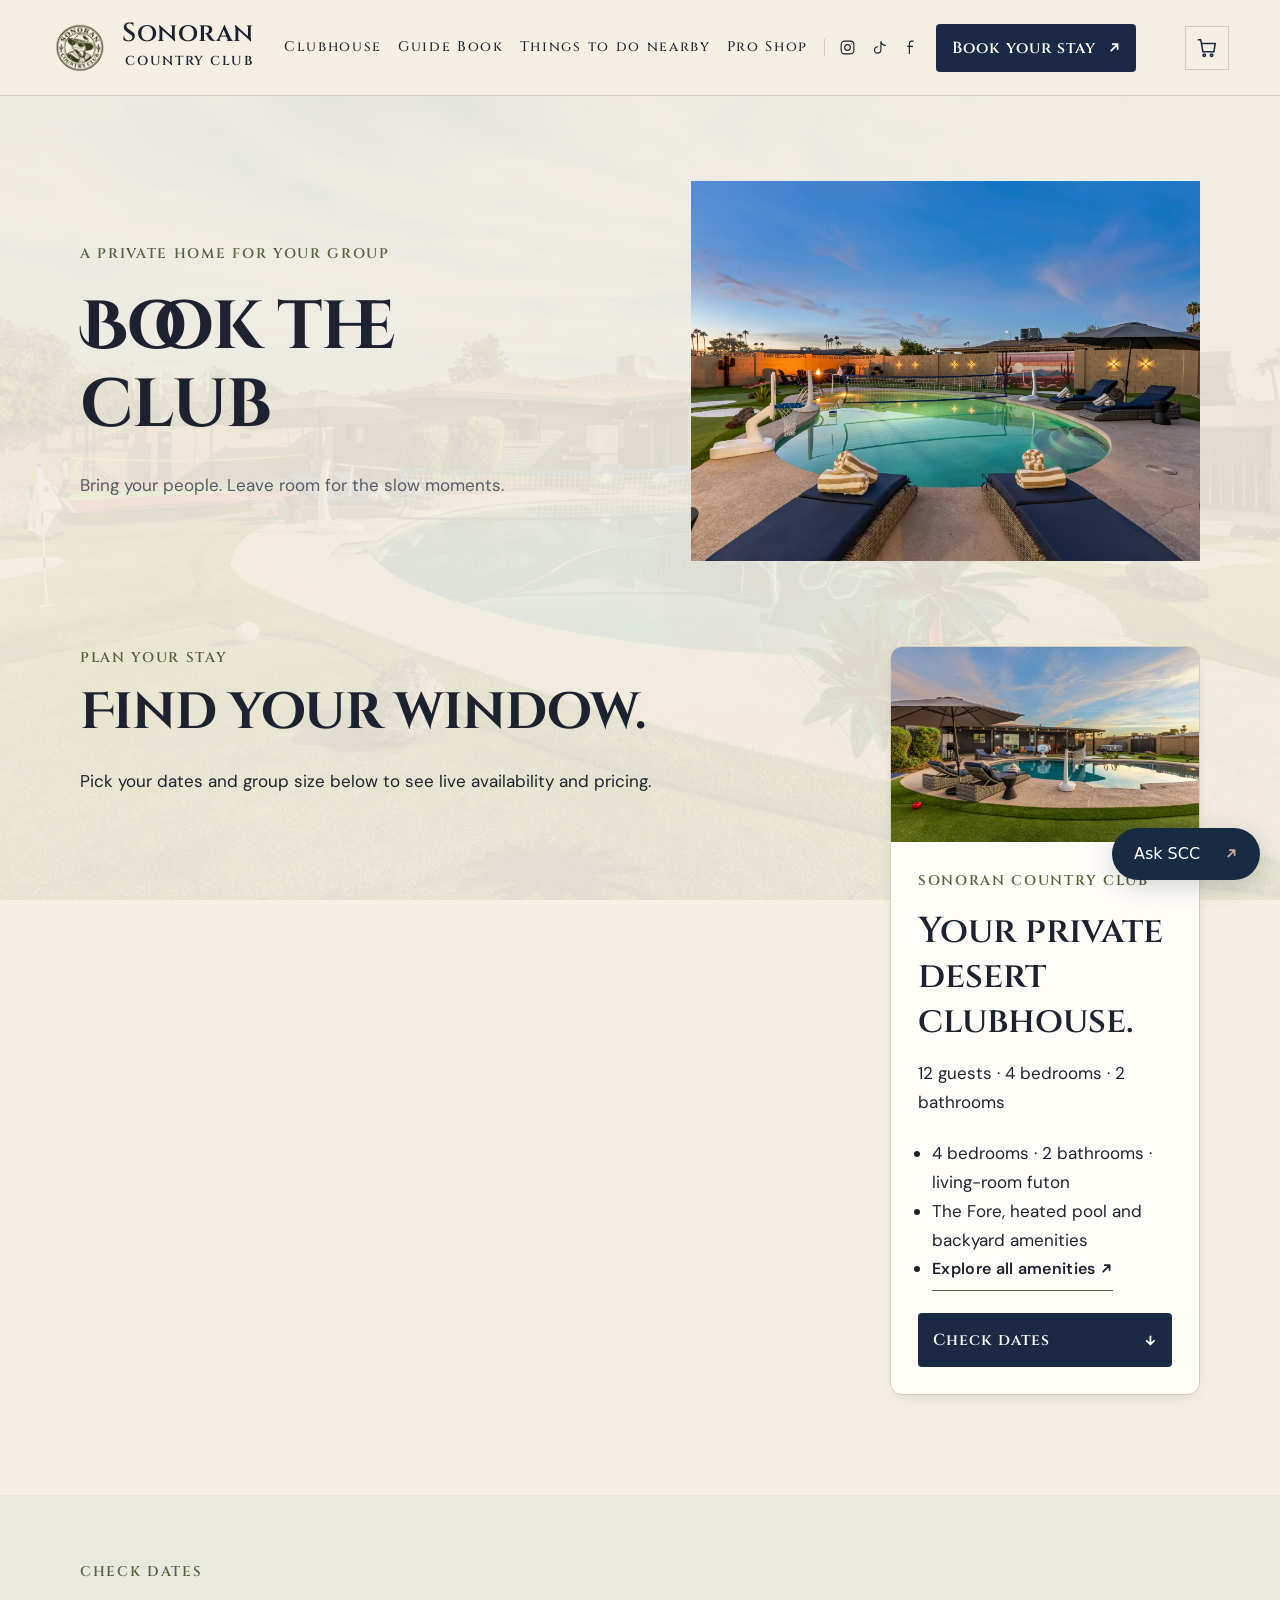
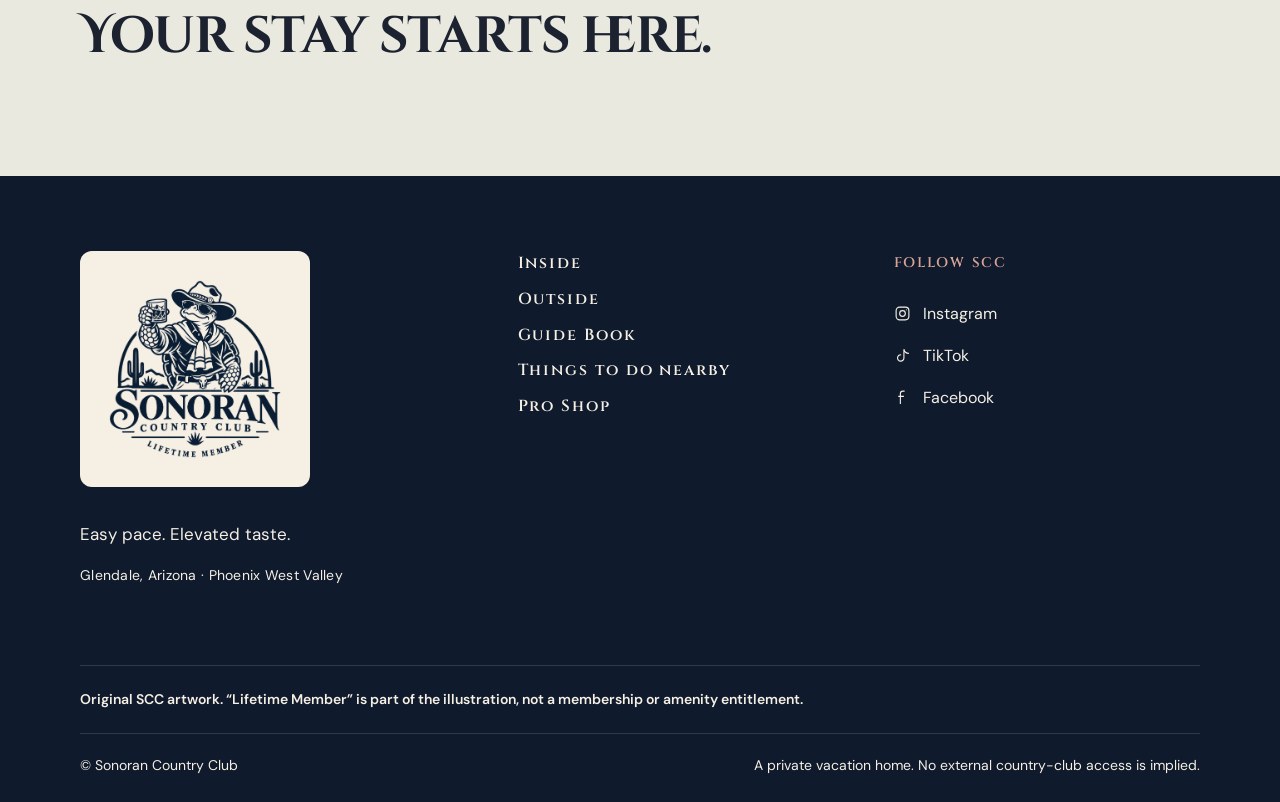
==== commit 37e01972: "Replace text arrows with inline SVG arrows (no iOS emoji rendering)" ====
--- a/book/index.html
+++ b/book/index.html
@@ -1,6 +1,6 @@
 <!DOCTYPE html>
 
-<html lang="en"><head><meta charset="utf-8"/><meta content="width=device-width,initial-scale=1" name="viewport"/><meta content="noindex,nofollow,noarchive" name="robots"/><meta content="#172d38" name="theme-color"/><title>Plan your stay | Sonoran Country Club</title><meta content="Check live availability and book your stay at Sonoran Country Club in Glendale, Arizona." name="description"/><link href="https://www.sonorancountryclub.com/book/" rel="canonical"/><meta content="website" property="og:type"/><meta content="Plan your stay | Sonoran Country Club" property="og:title"/><meta content="Check live availability and book your stay at Sonoran Country Club in Glendale, Arizona." property="og:description"/><meta content="https://www.sonorancountryclub.com/book/" property="og:url"/><meta content="https://www.sonorancountryclub.com/assets/photos/pool/twilight-pool-umbrella-loungers-patio.webp" property="og:image"/><meta content="Twilight pool view with umbrella-shaded loungers, a volleyball net and the illuminated covered patio beyond." property="og:image:alt"/><meta content="summary_large_image" name="twitter:card"/><link href="/assets/tokens.css" rel="stylesheet"/><link href="/assets/style.css" rel="stylesheet"/><script type="application/ld+json">{"@context": "https://schema.org", "@type": ["VacationRental", "LodgingBusiness"], "@id": "https://www.sonorancountryclub.com/#property", "name": "Sonoran Country Club", "url": "https://www.sonorancountryclub.com/", "description": "Welcome to Sonoran Country Club, your private backyard clubhouse in Glendale. Play a round on The Fore at Sonoran, our four-hole mini golf course with breaks and sand traps. Cool off in the heated pool, challenge the crew to pickleball, then catch the game on the covered patio at \"Bogey's Oasis.\" After sunset, grab a seat by the fire pit or settle into the 6 person hot tub.", "image": "https://www.sonorancountryclub.com/assets/photos/pool/twilight-pool-umbrella-loungers-patio.webp", "address": {"@type": "PostalAddress", "addressLocality": "Glendale"}, "checkinTime": "16:00", "checkoutTime": "10:00", "petsAllowed": false, "containsPlace": {"@type": "Accommodation", "additionalType": "Entire home", "numberOfBedrooms": 4, "numberOfBathroomsTotal": 2, "occupancy": {"@type": "QuantitativeValue", "value": 12}}, "sameAs": ["https://www.instagram.com/sonorancountryclub/", "https://www.tiktok.com/@sonorancc"]}</script><script defer="" src="/assets/site.js"></script><link href="/assets/brand/favicon.png" rel="icon" type="image/png"/><link href="/assets/readability.css" rel="stylesheet"/></head><body class="page-book"><a class="skip" href="#main">Skip to content</a><header class="site-header"><a aria-label="Sonoran Country Club home" class="brand-lockup" href="/"><img alt="Sonoran Country Club original seal" class="header-monogram" height="58" src="/assets/brand/seal-web.webp" width="63"/><span class="wordmark">Sonoran<span>COUNTRY CLUB</span></span></a><button aria-controls="main-nav" aria-expanded="false" class="menu-toggle">Menu <span aria-hidden="true">☰</span></button><nav aria-label="Main navigation" id="main-nav"><a href="/">Clubhouse</a><a href="/guide/">Guide Book</a><a href="/nearby/">Things to do nearby</a><a href="/shop/">Pro Shop</a><div class="socials"><a aria-label="Sonoran Country Club on Instagram" href="https://www.instagram.com/sonorancountryclub/" rel="noopener noreferrer" target="_blank"><svg aria-hidden="true" viewbox="0 0 24 24"><rect height="18" rx="5" width="18" x="3" y="3"></rect><circle cx="12" cy="12" r="4"></circle><circle class="dot" cx="17.5" cy="6.7" r=".8"></circle></svg><span>Instagram</span></a><a aria-label="Sonoran Country Club on TikTok" href="https://www.tiktok.com/@sonorancc" rel="noopener noreferrer" target="_blank"><svg aria-hidden="true" viewbox="0 0 24 24"><path d="M14 3v12.5a4.5 4.5 0 1 1-4-4.47M14 3c.6 4 3 6 7 6"></path></svg><span>TikTok</span></a><a aria-label="Sonoran Country Club on Facebook" href="https://www.facebook.com/profile.php?id=61595750133913" rel="noopener noreferrer" target="_blank"><svg aria-hidden="true" viewbox="0 0 24 24"><path d="M15 3h-2.5A3.5 3.5 0 0 0 9 6.5V21M6 10.5h8"></path></svg><span>Facebook</span></a></div><a aria-current="page" class="button small" href="/book/">Book your stay <span aria-hidden="true">↗</span></a></nav></header><main id="main"><section class="page-heading booking-heading"><div><p class="eyebrow">A PRIVATE HOME FOR YOUR GROUP</p><h1>Book the<br/>club</h1><p>Bring your people. Leave room for the slow moments.</p></div><img alt="Illuminated backyard pool at dusk with a volleyball net, basketball hoop and blue loungers topped with towels." class="" decoding="async" fetchpriority="high" height="1333" loading="eager" src="/assets/photos/pool/illuminated-pool-blue-loungers-evening.webp" width="2000"/></section><section class="section booking-layout"><div class="calendar-panel"><p class="eyebrow">PLAN YOUR STAY</p><h2>Find your window.</h2><p>Pick your dates and group size below to see live availability and pricing.</p></div><aside class="stay-card"><img alt="Twilight pool view with umbrella-shaded loungers, a volleyball net and the illuminated covered patio beyond." class="" decoding="async" height="1333" loading="lazy" src="/assets/photos/pool/twilight-pool-umbrella-loungers-patio.webp" width="2000"/><div><p class="eyebrow">SONORAN COUNTRY CLUB</p><h3>Your private<br/>desert clubhouse.</h3><p>12 guests · 4 bedrooms · 2 bathrooms</p><ul><li>4 bedrooms · 2 bathrooms · living-room futon</li><li>The Fore, heated pool and backyard amenities</li><li><a class="text-link" href="/outside/#amenities">Explore all amenities ↗</a></li></ul><a class="button" href="#hospitable-widget">Check dates ↓</a></div></aside></section><section class="widget-section section" id="hospitable-widget"><p class="eyebrow">CHECK DATES</p><h2>Your stay starts here.</h2><div class="widget-slot" style="border:0;padding:0;background:none;"><script
+<html lang="en"><head><meta charset="utf-8"/><meta content="width=device-width,initial-scale=1" name="viewport"/><meta content="noindex,nofollow,noarchive" name="robots"/><meta content="#172d38" name="theme-color"/><title>Plan your stay | Sonoran Country Club</title><meta content="Check live availability and book your stay at Sonoran Country Club in Glendale, Arizona." name="description"/><link href="https://www.sonorancountryclub.com/book/" rel="canonical"/><meta content="website" property="og:type"/><meta content="Plan your stay | Sonoran Country Club" property="og:title"/><meta content="Check live availability and book your stay at Sonoran Country Club in Glendale, Arizona." property="og:description"/><meta content="https://www.sonorancountryclub.com/book/" property="og:url"/><meta content="https://www.sonorancountryclub.com/assets/photos/pool/twilight-pool-umbrella-loungers-patio.webp" property="og:image"/><meta content="Twilight pool view with umbrella-shaded loungers, a volleyball net and the illuminated covered patio beyond." property="og:image:alt"/><meta content="summary_large_image" name="twitter:card"/><link href="/assets/tokens.css" rel="stylesheet"/><link href="/assets/style.css" rel="stylesheet"/><script type="application/ld+json">{"@context": "https://schema.org", "@type": ["VacationRental", "LodgingBusiness"], "@id": "https://www.sonorancountryclub.com/#property", "name": "Sonoran Country Club", "url": "https://www.sonorancountryclub.com/", "description": "Welcome to Sonoran Country Club, your private backyard clubhouse in Glendale. Play a round on The Fore at Sonoran, our four-hole mini golf course with breaks and sand traps. Cool off in the heated pool, challenge the crew to pickleball, then catch the game on the covered patio at \"Bogey's Oasis.\" After sunset, grab a seat by the fire pit or settle into the 6 person hot tub.", "image": "https://www.sonorancountryclub.com/assets/photos/pool/twilight-pool-umbrella-loungers-patio.webp", "address": {"@type": "PostalAddress", "addressLocality": "Glendale"}, "checkinTime": "16:00", "checkoutTime": "10:00", "petsAllowed": false, "containsPlace": {"@type": "Accommodation", "additionalType": "Entire home", "numberOfBedrooms": 4, "numberOfBathroomsTotal": 2, "occupancy": {"@type": "QuantitativeValue", "value": 12}}, "sameAs": ["https://www.instagram.com/sonorancountryclub/", "https://www.tiktok.com/@sonorancc"]}</script><script defer="" src="/assets/site.js"></script><link href="/assets/brand/favicon.png" rel="icon" type="image/png"/><link href="/assets/readability.css" rel="stylesheet"/></head><body class="page-book"><a class="skip" href="#main">Skip to content</a><header class="site-header"><a aria-label="Sonoran Country Club home" class="brand-lockup" href="/"><img alt="Sonoran Country Club original seal" class="header-monogram" height="58" src="/assets/brand/seal-web.webp" width="63"/><span class="wordmark">Sonoran<span>COUNTRY CLUB</span></span></a><button aria-controls="main-nav" aria-expanded="false" class="menu-toggle">Menu <span aria-hidden="true">☰</span></button><nav aria-label="Main navigation" id="main-nav"><a href="/">Clubhouse</a><a href="/guide/">Guide Book</a><a href="/nearby/">Things to do nearby</a><a href="/shop/">Pro Shop</a><div class="socials"><a aria-label="Sonoran Country Club on Instagram" href="https://www.instagram.com/sonorancountryclub/" rel="noopener noreferrer" target="_blank"><svg aria-hidden="true" viewbox="0 0 24 24"><rect height="18" rx="5" width="18" x="3" y="3"></rect><circle cx="12" cy="12" r="4"></circle><circle class="dot" cx="17.5" cy="6.7" r=".8"></circle></svg><span>Instagram</span></a><a aria-label="Sonoran Country Club on TikTok" href="https://www.tiktok.com/@sonorancc" rel="noopener noreferrer" target="_blank"><svg aria-hidden="true" viewbox="0 0 24 24"><path d="M14 3v12.5a4.5 4.5 0 1 1-4-4.47M14 3c.6 4 3 6 7 6"></path></svg><span>TikTok</span></a><a aria-label="Sonoran Country Club on Facebook" href="https://www.facebook.com/profile.php?id=61595750133913" rel="noopener noreferrer" target="_blank"><svg aria-hidden="true" viewbox="0 0 24 24"><path d="M15 3h-2.5A3.5 3.5 0 0 0 9 6.5V21M6 10.5h8"></path></svg><span>Facebook</span></a></div><a aria-current="page" class="button small" href="/book/">Book your stay <span aria-hidden="true"><svg class="arw" aria-hidden="true" focusable="false" viewBox="0 0 16 16" width="0.8em" height="0.8em" style="display:inline-block;vertical-align:-0.05em" fill="none" stroke="currentColor" stroke-width="2.2" stroke-linecap="round" stroke-linejoin="round"><path d="M4 12L12 4M6 4h6v6"/></svg></span></a></nav></header><main id="main"><section class="page-heading booking-heading"><div><p class="eyebrow">A PRIVATE HOME FOR YOUR GROUP</p><h1>Book the<br/>club</h1><p>Bring your people. Leave room for the slow moments.</p></div><img alt="Illuminated backyard pool at dusk with a volleyball net, basketball hoop and blue loungers topped with towels." class="" decoding="async" fetchpriority="high" height="1333" loading="eager" src="/assets/photos/pool/illuminated-pool-blue-loungers-evening.webp" width="2000"/></section><section class="section booking-layout"><div class="calendar-panel"><p class="eyebrow">PLAN YOUR STAY</p><h2>Find your window.</h2><p>Pick your dates and group size below to see live availability and pricing.</p></div><aside class="stay-card"><img alt="Twilight pool view with umbrella-shaded loungers, a volleyball net and the illuminated covered patio beyond." class="" decoding="async" height="1333" loading="lazy" src="/assets/photos/pool/twilight-pool-umbrella-loungers-patio.webp" width="2000"/><div><p class="eyebrow">SONORAN COUNTRY CLUB</p><h3>Your private<br/>desert clubhouse.</h3><p>12 guests · 4 bedrooms · 2 bathrooms</p><ul><li>4 bedrooms · 2 bathrooms · living-room futon</li><li>The Fore, heated pool and backyard amenities</li><li><a class="text-link" href="/outside/#amenities">Explore all amenities <svg class="arw" aria-hidden="true" focusable="false" viewBox="0 0 16 16" width="0.8em" height="0.8em" style="display:inline-block;vertical-align:-0.05em" fill="none" stroke="currentColor" stroke-width="2.2" stroke-linecap="round" stroke-linejoin="round"><path d="M4 12L12 4M6 4h6v6"/></svg></a></li></ul><a class="button" href="#hospitable-widget">Check dates <svg class="arw" aria-hidden="true" focusable="false" viewBox="0 0 16 16" width="0.8em" height="0.8em" style="display:inline-block;vertical-align:-0.05em" fill="none" stroke="currentColor" stroke-width="2.2" stroke-linecap="round" stroke-linejoin="round"><path d="M8 3v10M3.5 8.5L8 13l4.5-4.5"/></svg></a></div></aside></section><section class="widget-section section" id="hospitable-widget"><p class="eyebrow">CHECK DATES</p><h2>Your stay starts here.</h2><div class="widget-slot" style="border:0;padding:0;background:none;"><script
   src="https://cdn.hsptb.com/direct-booking-widget/widget-loader.prod.js"
   data-site-uuid="a32e2ec5-080a-4432-a11f-4858614fbca3"
   data-property-id="2520169"
--- a/assets/style.css
+++ b/assets/style.css
@@ -1,7 +1,7 @@
-*{box-sizing:border-box}html{scroll-behavior:smooth;scroll-padding-top:112px}body{margin:0;background:var(--cream);color:var(--ink);font:15px/1.7 var(--sans);-webkit-font-smoothing:antialiased}a{color:inherit;text-decoration:none}button,input,select{font:inherit}button,a,input,summary,select{-webkit-tap-highlight-color:transparent}button{cursor:pointer}a,button,summary{transition:color .2s,background .2s,transform .2s}a:focus-visible,button:focus-visible,summary:focus-visible,select:focus-visible,input:focus-visible,.day:focus-visible{outline:3px solid var(--rose);outline-offset:5px}img{display:block;max-width:100%;height:auto}img[hidden]{display:none!important}h1,h2,h3,p{margin-top:0}h1,h2,h3{font-family:var(--serif);font-weight:500;line-height:.98;letter-spacing:-.035em}h1{font-size:clamp(60px,6.5vw,104px);margin-bottom:26px}h2{font-size:clamp(43px,4.6vw,72px);margin-bottom:24px}h3{font-size:34px;margin-bottom:15px}h1 i,h2 i,h3 i{font-weight:400}p{margin-bottom:22px}button{border:0}.eyebrow,.tiny{font-size:10px;line-height:1.6;font-weight:600;letter-spacing:.18em;text-transform:uppercase}.eyebrow{display:block;margin-bottom:24px}.tiny{letter-spacing:.12em}.lead{font-size:22px;line-height:1.45}.fine-print{font-size:11px;line-height:1.8;color:var(--muted);margin:22px 0 0}.tbd{font-size:12px;line-height:1.7;color:#765647;border-left:2px solid var(--rose);padding-left:15px}.section{padding:100px max(6.25vw,24px)}.section-top{display:flex;justify-content:space-between;gap:30px;align-items:end;margin-bottom:42px}.section-top h2{margin:0}.section-top .tiny{max-width:240px}.text-link{font-weight:600;font-size:12px;border-bottom:1px solid var(--olive);padding-bottom:9px;display:inline-block;letter-spacing:.02em}.text-link span{margin-left:25px}.text-link:hover{color:var(--olive)}.button{display:inline-flex;align-items:center;justify-content:space-between;gap:30px;background:var(--navy);color:var(--paper);padding:17px 25px;font-size:12px;font-weight:600;line-height:1.5;letter-spacing:.02em;min-height:48px}.button:hover{background:var(--olive);transform:translateY(-2px)}.button.cream{background:var(--cream);color:var(--navy)}.button.cream:hover{background:var(--rose)}.button.rose{background:var(--rose);color:var(--navy)}.button.rose:hover{background:var(--cream)}.button.small{padding:12px 19px;font-size:11px;gap:20px}.skip{position:absolute;left:10px;top:-100px;z-index:1000;background:var(--cream);padding:14px}.skip:focus{top:10px}.sr-only{position:absolute;width:1px;height:1px;padding:0;margin:-1px;overflow:hidden;clip:rect(0,0,0,0);white-space:nowrap;border:0}.preview-bar{padding:6px 20px;text-align:center;background:var(--navy);color:#e4ddcf;font-size:9px;letter-spacing:.13em;font-weight:500}.site-header{height:96px;display:flex;align-items:center;justify-content:space-between;gap:30px;padding:0 4vw;background:var(--cream);position:sticky;top:0;z-index:50;border-bottom:1px solid #d9d4c7}.wordmark{font-family:var(--serif);font-size:39px;line-height:.8;letter-spacing:-.04em;display:inline-block;white-space:nowrap;text-align:center}.wordmark span{display:block;font-family:var(--sans);font-size:9px;line-height:2.4;font-weight:600;letter-spacing:.27em;padding-left:3px}.site-header nav{display:flex;align-items:center;gap:29px}.site-header nav>a:not(.button){font-size:11px;font-weight:500;padding:8px 0;white-space:nowrap}.site-header nav>a[aria-current=page]:not(.button){border-bottom:1px solid var(--olive)}.socials{display:flex;gap:15px}.socials a{display:inline-flex;align-items:center;gap:12px}.socials svg{width:17px;height:17px;fill:none;stroke:currentColor;stroke-width:1.6}.socials .dot{fill:currentColor;stroke:none}.site-header .socials{border-left:1px solid var(--line);padding-left:25px}.site-header .socials span{display:none}.menu-toggle{display:none}.hero{height:min(790px,calc(100svh - 115px));min-height:590px;position:relative;color:var(--paper);overflow:hidden}.hero-image{position:absolute;inset:0;width:100%;height:100%;object-fit:cover;object-position:center 60%}.hero-shade{position:absolute;inset:0;background:linear-gradient(90deg,rgba(7,25,31,.68),rgba(12,27,29,.25) 65%,rgba(12,27,29,.1)),linear-gradient(0deg,rgba(7,25,31,.6),transparent 40%)}.hero-content{position:relative;padding:90px 6.25vw;max-width:1000px;animation:enter .9s ease both}.hero h1{font-size:clamp(75px,7.9vw,128px);margin-bottom:27px;line-height:.88}.hero .eyebrow{font-size:9px;letter-spacing:.2em;margin-bottom:33px}.hero-content>p:not(.eyebrow){font-size:15px;color:#f5f0e6;margin-bottom:31px}.hero-bottom{position:absolute;left:6.25vw;right:6.25vw;bottom:28px;display:flex;justify-content:space-between;align-items:center;font-size:9px;letter-spacing:.14em;font-weight:500}.hero-bottom a{font-size:11px;letter-spacing:.03em}.stats{display:grid;grid-template-columns:1fr 1fr 1fr 1.5fr;padding:28px 6.25vw;background:var(--navy);color:var(--cream)}.stats>div{display:flex;align-items:center;justify-content:center;gap:15px;border-right:1px solid #ffffff30;padding:4px 18px}.stats>div:first-child{justify-content:flex-start}.stats>div:last-child{border:0}.stats b{font:42px/1 var(--serif);white-space:nowrap;font-weight:400}.stats span{font-size:8px;letter-spacing:.14em;line-height:1.6;max-width:95px}.intro{display:grid;grid-template-columns:1fr 1fr;gap:9vw;padding-top:120px;padding-bottom:120px}.intro-copy{max-width:495px;padding-top:20px}.intro-copy p:not(.lead){color:var(--muted)}.intro-copy .lead{font-family:var(--serif);font-size:29px}.experience{padding-top:0}.experience-grid{display:grid;grid-template-columns:repeat(3,minmax(0,1fr));gap:26px}.experience-grid article>img{width:100%;height:360px;object-fit:cover}.card-label{padding:26px 0 0}.card-label>span{font-size:9px;letter-spacing:.18em;color:var(--olive);display:block;margin-bottom:16px;font-weight:600}.card-label h3{font-size:34px}.card-label p{font-size:13px;color:var(--muted);max-width:340px;margin-bottom:0}.editorial{display:grid;grid-template-columns:1.15fr 1fr;background:var(--olive);color:var(--paper);min-height:610px}.editorial-photo{position:relative;min-height:100%}.editorial-photo>img{width:100%;height:100%;object-fit:cover;position:absolute;inset:0}.photo-note{position:absolute;left:30px;bottom:25px;background:var(--navy);font-size:8px;letter-spacing:.13em;padding:9px 13px}.editorial-copy{padding:90px 6vw}.editorial-copy p:not(.eyebrow){max-width:380px;color:#f0edde;font-size:14px}.editorial .text-link{border-color:var(--cream)}.editorial .text-link:hover{color:var(--cream)}.room-grid{display:grid;grid-template-columns:repeat(3,minmax(0,1fr));gap:26px}.room-card>img{width:100%;height:310px;object-fit:cover;transition:filter .3s}.room-card:hover>img{filter:brightness(.9)}.room-card>div{display:flex;align-items:center;justify-content:space-between;margin-top:24px;gap:12px}.room-card h3{font-size:29px;margin-bottom:0}.room-card span{font-size:8px;letter-spacing:.14em;white-space:nowrap}.location{display:grid;grid-template-columns:.9fr 1.1fr;align-items:center;gap:9vw;padding-top:0}.location>div:first-child{max-width:420px}.location p:not(.eyebrow){color:var(--muted);font-size:14px}.location img{width:100%;height:400px;object-fit:cover}.location-caption{font-size:9px;letter-spacing:.2em;display:block;margin-top:18px}.cta-band{background:var(--navy);color:var(--cream);padding:85px 24px 95px;text-align:center}.cta-band h2{font-size:clamp(56px,5.5vw,85px);margin-bottom:33px}.cta-band .eyebrow{color:var(--rose)}footer{padding:75px 6.25vw 25px;background:#122630;color:var(--cream)}.footer-main{display:grid;grid-template-columns:1.2fr 1fr 1fr;gap:70px;padding-bottom:55px}.footer-tagline{font-family:var(--serif);font-style:italic;font-size:26px;margin:25px 0 15px}.footer-main p:not(.footer-tagline){font-size:10px;color:#c8cabe}.footer-main .eyebrow{color:var(--rose);font-size:9px;margin:0 0 25px}.footer-nav{display:grid;gap:10px;font-size:12px}.footer-main .socials{flex-direction:column;align-items:start;font-size:12px}.contact-placeholder{margin-top:25px}.brand-pending{padding:20px 0;border-top:1px solid #ffffff22;display:flex;justify-content:space-between;gap:20px;color:#c5c4b5;font-size:9px}.brand-pending>span{letter-spacing:.13em}.footer-bottom{padding-top:20px;border-top:1px solid #ffffff22;display:flex;justify-content:space-between;gap:20px;font-size:9px;color:#c5c4b5}.page-heading{padding:85px 6.25vw 65px}.page-heading .eyebrow{color:var(--olive)}.page-heading h1{font-size:clamp(64px,6.2vw,98px)}.booking-heading,.guide-heading{display:grid;grid-template-columns:1fr 1fr;gap:8vw;align-items:center}.booking-heading>img,.guide-heading>img{width:100%;height:380px;object-fit:cover}.booking-heading>div>p:last-child,.guide-heading>div>p:last-child{color:var(--muted);font-size:14px;margin-bottom:0}.booking-layout{padding-top:20px;display:grid;grid-template-columns:minmax(0,1fr) 310px;gap:50px;align-items:start}.calendar-panel{min-width:0}.calendar-panel>.eyebrow{margin-bottom:15px}.calendar-top{align-items:center;margin-bottom:27px}.calendar-top h2{font-size:43px}.calendar-controls{display:flex;gap:8px;align-items:center}.calendar-controls select{appearance:none;background:transparent;color:var(--ink);border:0;border-bottom:1px solid var(--line);padding:8px 6px;font-size:11px;max-width:140px;border-radius:0}.icon-button{background:transparent;border:1px solid var(--line);width:35px;height:35px;display:inline-flex;align-items:center;justify-content:center;font-size:18px;color:var(--ink);flex-shrink:0}.icon-button:hover:not(:disabled){background:var(--navy);color:var(--paper)}.icon-button:disabled{opacity:.3;cursor:default}.legend{display:flex;gap:20px;font-size:10px;margin-bottom:22px;flex-wrap:wrap}.legend>span{display:flex;gap:7px;align-items:center}.legend i{width:10px;height:10px;border-radius:50%;display:inline-block}.open-dot{background:#dce1cf}.booked-dot{background:var(--rose)}.unknown-dot{background:#eeebe3;border:1px solid #d8d5c9}#calendar-months{display:grid;grid-template-columns:1fr 1fr;gap:25px}.month{background:var(--paper);padding:24px 16px;border:1px solid var(--line)}.month[hidden]{display:none}.month h3{text-align:center;font-size:27px;letter-spacing:-.02em;margin-bottom:25px}.weekdays,.calendar-grid{display:grid;grid-template-columns:repeat(7,minmax(0,1fr));gap:4px}.weekdays{margin-bottom:13px;text-align:center;font-size:9px;color:var(--muted);font-weight:600}.day{display:flex;flex-direction:column;align-items:center;justify-content:center;min-height:44px;font-size:11px;line-height:1.2;border-radius:1px}.day b{font-weight:500}.day small{font-size:8px;margin-top:4px;min-height:9px}.day.open{background:#e0e4d6;color:#2d4534}.day.booked{background:#dfb8aa;color:#503b35}.day.booked b{text-decoration:line-through}.day.unknown{background:#efede8;color:#858981}.day.unavailable{background:#d4d4cd}.snapshot-note{border-left:3px solid var(--rose);padding:5px 0 5px 18px;margin-top:25px}.snapshot-note strong{font-size:12px;font-weight:500}.snapshot-note p{font-size:11px;color:var(--muted);margin:8px 0 0}.stay-card{background:var(--paper);border:1px solid var(--line)}.stay-card>img{height:195px;width:100%;object-fit:cover}.stay-card>div{padding:27px}.stay-card .eyebrow{font-size:8px;margin-bottom:17px}.stay-card h3{font-size:36px}.stay-card p{font-size:11px}.stay-card ul{font-size:11px;padding-left:14px;margin:22px 0;line-height:2}.stay-card .button{width:100%;padding:15px;font-size:11px}.stay-card .fine-print{font-size:10px}.widget-section{background:#e9e9df;padding-top:65px;padding-bottom:75px}.widget-slot{border:1px dashed var(--olive);padding:50px 30px;text-align:center;background:var(--paper);margin-top:35px;scroll-margin:140px}.widget-slot .eyebrow{font-size:9px}.widget-slot h3{font-size:43px}.widget-slot p{font-size:13px;color:var(--muted)}.widget-slot p:last-child{font-size:11px;margin-bottom:0}.gallery-heading{padding-bottom:45px}.heading-bottom{display:flex;justify-content:space-between;gap:30px;align-items:end}.heading-bottom p{font-size:14px;color:var(--muted);margin:0}.gallery-section{padding-top:0}.filter-bar{display:flex;flex-wrap:wrap;gap:8px;border-top:1px solid var(--line);border-bottom:1px solid var(--line);padding:23px 0;margin-bottom:42px}.filter{border:1px solid var(--line);padding:9px 14px;background:transparent;color:var(--ink);font-size:10px;min-height:37px}.filter.active,.filter:hover{background:var(--navy);border-color:var(--navy);color:var(--cream)}.masonry{columns:3;column-gap:24px}.gallery-item{break-inside:avoid;margin:0 0 28px}.gallery-item[hidden]{display:none}.gallery-item a{position:relative;display:block}.gallery-item img{width:100%;height:auto;transition:filter .3s}.gallery-item a:hover img{filter:brightness(.85)}.gallery-item figcaption{font-size:9px;letter-spacing:.14em;text-transform:uppercase;margin-top:11px}.zoom-label{position:absolute;bottom:12px;right:12px;background:var(--cream);padding:6px 10px;font-size:8px;letter-spacing:.12em;opacity:0;transition:opacity .2s}.gallery-item a:hover .zoom-label,.gallery-item a:focus-visible .zoom-label{opacity:1}dialog#lightbox{border:0;background:var(--navy);color:var(--paper);padding:55px 55px 30px;width:min(1200px,95vw);max-height:95svh;overflow:auto}dialog#lightbox[open]{display:flex;align-items:center;gap:20px}dialog::backdrop{background:#08161ee8}#lightbox .icon-button{color:var(--paper);border-color:#ffffff50}#close-lightbox{position:absolute;top:12px;right:12px}#lightbox>div{flex:1;min-width:0;text-align:center}#lightbox-image{max-height:75svh;width:auto;max-width:100%;margin:auto}#lightbox-caption{margin:18px 0 0;font-size:12px}.guide-heading>img{height:380px}.guide-nav{padding:23px 6.25vw;display:flex;gap:35px;border-top:1px solid var(--line);border-bottom:1px solid var(--line);font-size:11px}.guide-nav a:hover{color:var(--olive)}.guide-layout{display:grid;grid-template-columns:.8fr 1.4fr;gap:8vw;padding-top:75px}.guide-layout>aside{align-self:start;position:sticky;top:145px}.guide-layout>aside h2{font-size:44px}.guide-layout>aside>p:not(.eyebrow){font-size:13px;color:var(--muted)}.portal-note{background:#e5e7db;padding:24px;margin-top:30px}.portal-note strong{font-size:12px}.portal-note p{font-size:11px;line-height:1.8;margin:10px 0 0}.guide-content>section{border-bottom:1px solid var(--line);padding-bottom:45px;margin-bottom:50px;scroll-margin:130px}.guide-content>section:last-child{margin-bottom:0}.guide-content h2{font-size:48px}.guide-content p,.guide-content li{font-size:13px}.guide-content>.section>.eyebrow{font-size:9px}.arrival-cards{display:grid;grid-template-columns:1fr 1fr;background:var(--navy);color:var(--cream);padding:24px;gap:25px;margin-bottom:25px}.arrival-cards>div+div{border-left:1px solid #ffffff33;padding-left:25px}.arrival-cards span{display:block;font-size:9px;letter-spacing:.13em;margin-bottom:12px}.arrival-cards b{display:block;font-family:var(--serif);font-size:38px;line-height:1;font-weight:400}.arrival-cards small{display:block;font-size:9px;margin-top:13px}details{border-bottom:1px solid var(--line);padding:18px 0}details p{color:var(--muted);margin:15px 0 0}summary{font-size:13px;font-weight:500;cursor:pointer;list-style:none;display:flex;justify-content:space-between;align-items:center;gap:20px}summary::-webkit-details-marker{display:none}summary:after{content:'+';font-size:20px;font-weight:400}details[open]>summary:after{content:'−'}.guide-content .tbd{margin-top:22px}.rule-list{padding-left:18px;line-height:1.9}.rule-list li{padding-left:5px;margin-bottom:10px}.local-list{display:grid;gap:15px;margin-top:25px}.local-list>div{background:var(--paper);padding:25px}.local-list h3{font-size:28px;margin-bottom:10px}.local-list p{font-size:11px;margin:0;color:var(--muted)}.shop-hero{padding:95px 25px 90px;background:var(--olive);color:var(--paper);text-align:center;position:relative}.shop-hero:before,.shop-hero:after{content:'';width:18%;height:1px;background:#faf7f047;position:absolute;top:50%}.shop-hero:before{left:6.25vw}.shop-hero:after{right:6.25vw}.shop-hero h1{font-size:clamp(75px,7vw,110px)}.shop-hero p:not(.eyebrow){font-size:14px}.pill{display:inline-block;border:1px solid #ffffff60;padding:9px 16px;font-size:8px;letter-spacing:.15em;margin-top:12px}.merch-grid{display:grid;grid-template-columns:repeat(3,minmax(0,1fr));gap:27px}.merch-art{height:350px;display:flex;flex-direction:column;justify-content:space-between;padding:30px;color:var(--cream);overflow:hidden}.merch-art.olive{background:#74785a}.merch-art.navy{background:var(--navy)}.merch-art.rose{background:var(--rose);color:var(--navy)}.merch-art .eyebrow{font-size:8px;margin:0}.merch-type{font-family:var(--serif);font-size:66px;line-height:.92;letter-spacing:-.04em;max-width:200px;font-style:italic}.merch-art .tiny{font-size:7px;letter-spacing:.1em}.merch-info{padding:25px 0 0}.merch-info .eyebrow{font-size:8px;margin-bottom:13px}.merch-info h3{font-size:32px}.coming-soon{font-size:10px;color:var(--olive);border-bottom:1px solid var(--olive);padding-bottom:3px}.notify-section{padding-top:75px;padding-bottom:75px;background:#e5e5d9;display:grid;grid-template-columns:1fr 1fr;gap:10vw;align-items:center}.notify-section p:not(.eyebrow){font-size:13px;color:var(--muted);max-width:420px}.notify-section label{font-size:11px;display:block;margin-bottom:12px}.notify-field{display:flex;gap:0;border-bottom:1px solid var(--navy)}.notify-field input{min-width:0;flex:1;border:0;background:transparent;padding:15px 10px 15px 0;font-size:13px;color:var(--muted)}.notify-field input:disabled{opacity:1}.notify-field .button:disabled{background:var(--navy);color:var(--cream);opacity:.65;transform:none;cursor:not-allowed;gap:15px}.notify-section .fine-print{font-size:10px}.notify-section .tbd{font-size:11px!important;margin-top:24px}.notify-field button{white-space:nowrap}@keyframes enter{from{opacity:0;transform:translateY(15px)}to{opacity:1;transform:translateY(0)}}
+*{box-sizing:border-box}html{scroll-behavior:smooth;scroll-padding-top:112px}body{margin:0;background:var(--cream);color:var(--ink);font:15px/1.7 var(--sans);-webkit-font-smoothing:antialiased}a{color:inherit;text-decoration:none}button,input,select{font:inherit}button,a,input,summary,select{-webkit-tap-highlight-color:transparent}button{cursor:pointer}a,button,summary{transition:color .2s,background .2s,transform .2s}a:focus-visible,button:focus-visible,summary:focus-visible,select:focus-visible,input:focus-visible,.day:focus-visible{outline:3px solid var(--rose);outline-offset:5px}img{display:block;max-width:100%;height:auto}img[hidden]{display:none!important}h1,h2,h3,p{margin-top:0}h1,h2,h3{font-family:var(--serif);font-weight:500;line-height:.98;letter-spacing:-.035em}h1{font-size:clamp(60px,6.5vw,104px);margin-bottom:26px}h2{font-size:clamp(43px,4.6vw,72px);margin-bottom:24px}h3{font-size:34px;margin-bottom:15px}h1 i,h2 i,h3 i{font-weight:400}p{margin-bottom:22px}button{border:0}.eyebrow,.tiny{font-size:10px;line-height:1.6;font-weight:600;letter-spacing:.18em;text-transform:uppercase}.eyebrow{display:block;margin-bottom:24px}.tiny{letter-spacing:.12em}.lead{font-size:22px;line-height:1.45}.fine-print{font-size:11px;line-height:1.8;color:var(--muted);margin:22px 0 0}.tbd{font-size:12px;line-height:1.7;color:#765647;border-left:2px solid var(--rose);padding-left:15px}.section{padding:100px max(6.25vw,24px)}.section-top{display:flex;justify-content:space-between;gap:30px;align-items:end;margin-bottom:42px}.section-top h2{margin:0}.section-top .tiny{max-width:240px}.text-link{font-weight:600;font-size:12px;border-bottom:1px solid var(--olive);padding-bottom:9px;display:inline-block;letter-spacing:.02em}.text-link span{margin-left:25px}.text-link:hover{color:var(--olive)}.button{display:inline-flex;align-items:center;justify-content:space-between;gap:30px;background:var(--navy);color:var(--paper);padding:17px 25px;font-size:12px;font-weight:600;line-height:1.5;letter-spacing:.02em;min-height:48px}.button:hover{background:var(--olive);transform:translateY(-2px)}.button.cream{background:var(--cream);color:var(--navy)}.button.cream:hover{background:var(--rose)}.button.rose{background:var(--rose);color:var(--navy)}.button.rose:hover{background:var(--cream)}.button.small{padding:12px 19px;font-size:11px;gap:20px}.skip{position:absolute;left:10px;top:-100px;z-index:1000;background:var(--cream);padding:14px}.skip:focus{top:10px}.sr-only{position:absolute;width:1px;height:1px;padding:0;margin:-1px;overflow:hidden;clip:rect(0,0,0,0);white-space:nowrap;border:0}.preview-bar{padding:6px 20px;text-align:center;background:var(--navy);color:#e4ddcf;font-size:9px;letter-spacing:.13em;font-weight:500}.site-header{height:96px;display:flex;align-items:center;justify-content:space-between;gap:30px;padding:0 4vw;background:var(--cream);position:sticky;top:0;z-index:50;border-bottom:1px solid #d9d4c7}.wordmark{font-family:var(--serif);font-size:39px;line-height:.8;letter-spacing:-.04em;display:inline-block;white-space:nowrap;text-align:center}.wordmark span{display:block;font-family:var(--sans);font-size:9px;line-height:2.4;font-weight:600;letter-spacing:.27em;padding-left:3px}.site-header nav{display:flex;align-items:center;gap:29px}.site-header nav>a:not(.button){font-size:11px;font-weight:500;padding:8px 0;white-space:nowrap}.site-header nav>a[aria-current=page]:not(.button){border-bottom:1px solid var(--olive)}.socials{display:flex;gap:15px}.socials a{display:inline-flex;align-items:center;gap:12px}.socials svg{width:17px;height:17px;fill:none;stroke:currentColor;stroke-width:1.6}.socials .dot{fill:currentColor;stroke:none}.site-header .socials{border-left:1px solid var(--line);padding-left:25px}.site-header .socials span{display:none}.menu-toggle{display:none}.hero{height:min(790px,calc(100svh - 115px));min-height:590px;position:relative;color:var(--paper);overflow:hidden}.hero-image{position:absolute;inset:0;width:100%;height:100%;object-fit:cover;object-position:center 60%}.hero-shade{position:absolute;inset:0;background:linear-gradient(90deg,rgba(7,25,31,.68),rgba(12,27,29,.25) 65%,rgba(12,27,29,.1)),linear-gradient(0deg,rgba(7,25,31,.6),transparent 40%)}.hero-content{position:relative;padding:90px 6.25vw;max-width:1000px;animation:enter .9s ease both}.hero h1{font-size:clamp(75px,7.9vw,128px);margin-bottom:27px;line-height:.88}.hero .eyebrow{font-size:9px;letter-spacing:.2em;margin-bottom:33px}.hero-content>p:not(.eyebrow){font-size:15px;color:#f5f0e6;margin-bottom:31px}.hero-bottom{position:absolute;left:6.25vw;right:6.25vw;bottom:28px;display:flex;justify-content:space-between;align-items:center;font-size:9px;letter-spacing:.14em;font-weight:500}.hero-bottom a{font-size:11px;letter-spacing:.03em}.stats{display:grid;grid-template-columns:1fr 1fr 1fr 1.5fr;padding:28px 6.25vw;background:var(--navy);color:var(--cream)}.stats>div{display:flex;align-items:center;justify-content:center;gap:15px;border-right:1px solid #ffffff30;padding:4px 18px}.stats>div:first-child{justify-content:flex-start}.stats>div:last-child{border:0}.stats b{font:42px/1 var(--serif);white-space:nowrap;font-weight:400}.stats span{font-size:8px;letter-spacing:.14em;line-height:1.6;max-width:95px}.intro{display:grid;grid-template-columns:1fr 1fr;gap:9vw;padding-top:120px;padding-bottom:120px}.intro-copy{max-width:495px;padding-top:20px}.intro-copy p:not(.lead){color:var(--muted)}.intro-copy .lead{font-family:var(--serif);font-size:29px}.experience{padding-top:0}.experience-grid{display:grid;grid-template-columns:repeat(3,minmax(0,1fr));gap:26px}.experience-grid article>img{width:100%;height:360px;object-fit:cover}.card-label{padding:26px 0 0}.card-label>span{font-size:9px;letter-spacing:.18em;color:var(--olive);display:block;margin-bottom:16px;font-weight:600}.card-label h3{font-size:34px}.card-label p{font-size:13px;color:var(--muted);max-width:340px;margin-bottom:0}.editorial{display:grid;grid-template-columns:1.15fr 1fr;background:var(--olive);color:var(--paper);min-height:610px}.editorial-photo{position:relative;min-height:100%}.editorial-photo>img{width:100%;height:100%;object-fit:cover;position:absolute;inset:0}.photo-note{position:absolute;left:30px;bottom:25px;background:var(--navy);font-size:8px;letter-spacing:.13em;padding:9px 13px}.editorial-copy{padding:90px 6vw}.editorial-copy p:not(.eyebrow){max-width:380px;color:#f0edde;font-size:14px}.editorial .text-link{border-color:var(--cream)}.editorial .text-link:hover{color:var(--cream)}.room-grid{display:grid;grid-template-columns:repeat(3,minmax(0,1fr));gap:26px}.room-card>img{width:100%;height:310px;object-fit:cover;transition:filter .3s}.room-card:hover>img{filter:brightness(.9)}.room-card>div{display:flex;align-items:center;justify-content:space-between;margin-top:24px;gap:12px}.room-card h3{font-size:29px;margin-bottom:0}.room-card span{font-size:8px;letter-spacing:.14em;white-space:nowrap}.location{display:grid;grid-template-columns:.9fr 1.1fr;align-items:center;gap:9vw;padding-top:0}.location>div:first-child{max-width:420px}.location p:not(.eyebrow){color:var(--muted);font-size:14px}.location img{width:100%;height:400px;object-fit:cover}.location-caption{font-size:9px;letter-spacing:.2em;display:block;margin-top:18px}.cta-band{background:var(--navy);color:var(--cream);padding:85px 24px 95px;text-align:center}.cta-band h2{font-size:clamp(56px,5.5vw,85px);margin-bottom:33px}.cta-band .eyebrow{color:var(--rose)}footer{padding:75px 6.25vw 25px;background:#122630;color:var(--cream)}.footer-main{display:grid;grid-template-columns:1.2fr 1fr 1fr;gap:70px;padding-bottom:55px}.footer-tagline{font-family:var(--serif);font-style:italic;font-size:26px;margin:25px 0 15px}.footer-main p:not(.footer-tagline){font-size:10px;color:#c8cabe}.footer-main .eyebrow{color:var(--rose);font-size:9px;margin:0 0 25px}.footer-nav{display:grid;gap:10px;font-size:12px}.footer-main .socials{flex-direction:column;align-items:start;font-size:12px}.contact-placeholder{margin-top:25px}.brand-pending{padding:20px 0;border-top:1px solid #ffffff22;display:flex;justify-content:space-between;gap:20px;color:#c5c4b5;font-size:9px}.brand-pending>span{letter-spacing:.13em}.footer-bottom{padding-top:20px;border-top:1px solid #ffffff22;display:flex;justify-content:space-between;gap:20px;font-size:9px;color:#c5c4b5}.page-heading{padding:85px 6.25vw 65px}.page-heading .eyebrow{color:var(--olive)}.page-heading h1{font-size:clamp(64px,6.2vw,98px)}.booking-heading,.guide-heading{display:grid;grid-template-columns:1fr 1fr;gap:8vw;align-items:center}.booking-heading>img,.guide-heading>img{width:100%;height:380px;object-fit:cover}.booking-heading>div>p:last-child,.guide-heading>div>p:last-child{color:var(--muted);font-size:14px;margin-bottom:0}.booking-layout{padding-top:20px;display:grid;grid-template-columns:minmax(0,1fr) 310px;gap:50px;align-items:start}.calendar-panel{min-width:0}.calendar-panel>.eyebrow{margin-bottom:15px}.calendar-top{align-items:center;margin-bottom:27px}.calendar-top h2{font-size:43px}.calendar-controls{display:flex;gap:8px;align-items:center}.calendar-controls select{appearance:none;background:transparent;color:var(--ink);border:0;border-bottom:1px solid var(--line);padding:8px 6px;font-size:11px;max-width:140px;border-radius:0}.icon-button{background:transparent;border:1px solid var(--line);width:35px;height:35px;display:inline-flex;align-items:center;justify-content:center;font-size:18px;color:var(--ink);flex-shrink:0}.icon-button:hover:not(:disabled){background:var(--navy);color:var(--paper)}.icon-button:disabled{opacity:.3;cursor:default}.legend{display:flex;gap:20px;font-size:10px;margin-bottom:22px;flex-wrap:wrap}.legend>span{display:flex;gap:7px;align-items:center}.legend i{width:10px;height:10px;border-radius:50%;display:inline-block}.open-dot{background:#dce1cf}.booked-dot{background:var(--rose)}.unknown-dot{background:#eeebe3;border:1px solid #d8d5c9}#calendar-months{display:grid;grid-template-columns:1fr 1fr;gap:25px}.month{background:var(--paper);padding:24px 16px;border:1px solid var(--line)}.month[hidden]{display:none}.month h3{text-align:center;font-size:27px;letter-spacing:-.02em;margin-bottom:25px}.weekdays,.calendar-grid{display:grid;grid-template-columns:repeat(7,minmax(0,1fr));gap:4px}.weekdays{margin-bottom:13px;text-align:center;font-size:9px;color:var(--muted);font-weight:600}.day{display:flex;flex-direction:column;align-items:center;justify-content:center;min-height:44px;font-size:11px;line-height:1.2;border-radius:1px}.day b{font-weight:500}.day small{font-size:8px;margin-top:4px;min-height:9px}.day.open{background:#e0e4d6;color:#2d4534}.day.booked{background:#dfb8aa;color:#503b35}.day.booked b{text-decoration:line-through}.day.unknown{background:#efede8;color:#858981}.day.unavailable{background:#d4d4cd}.snapshot-note{border-left:3px solid var(--rose);padding:5px 0 5px 18px;margin-top:25px}.snapshot-note strong{font-size:12px;font-weight:500}.snapshot-note p{font-size:11px;color:var(--muted);margin:8px 0 0}.stay-card{background:var(--paper);border:1px solid var(--line)}.stay-card>img{height:195px;width:100%;object-fit:cover}.stay-card>div{padding:27px}.stay-card .eyebrow{font-size:8px;margin-bottom:17px}.stay-card h3{font-size:36px}.stay-card p{font-size:11px}.stay-card ul{font-size:11px;padding-left:14px;margin:22px 0;line-height:2}.stay-card .button{width:100%;padding:15px;font-size:11px}.stay-card .fine-print{font-size:10px}.widget-section{background:#e9e9df;padding-top:65px;padding-bottom:75px}.widget-slot{border:1px dashed var(--olive);padding:50px 30px;text-align:center;background:var(--paper);margin-top:35px;scroll-margin:140px}.widget-slot .eyebrow{font-size:9px}.widget-slot h3{font-size:43px}.widget-slot p{font-size:13px;color:var(--muted)}.widget-slot p:last-child{font-size:11px;margin-bottom:0}.gallery-heading{padding-bottom:45px}.heading-bottom{display:flex;justify-content:space-between;gap:30px;align-items:end}.heading-bottom p{font-size:14px;color:var(--muted);margin:0}.gallery-section{padding-top:0}.filter-bar{display:flex;flex-wrap:wrap;gap:8px;border-top:1px solid var(--line);border-bottom:1px solid var(--line);padding:23px 0;margin-bottom:42px}.filter{border:1px solid var(--line);padding:9px 14px;background:transparent;color:var(--ink);font-size:10px;min-height:37px}.filter.active,.filter:hover{background:var(--navy);border-color:var(--navy);color:var(--cream)}.masonry{display:grid;grid-template-columns:repeat(3,minmax(0,1fr));gap:24px 24px}.gallery-item{margin:0}.gallery-item[hidden]{display:none}.gallery-item a{position:relative;display:block}.gallery-item img{width:100%;height:auto;transition:filter .3s}.gallery-item a:hover img{filter:brightness(.85)}.gallery-item figcaption{font-size:9px;letter-spacing:.14em;text-transform:uppercase;margin-top:11px}.zoom-label{position:absolute;bottom:12px;right:12px;background:var(--cream);padding:6px 10px;font-size:8px;letter-spacing:.12em;opacity:0;transition:opacity .2s}.gallery-item a:hover .zoom-label,.gallery-item a:focus-visible .zoom-label{opacity:1}dialog#lightbox{border:0;background:var(--navy);color:var(--paper);padding:55px 55px 30px;width:min(1200px,95vw);max-height:95svh;overflow:auto}dialog#lightbox[open]{display:flex;align-items:center;gap:20px}dialog::backdrop{background:#08161ee8}#lightbox .icon-button{color:var(--paper);border-color:#ffffff50}#close-lightbox{position:absolute;top:12px;right:12px}#lightbox>div{flex:1;min-width:0;text-align:center}#lightbox-image{max-height:75svh;width:auto;max-width:100%;margin:auto}#lightbox-caption{margin:18px 0 0;font-size:12px}.guide-heading>img{height:380px}.guide-nav{padding:23px 6.25vw;display:flex;gap:35px;border-top:1px solid var(--line);border-bottom:1px solid var(--line);font-size:11px}.guide-nav a:hover{color:var(--olive)}.guide-layout{display:grid;grid-template-columns:.8fr 1.4fr;gap:8vw;padding-top:75px}.guide-layout>aside{align-self:start;position:sticky;top:145px}.guide-layout>aside h2{font-size:44px}.guide-layout>aside>p:not(.eyebrow){font-size:13px;color:var(--muted)}.portal-note{background:#e5e7db;padding:24px;margin-top:30px}.portal-note strong{font-size:12px}.portal-note p{font-size:11px;line-height:1.8;margin:10px 0 0}.guide-content>section{border-bottom:1px solid var(--line);padding-bottom:45px;margin-bottom:50px;scroll-margin:130px}.guide-content>section:last-child{margin-bottom:0}.guide-content h2{font-size:48px}.guide-content p,.guide-content li{font-size:13px}.guide-content>.section>.eyebrow{font-size:9px}.arrival-cards{display:grid;grid-template-columns:1fr 1fr;background:var(--navy);color:var(--cream);padding:24px;gap:25px;margin-bottom:25px}.arrival-cards>div+div{border-left:1px solid #ffffff33;padding-left:25px}.arrival-cards span{display:block;font-size:9px;letter-spacing:.13em;margin-bottom:12px}.arrival-cards b{display:block;font-family:var(--serif);font-size:38px;line-height:1;font-weight:400}.arrival-cards small{display:block;font-size:9px;margin-top:13px}details{border-bottom:1px solid var(--line);padding:18px 0}details p{color:var(--muted);margin:15px 0 0}summary{font-size:13px;font-weight:500;cursor:pointer;list-style:none;display:flex;justify-content:space-between;align-items:center;gap:20px}summary::-webkit-details-marker{display:none}summary:after{content:'+';font-size:20px;font-weight:400}details[open]>summary:after{content:'−'}.guide-content .tbd{margin-top:22px}.rule-list{padding-left:18px;line-height:1.9}.rule-list li{padding-left:5px;margin-bottom:10px}.local-list{display:grid;gap:15px;margin-top:25px}.local-list>div{background:var(--paper);padding:25px}.local-list h3{font-size:28px;margin-bottom:10px}.local-list p{font-size:11px;margin:0;color:var(--muted)}.shop-hero{padding:95px 25px 90px;background:var(--olive);color:var(--paper);text-align:center;position:relative}.shop-hero:before,.shop-hero:after{content:'';width:18%;height:1px;background:#faf7f047;position:absolute;top:50%}.shop-hero:before{left:6.25vw}.shop-hero:after{right:6.25vw}.shop-hero h1{font-size:clamp(75px,7vw,110px)}.shop-hero p:not(.eyebrow){font-size:14px}.pill{display:inline-block;border:1px solid #ffffff60;padding:9px 16px;font-size:8px;letter-spacing:.15em;margin-top:12px}.merch-grid{display:grid;grid-template-columns:repeat(3,minmax(0,1fr));gap:27px}.merch-art{height:350px;display:flex;flex-direction:column;justify-content:space-between;padding:30px;color:var(--cream);overflow:hidden}.merch-art.olive{background:#74785a}.merch-art.navy{background:var(--navy)}.merch-art.rose{background:var(--rose);color:var(--navy)}.merch-art .eyebrow{font-size:8px;margin:0}.merch-type{font-family:var(--serif);font-size:66px;line-height:.92;letter-spacing:-.04em;max-width:200px;font-style:italic}.merch-art .tiny{font-size:7px;letter-spacing:.1em}.merch-info{padding:25px 0 0}.merch-info .eyebrow{font-size:8px;margin-bottom:13px}.merch-info h3{font-size:32px}.coming-soon{font-size:10px;color:var(--olive);border-bottom:1px solid var(--olive);padding-bottom:3px}.notify-section{padding-top:75px;padding-bottom:75px;background:#e5e5d9;display:grid;grid-template-columns:1fr 1fr;gap:10vw;align-items:center}.notify-section p:not(.eyebrow){font-size:13px;color:var(--muted);max-width:420px}.notify-section label{font-size:11px;display:block;margin-bottom:12px}.notify-field{display:flex;gap:0;border-bottom:1px solid var(--navy)}.notify-field input{min-width:0;flex:1;border:0;background:transparent;padding:15px 10px 15px 0;font-size:13px;color:var(--muted)}.notify-field input:disabled{opacity:1}.notify-field .button:disabled{background:var(--navy);color:var(--cream);opacity:.65;transform:none;cursor:not-allowed;gap:15px}.notify-section .fine-print{font-size:10px}.notify-section .tbd{font-size:11px!important;margin-top:24px}.notify-field button{white-space:nowrap}@keyframes enter{from{opacity:0;transform:translateY(15px)}to{opacity:1;transform:translateY(0)}}
 @media(min-width:1600px){.section{padding-left:max(6.25vw,calc((100vw - 1400px)/2));padding-right:max(6.25vw,calc((100vw - 1400px)/2))}}@media(max-width:1150px){.site-header nav{gap:20px}.site-header .socials{padding-left:17px;gap:12px}.site-header{padding:0 4vw}.site-header .wordmark{font-size:34px}.site-header nav>a:not(.button){font-size:10px}.booking-layout{grid-template-columns:minmax(0,1fr) 270px;gap:25px}.calendar-top{align-items:start;flex-direction:column;gap:20px}#calendar-months{gap:15px}.month{padding:20px 11px}.experience-grid article>img{height:290px}.room-card h3{font-size:26px}.room-card span{display:none}.merch-type{font-size:54px}.merch-art{padding:25px}.footer-main{gap:35px}.stats>div{gap:10px}.stats b{font-size:36px}}
 @media(max-width:900px){.site-header{height:85px}.menu-toggle{display:flex;gap:15px;align-items:center;background:none;color:var(--navy);font-size:12px}.site-header nav{display:none;position:absolute;left:0;right:0;top:85px;background:var(--cream);padding:25px 6.25vw 35px;border-bottom:1px solid var(--line);align-items:stretch;gap:15px}.site-header nav.is-open{display:flex;flex-direction:column}.site-header nav>a:not(.button){font-size:14px}.site-header .socials{border:0;padding:10px 0}.site-header .socials span{display:inline;font-size:12px}.site-header nav .button{align-self:start}.hero{height:680px;min-height:0}.hero-content{padding-top:105px}.hero h1{font-size:90px}.stats b{font-size:33px}.stats{padding-left:4vw;padding-right:4vw}.stats>div{flex-direction:column;gap:8px;align-items:center!important;justify-content:center!important}.stats span{text-align:center;max-width:100%;font-size:7px}.intro{gap:7vw;padding-top:85px;padding-bottom:85px}.experience-grid{gap:18px}.experience-grid article>img{height:240px}.card-label h3{font-size:28px}.card-label p{font-size:12px}.editorial{min-height:540px;grid-template-columns:1fr 1fr}.editorial-copy{padding:65px 6vw}.editorial h2{font-size:49px}.room-grid{gap:18px}.room-card>img{height:230px}.location{gap:6vw}.location img{height:330px}.booking-layout{grid-template-columns:1fr}.stay-card{display:grid;grid-template-columns:1fr 1fr}.stay-card>img{height:100%}.stay-card ul{margin:16px 0}.calendar-top{flex-direction:row;align-items:center}#calendar-months{gap:25px}.month{padding:25px}.day{min-height:52px}.guide-layout{grid-template-columns:1fr;gap:50px}.guide-layout>aside{position:static;max-width:600px}.guide-layout>aside h2{font-size:50px}.portal-note{max-width:600px}.guide-nav{gap:22px;flex-wrap:wrap}.merch-grid{gap:18px}.merch-art{height:300px;padding:22px}.merch-type{font-size:47px}.merch-art .tiny{font-size:6px}.merch-info h3{font-size:28px}.merch-info .eyebrow{font-size:7px}.shop-hero:before,.shop-hero:after{width:10%}.notify-section{gap:6vw}.notify-field{flex-direction:column;border:0}.notify-field input{border-bottom:1px solid var(--navy);margin-bottom:15px}.notify-field .button{align-self:start}.footer-main{grid-template-columns:1fr 1fr;gap:40px}.footer-main>div:first-child{grid-column:1/-1}.brand-pending{flex-direction:column;gap:8px}}
-@media(max-width:600px){body{font-size:14px}.section{padding:65px 24px}.section-top{flex-direction:column;align-items:start;gap:20px;margin-bottom:30px}h2{font-size:48px}.eyebrow{font-size:9px;letter-spacing:.14em;margin-bottom:20px}.preview-bar{font-size:7px;padding:7px 8px;letter-spacing:.1em}.preview-bar span{display:none}.site-header{padding:0 24px;height:80px}.site-header .wordmark{font-size:35px}.wordmark span{font-size:8px}.site-header nav{top:80px}.hero{height:660px;height:calc(100svh - 100px);min-height:610px;max-height:800px}.hero-image{object-position:48% center}.hero-shade{background:linear-gradient(0deg,rgba(9,29,36,.8),rgba(9,29,36,.2) 55%,rgba(9,29,36,.36))}.hero-content{padding:65px 24px}.hero .eyebrow{font-size:8px;letter-spacing:.15em;max-width:260px;line-height:1.9;margin-bottom:28px}.hero h1{font-size:76px;line-height:.94;letter-spacing:-.045em}.hero-content>p:not(.eyebrow){max-width:260px;font-size:13px;margin-bottom:27px}.hero .button{font-size:11px;padding:16px 20px;gap:25px}.hero-bottom{left:24px;right:24px;bottom:24px;display:block}.hero-bottom>span{font-size:7px;display:block;margin-bottom:15px}.hero-bottom a{font-size:10px}.stats{padding:26px 12px;grid-template-columns:repeat(3,1fr);row-gap:25px}.stats>div{padding:0 8px}.stats b{font-size:37px}.stats span{font-size:7px;letter-spacing:.12em}.stats>div:nth-child(3){border:0}.stats>div:last-child{grid-column:1/-1;border-top:1px solid #ffffff25;padding-top:21px;flex-direction:row;gap:20px}.stats>div:last-child b{font-size:28px}.stats>div:last-child span{max-width:100px;text-align:left}.intro{display:block;padding-top:65px;padding-bottom:65px}.intro h2{font-size:54px}.intro-copy{padding-top:10px}.intro-copy .lead{font-size:28px}.intro-copy p:not(.lead){font-size:13px}.experience{padding-top:0}.experience-grid{grid-template-columns:1fr;gap:35px}.experience-grid article>img{height:330px}.card-label{padding-top:23px}.card-label h3{font-size:36px;margin-bottom:13px}.card-label p{font-size:13px;max-width:100%}.card-label>span{font-size:8px;margin-bottom:13px}.fine-print{font-size:10px}.editorial{display:flex;flex-direction:column;min-height:0}.editorial-photo{height:330px}.editorial-photo>img{position:static;width:100%;height:330px}.photo-note{font-size:6px;left:20px;bottom:20px;padding:8px 10px}.editorial-copy{padding:55px 24px 60px}.editorial-copy h2{font-size:54px}.editorial-copy p:not(.eyebrow){font-size:13px}.room-grid{grid-template-columns:1fr;gap:32px}.room-card>img{height:320px}.room-card>div{margin-top:18px}.room-card h3{font-size:32px}.room-card span{display:block;font-size:7px}.rooms>.fine-print{margin-top:30px}.location{display:flex;flex-direction:column;gap:30px;padding-top:0}.location>div{width:100%}.location h2{font-size:54px}.location img{height:290px}.cta-band{padding:65px 24px 70px}.cta-band h2{font-size:57px}.cta-band .button{font-size:11px}.footer-main{gap:35px 24px}.footer-main .wordmark{font-size:43px}.footer-main .eyebrow{font-size:8px;letter-spacing:.1em}.footer-nav,.footer-main .socials{font-size:11px}.footer-main>div:last-child{min-width:0}.contact-placeholder{font-size:8px!important;overflow-wrap:anywhere}.footer-tagline{font-size:26px}.footer-bottom{flex-direction:column;gap:10px}.brand-pending{font-size:8px}.page-heading{padding:55px 24px 40px}.page-heading h1{font-size:65px}.booking-heading,.guide-heading{display:block}.booking-heading>img,.guide-heading>img{height:265px;margin-top:30px}.booking-layout{padding-top:5px;gap:30px}.calendar-top{flex-direction:column;align-items:start;margin-bottom:22px}.calendar-top h2{font-size:47px}.calendar-controls{width:100%;justify-content:space-between}.calendar-controls select{flex:1;text-align:center;max-width:100%;padding:10px;font-size:12px}.calendar-controls .icon-button{width:40px;height:40px}#calendar-months{grid-template-columns:1fr;gap:15px}.month{padding:23px 15px}.month h3{font-size:31px}.day{min-height:48px;font-size:12px}.day small{font-size:8px}.legend{gap:14px;font-size:9px}.snapshot-note p{font-size:10px}.stay-card{display:block}.stay-card>img{height:225px}.stay-card>div{padding:27px}.stay-card h3{font-size:39px}.stay-card ul{font-size:12px}.stay-card p{font-size:12px}.stay-card .fine-print{font-size:10px}.widget-section h2{font-size:45px}.widget-slot{padding:35px 18px}.widget-slot h3{font-size:38px}.widget-slot p{font-size:11px}.widget-slot p:last-child{font-size:10px}.widget-slot .eyebrow{font-size:7px}.gallery-heading h1{font-size:63px}.heading-bottom{display:block}.heading-bottom p{font-size:13px}.heading-bottom .tiny{display:block;margin-top:24px;font-size:8px}.gallery-section{padding-top:0}.filter-bar{margin-bottom:25px;padding:18px 0;gap:6px}.filter{font-size:9px;padding:8px 10px;min-height:36px}.masonry{columns:1}.gallery-item{margin-bottom:26px}.gallery-item figcaption{font-size:8px}.zoom-label{opacity:1;font-size:7px}dialog#lightbox{padding:55px 10px 20px;width:100vw;max-width:100vw;gap:6px!important}#lightbox .icon-button{width:29px;height:34px}#lightbox-caption{font-size:10px}.guide-heading h1{font-size:66px}.guide-nav{padding:20px 24px;gap:12px 22px;font-size:10px}.guide-layout{padding-top:50px;gap:40px}.guide-layout>aside h2{font-size:45px}.guide-content h2{font-size:46px}.guide-content p,.guide-content li{font-size:12px}.guide-content>section{padding-bottom:35px;margin-bottom:38px}.arrival-cards{padding:23px 18px;gap:18px}.arrival-cards>div+div{padding-left:18px}.arrival-cards b{font-size:34px}.arrival-cards span,.arrival-cards small{font-size:8px}.guide-content .eyebrow{font-size:8px}.guide-content .tbd{font-size:10px}.guide-content summary{font-size:12px}.shop-hero{padding:65px 24px}.shop-hero h1{font-size:74px}.shop-hero .eyebrow{font-size:8px}.shop-hero p:not(.eyebrow){font-size:13px}.shop-hero:before,.shop-hero:after{display:none}.pill{font-size:7px}.shop-section h2{font-size:49px}.merch-grid{grid-template-columns:1fr;gap:37px}.merch-art{height:350px;padding:30px}.merch-type{font-size:76px;max-width:250px}.merch-art .tiny{font-size:7px}.merch-info h3{font-size:37px}.merch-info .eyebrow{font-size:8px}.notify-section{display:block;padding-top:55px;padding-bottom:55px}.notify-section h2{font-size:55px}.notify-section form{margin-top:35px}.notify-field{flex-direction:row;border-bottom:1px solid var(--navy)}.notify-field input{border:0;margin:0;font-size:12px}.notify-field .button{padding:14px;font-size:10px;align-self:stretch;gap:8px}.notify-section .fine-print{font-size:10px}.notify-section .tbd{font-size:10px!important}}
+@media(max-width:600px){body{font-size:14px}.section{padding:65px 24px}.section-top{flex-direction:column;align-items:start;gap:20px;margin-bottom:30px}h2{font-size:48px}.eyebrow{font-size:9px;letter-spacing:.14em;margin-bottom:20px}.preview-bar{font-size:7px;padding:7px 8px;letter-spacing:.1em}.preview-bar span{display:none}.site-header{padding:0 24px;height:80px}.site-header .wordmark{font-size:35px}.wordmark span{font-size:8px}.site-header nav{top:80px}.hero{height:660px;height:calc(100svh - 100px);min-height:610px;max-height:800px}.hero-image{object-position:48% center}.hero-shade{background:linear-gradient(0deg,rgba(9,29,36,.8),rgba(9,29,36,.2) 55%,rgba(9,29,36,.36))}.hero-content{padding:65px 24px}.hero .eyebrow{font-size:8px;letter-spacing:.15em;max-width:260px;line-height:1.9;margin-bottom:28px}.hero h1{font-size:76px;line-height:.94;letter-spacing:-.045em}.hero-content>p:not(.eyebrow){max-width:260px;font-size:13px;margin-bottom:27px}.hero .button{font-size:11px;padding:16px 20px;gap:25px}.hero-bottom{left:24px;right:24px;bottom:24px;display:block}.hero-bottom>span{font-size:7px;display:block;margin-bottom:15px}.hero-bottom a{font-size:10px}.stats{padding:26px 12px;grid-template-columns:repeat(3,1fr);row-gap:25px}.stats>div{padding:0 8px}.stats b{font-size:37px}.stats span{font-size:7px;letter-spacing:.12em}.stats>div:nth-child(3){border:0}.stats>div:last-child{grid-column:1/-1;border-top:1px solid #ffffff25;padding-top:21px;flex-direction:row;gap:20px}.stats>div:last-child b{font-size:28px}.stats>div:last-child span{max-width:100px;text-align:left}.intro{display:block;padding-top:65px;padding-bottom:65px}.intro h2{font-size:54px}.intro-copy{padding-top:10px}.intro-copy .lead{font-size:28px}.intro-copy p:not(.lead){font-size:13px}.experience{padding-top:0}.experience-grid{grid-template-columns:1fr;gap:35px}.experience-grid article>img{height:330px}.card-label{padding-top:23px}.card-label h3{font-size:36px;margin-bottom:13px}.card-label p{font-size:13px;max-width:100%}.card-label>span{font-size:8px;margin-bottom:13px}.fine-print{font-size:10px}.editorial{display:flex;flex-direction:column;min-height:0}.editorial-photo{height:330px}.editorial-photo>img{position:static;width:100%;height:330px}.photo-note{font-size:6px;left:20px;bottom:20px;padding:8px 10px}.editorial-copy{padding:55px 24px 60px}.editorial-copy h2{font-size:54px}.editorial-copy p:not(.eyebrow){font-size:13px}.room-grid{grid-template-columns:1fr;gap:32px}.room-card>img{height:320px}.room-card>div{margin-top:18px}.room-card h3{font-size:32px}.room-card span{display:block;font-size:7px}.rooms>.fine-print{margin-top:30px}.location{display:flex;flex-direction:column;gap:30px;padding-top:0}.location>div{width:100%}.location h2{font-size:54px}.location img{height:290px}.cta-band{padding:65px 24px 70px}.cta-band h2{font-size:57px}.cta-band .button{font-size:11px}.footer-main{gap:35px 24px}.footer-main .wordmark{font-size:43px}.footer-main .eyebrow{font-size:8px;letter-spacing:.1em}.footer-nav,.footer-main .socials{font-size:11px}.footer-main>div:last-child{min-width:0}.contact-placeholder{font-size:8px!important;overflow-wrap:anywhere}.footer-tagline{font-size:26px}.footer-bottom{flex-direction:column;gap:10px}.brand-pending{font-size:8px}.page-heading{padding:55px 24px 40px}.page-heading h1{font-size:65px}.booking-heading,.guide-heading{display:block}.booking-heading>img,.guide-heading>img{height:265px;margin-top:30px}.booking-layout{padding-top:5px;gap:30px}.calendar-top{flex-direction:column;align-items:start;margin-bottom:22px}.calendar-top h2{font-size:47px}.calendar-controls{width:100%;justify-content:space-between}.calendar-controls select{flex:1;text-align:center;max-width:100%;padding:10px;font-size:12px}.calendar-controls .icon-button{width:40px;height:40px}#calendar-months{grid-template-columns:1fr;gap:15px}.month{padding:23px 15px}.month h3{font-size:31px}.day{min-height:48px;font-size:12px}.day small{font-size:8px}.legend{gap:14px;font-size:9px}.snapshot-note p{font-size:10px}.stay-card{display:block}.stay-card>img{height:225px}.stay-card>div{padding:27px}.stay-card h3{font-size:39px}.stay-card ul{font-size:12px}.stay-card p{font-size:12px}.stay-card .fine-print{font-size:10px}.widget-section h2{font-size:45px}.widget-slot{padding:35px 18px}.widget-slot h3{font-size:38px}.widget-slot p{font-size:11px}.widget-slot p:last-child{font-size:10px}.widget-slot .eyebrow{font-size:7px}.gallery-heading h1{font-size:63px}.heading-bottom{display:block}.heading-bottom p{font-size:13px}.heading-bottom .tiny{display:block;margin-top:24px;font-size:8px}.gallery-section{padding-top:0}.filter-bar{margin-bottom:25px;padding:18px 0;gap:6px}.filter{font-size:9px;padding:8px 10px;min-height:36px}.masonry{grid-template-columns:1fr}.gallery-item{margin-bottom:0}.gallery-item figcaption{font-size:8px}.zoom-label{opacity:1;font-size:7px}dialog#lightbox{padding:55px 10px 20px;width:100vw;max-width:100vw;gap:6px!important}#lightbox .icon-button{width:29px;height:34px}#lightbox-caption{font-size:10px}.guide-heading h1{font-size:66px}.guide-nav{padding:20px 24px;gap:12px 22px;font-size:10px}.guide-layout{padding-top:50px;gap:40px}.guide-layout>aside h2{font-size:45px}.guide-content h2{font-size:46px}.guide-content p,.guide-content li{font-size:12px}.guide-content>section{padding-bottom:35px;margin-bottom:38px}.arrival-cards{padding:23px 18px;gap:18px}.arrival-cards>div+div{padding-left:18px}.arrival-cards b{font-size:34px}.arrival-cards span,.arrival-cards small{font-size:8px}.guide-content .eyebrow{font-size:8px}.guide-content .tbd{font-size:10px}.guide-content summary{font-size:12px}.shop-hero{padding:65px 24px}.shop-hero h1{font-size:74px}.shop-hero .eyebrow{font-size:8px}.shop-hero p:not(.eyebrow){font-size:13px}.shop-hero:before,.shop-hero:after{display:none}.pill{font-size:7px}.shop-section h2{font-size:49px}.merch-grid{grid-template-columns:1fr;gap:37px}.merch-art{height:350px;padding:30px}.merch-type{font-size:76px;max-width:250px}.merch-art .tiny{font-size:7px}.merch-info h3{font-size:37px}.merch-info .eyebrow{font-size:8px}.notify-section{display:block;padding-top:55px;padding-bottom:55px}.notify-section h2{font-size:55px}.notify-section form{margin-top:35px}.notify-field{flex-direction:row;border-bottom:1px solid var(--navy)}.notify-field input{border:0;margin:0;font-size:12px}.notify-field .button{padding:14px;font-size:10px;align-self:stretch;gap:8px}.notify-section .fine-print{font-size:10px}.notify-section .tbd{font-size:10px!important}}
 @media(prefers-reduced-motion:reduce){html{scroll-behavior:auto}*,*:before,*:after{animation:none!important;transition:none!important}}
 
 /* SCC original-art branding and logo-led typography */
@@ -72,3 +72,16 @@
 @media(max-width:1000px){.site-header nav{gap:14px}.site-header .socials{padding-left:12px;gap:10px}}@media(max-width:600px){.fore-section{padding-top:50px;padding-bottom:55px}.fore-section .fore-heading h2{font-size:44px}.fore-spotlight{grid-template-columns:1fr;gap:26px;margin-bottom:35px}.fore-spotlight h3{font-size:32px}.fore-spotlight p{font-size:16px}.fore-section .standing-bogey{width:65px}.property-essentials{padding:24px 0}.nearby-heading h1{font-size:39px}}
 
 .fore-section .standing-bogey{background:var(--cream);padding:14px;border-radius:var(--radius-card)}
+
+/* SCC Pro Shop cart header button */
+.scc-cart-button{position:relative;display:inline-flex;align-items:center;justify-content:center;min-width:44px;min-height:44px;width:44px;height:44px;margin-left:auto;border:1px solid var(--line,#d8ccb7);background:var(--cream,#fffdf8);color:var(--navy,#1b2a44);cursor:pointer;flex-shrink:0;touch-action:manipulation;-webkit-tap-highlight-color:transparent;z-index:60;pointer-events:auto}
+.scc-cart-button:hover,.scc-cart-button:focus-visible{background:#d9a596;color:#1b2a44;outline:none}
+.scc-cart-button svg{display:block;pointer-events:none}
+.scc-cart-count{position:absolute;top:-6px;right:-6px;min-width:18px;height:18px;padding:0 5px;border-radius:999px;background:#1b2a44;color:#fffdf8;font-family:var(--caps,DM Sans,system-ui,sans-serif);font-size:10px;font-weight:700;line-height:18px;text-align:center;pointer-events:none}
+.scc-cart-toggle-host,.shopify-buy-frame--toggle{position:fixed!important;right:0;bottom:0;width:2px!important;height:2px!important;max-width:2px!important;max-height:2px!important;opacity:0.01!important;overflow:hidden!important;z-index:2147483646!important;pointer-events:auto!important;display:block!important;visibility:visible!important;clip:auto!important}
+.site-header .scc-cart-button{order:2}
+.site-header .menu-toggle{order:3}
+@media(max-width:900px){
+  .scc-cart-button{min-width:44px;min-height:44px;width:44px;height:44px;margin-left:8px}
+}
+
--- a/assets/readability.css
+++ b/assets/readability.css
@@ -18,3 +18,7 @@
 .fore-photo-section{padding-top:55px;border-top:1px solid var(--line)}.fore-photo-section>p{max-width:760px}.fore-photo-grid{display:grid;grid-template-columns:repeat(3,minmax(0,1fr));gap:28px 22px;margin-top:32px}.fore-photo-grid .gallery-item{margin:0;min-width:0;break-inside:auto}.fore-photo-grid .gallery-item[hidden]{display:none!important}.fore-photo-grid .gallery-item>a{display:block;position:relative}.fore-photo-grid img{width:100%;height:auto;aspect-ratio:3/2;object-fit:cover;border-radius:var(--radius-card)}.fore-photo-grid figcaption{margin-top:12px;letter-spacing:0;text-transform:none}.fore-gallery-controls{display:flex;gap:24px;align-items:center;flex-wrap:wrap;margin-top:35px}dialog#lightbox .icon-button{min-width:44px;min-height:44px}#lightbox-image{max-height:78vh;object-fit:contain}@media(max-width:600px){.fore-photo-grid{grid-template-columns:repeat(2,minmax(0,1fr));gap:25px 16px}.fore-photo-grid figcaption{font-size:14px!important}.fore-photo-section{padding-top:45px}dialog#lightbox{gap:4px!important;padding-left:4px;padding-right:4px}dialog#lightbox>div{min-width:0}#lightbox-caption{font-size:14px!important;line-height:1.5!important}.fore-gallery-controls .button{width:100%;justify-content:center}}
 
 .zoom-label{display:none!important}
+
+.fore-static{display:block;background:var(--cream);cursor:default}
+.fore-photo-grid .fore-shot{margin:0;min-width:0;cursor:default}
+.fore-static img,.fore-shot img{cursor:default;pointer-events:none}
